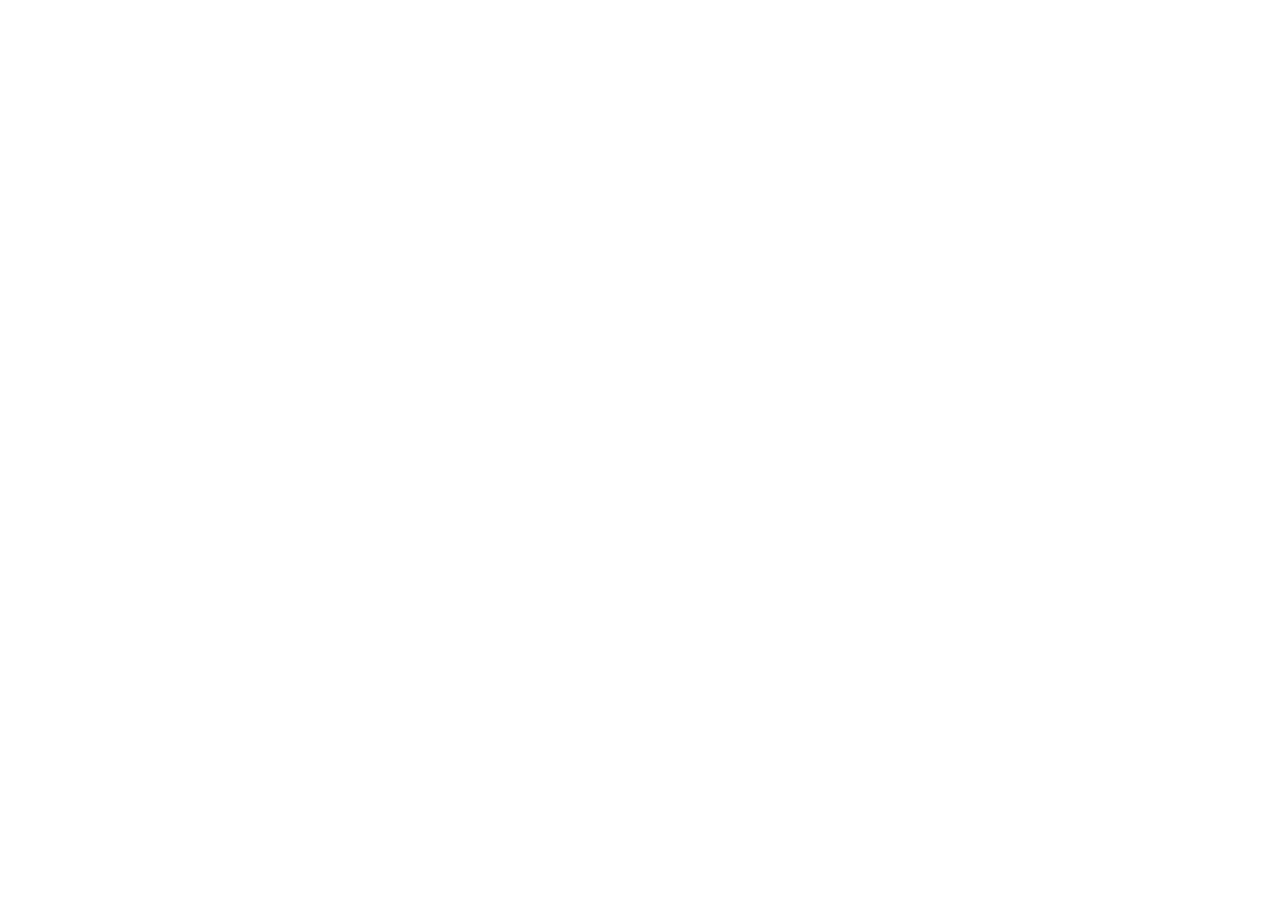
==== index.html @ f23decce "Deploying to gh-pages from @ syphernite/built4you.github.io@8c4234e43ce8bd30cb09a14fb9401d2472930f36" ====
<!doctype html>
<html lang="en">
  <head>
    <meta charset="UTF-8" />
    <link rel="icon" type="image/svg+xml" href="vite.svg" />
    <meta name="viewport" content="width=device-width, initial-scale=1.0" />
    <title>Thai Riverside - Authentic Thai Cuisine on the Holston River | Kingsport, TN</title>
    <meta name="description" content="Thai Riverside is Kingsport's top-rated Thai restaurant, offering authentic Thai flavors, riverside dining, and dog-friendly patio seating on the Holston River." />
    <meta name="keywords" content="Thai restaurant, Kingsport TN, riverside dining, authentic Thai food, dog friendly, patio dining, Thai cuisine" />
    <link rel="preconnect" href="https://fonts.googleapis.com">
    <link rel="preconnect" href="https://fonts.gstatic.com" crossorigin>
    <link href="https://fonts.googleapis.com/css2?family=Inter:wght@300;400;500;600;700&family=Playfair+Display:wght@400;500;600;700&display=swap" rel="stylesheet">
    <script type="module" crossorigin src="/built4you.github.io/assets/index-DRg4SIt-.js"></script>
    <link rel="stylesheet" crossorigin href="/built4you.github.io/assets/index-CbKvIZrt.css">
  </head>
  <body>
    <div id="root"></div>
  </body>
</html>
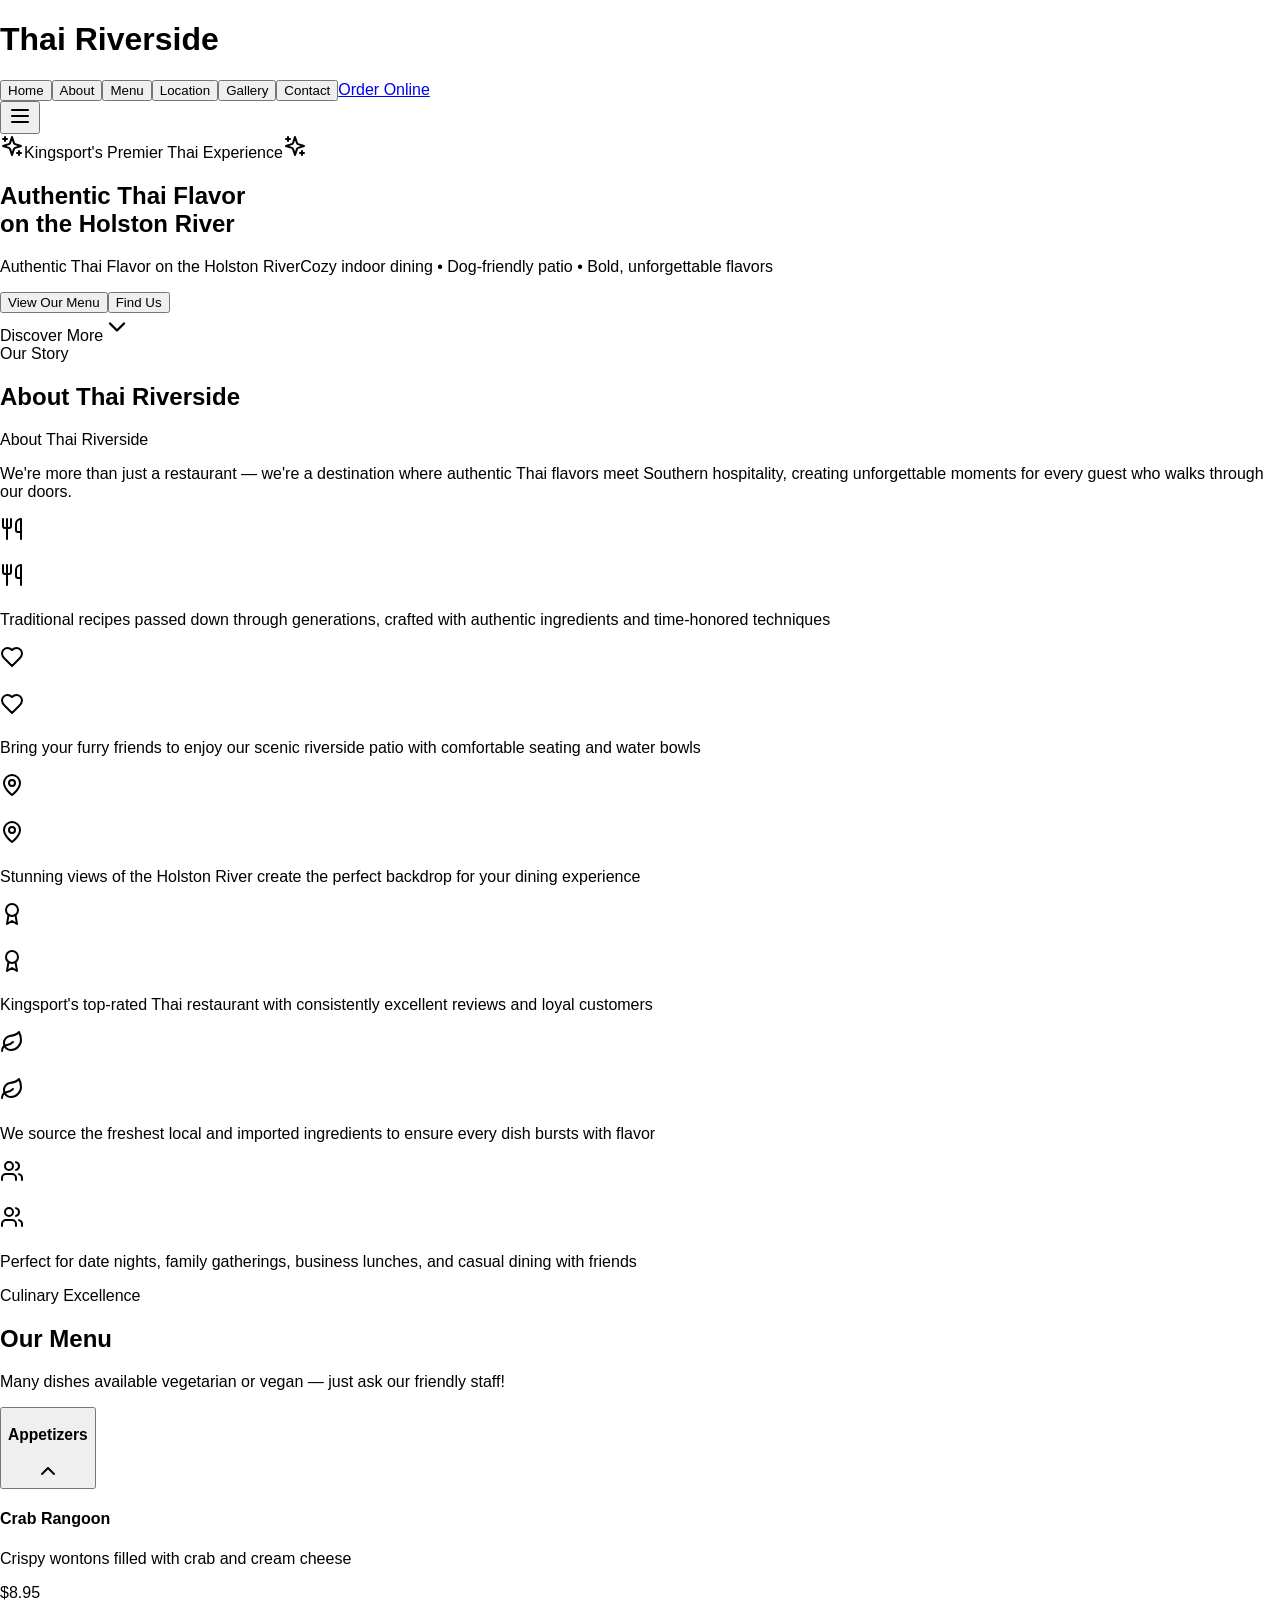
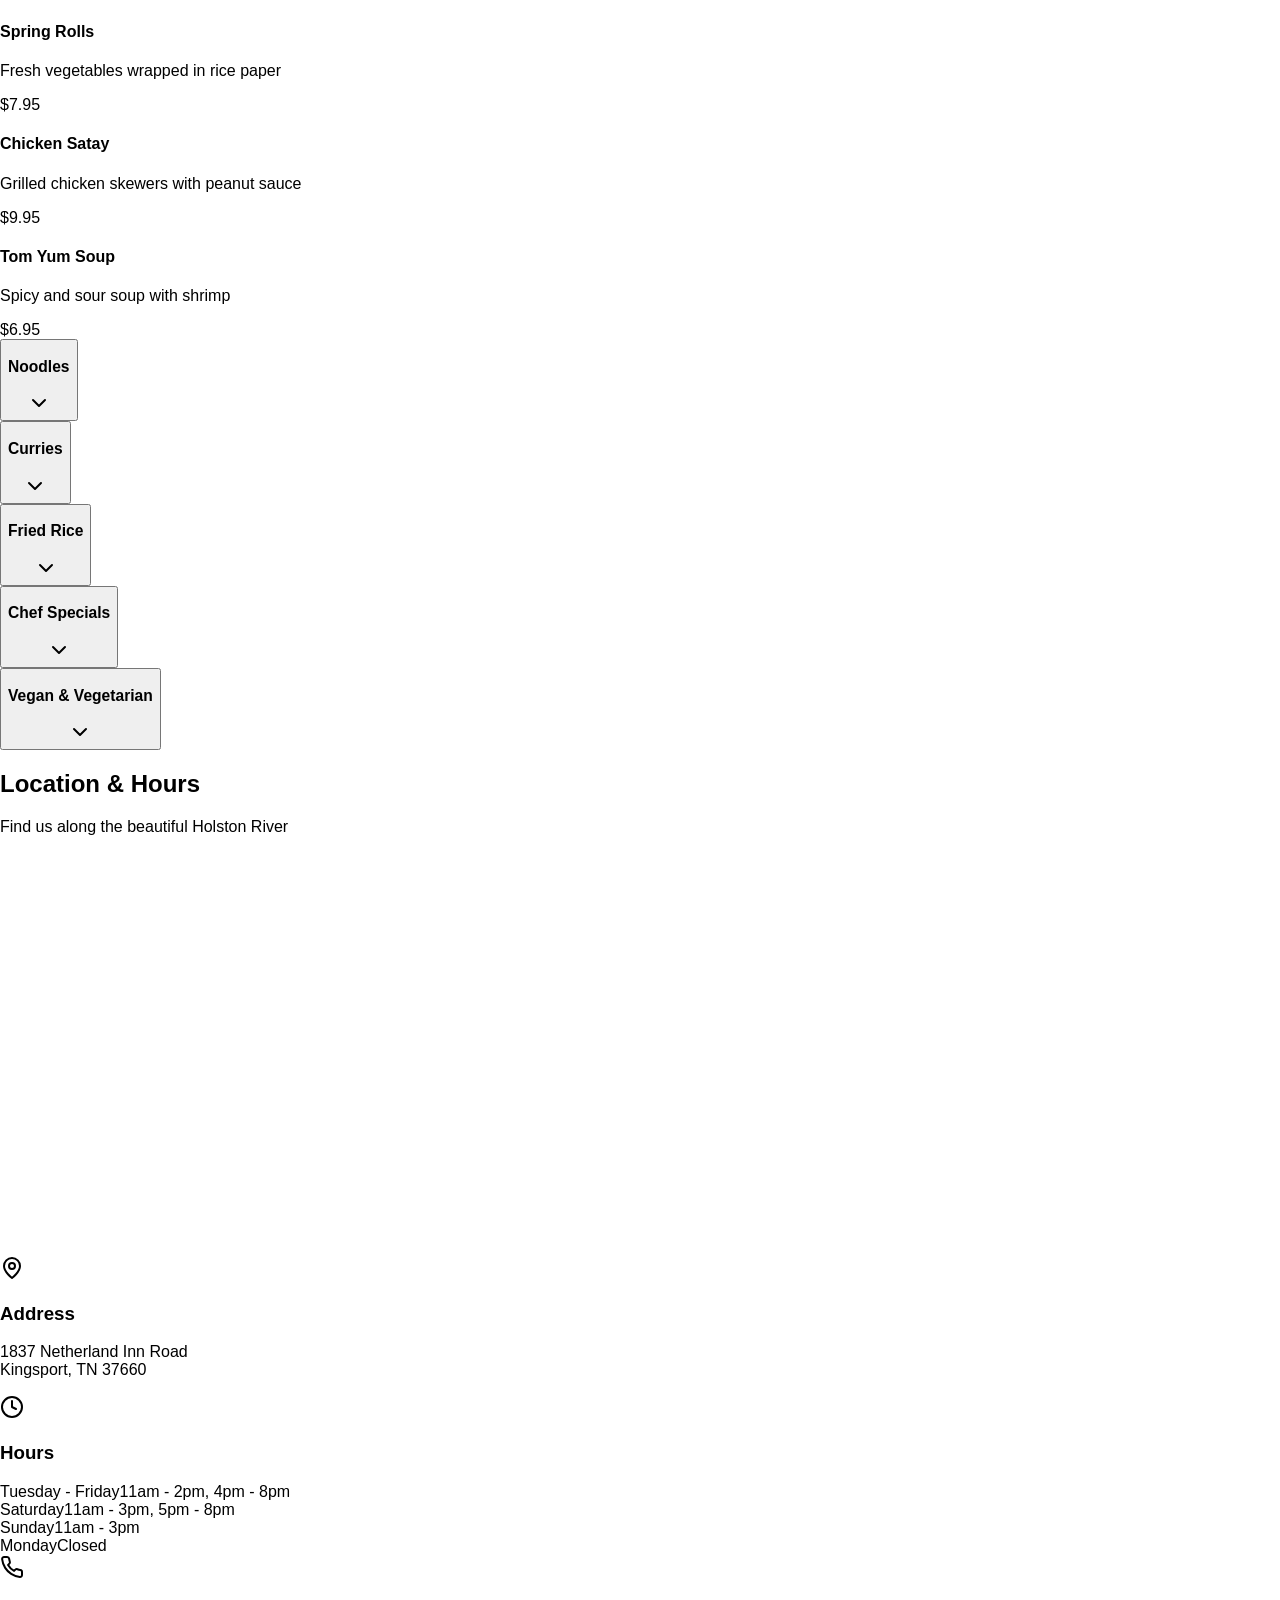
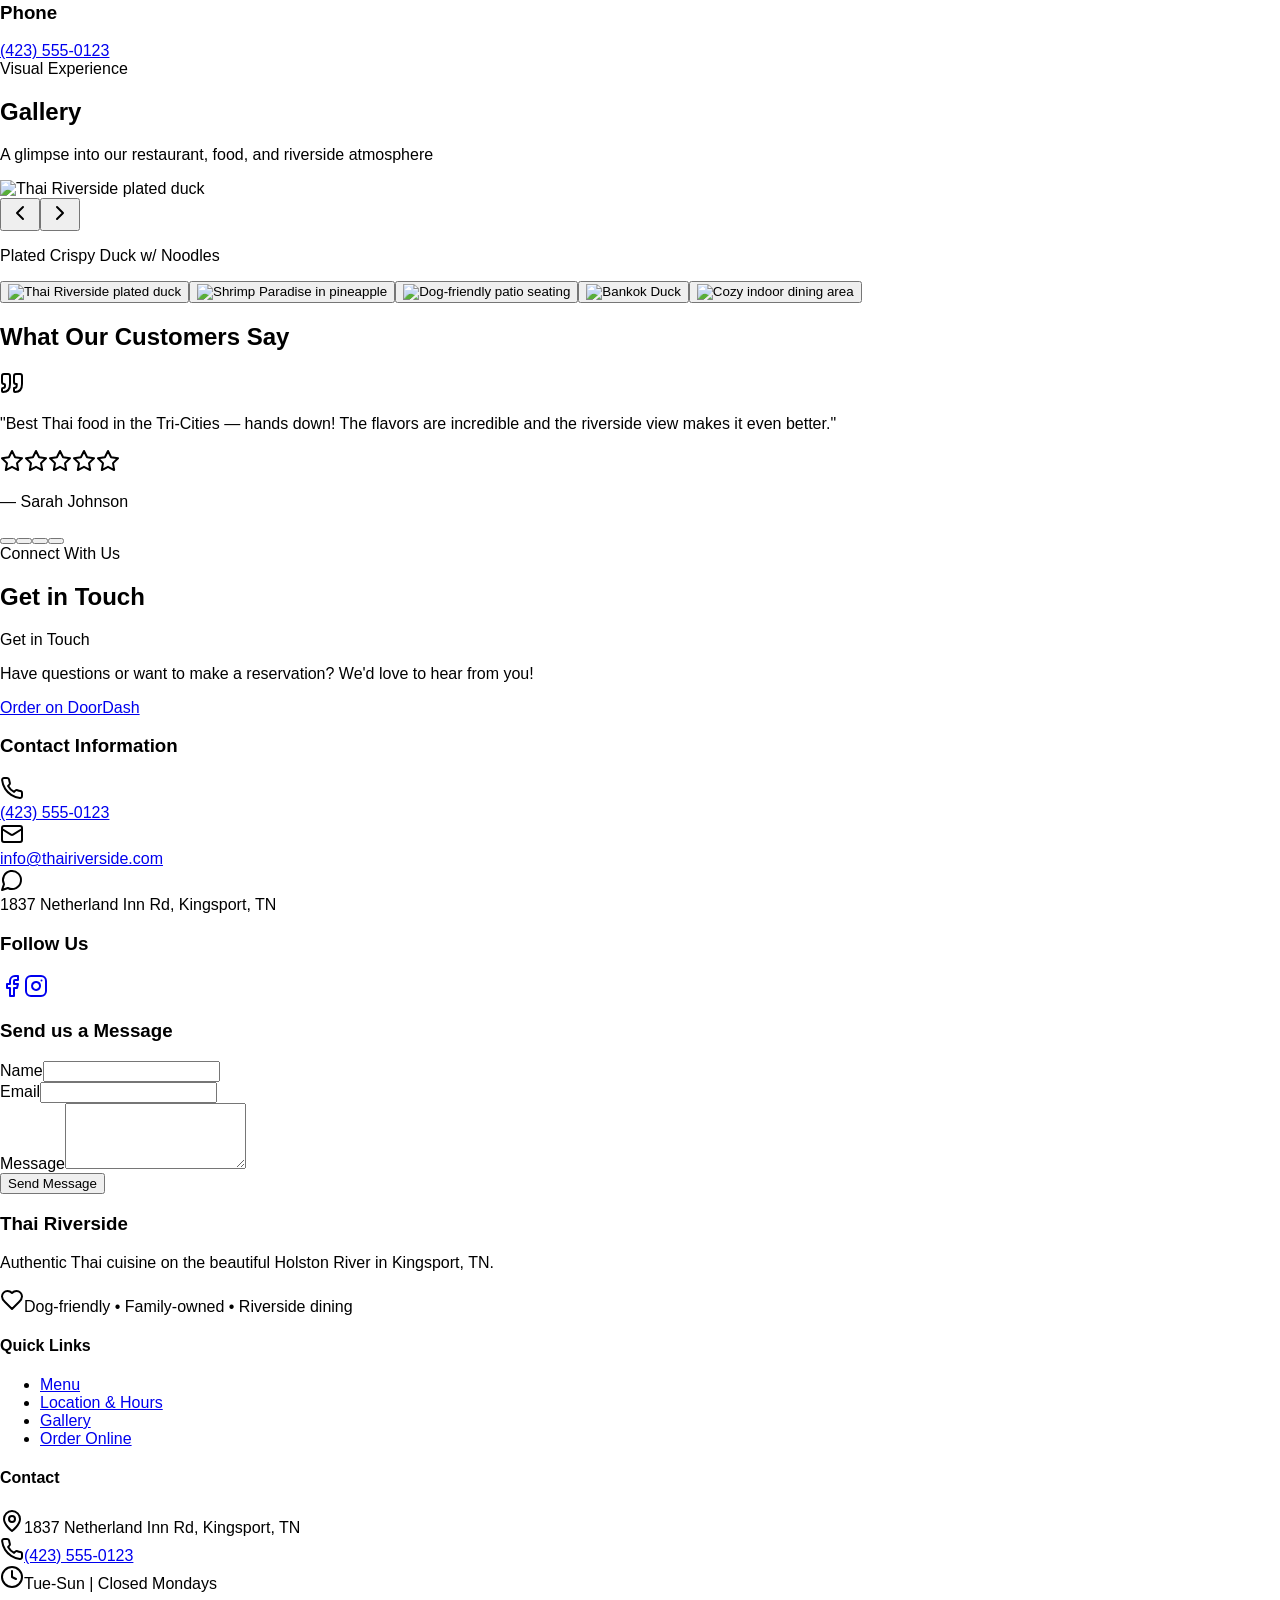
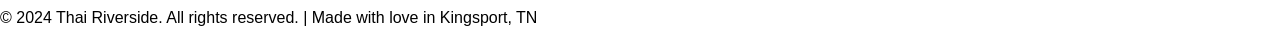
==== commit a323ba03: "Deploying to gh-pages from @ syphernite/built4you.github.io@f412729d3bd070821ac54371f461e984cd750949" ====
--- a/index.html
+++ b/index.html
@@ -10,8 +10,8 @@
     <link rel="preconnect" href="https://fonts.googleapis.com">
     <link rel="preconnect" href="https://fonts.gstatic.com" crossorigin>
     <link href="https://fonts.googleapis.com/css2?family=Inter:wght@300;400;500;600;700&family=Playfair+Display:wght@400;500;600;700&display=swap" rel="stylesheet">
-    <script type="module" crossorigin src="/built4you.github.io/assets/index-DRg4SIt-.js"></script>
-    <link rel="stylesheet" crossorigin href="/built4you.github.io/assets/index-CbKvIZrt.css">
+    <script type="module" crossorigin src="/assets/index-DRg4SIt-.js"></script>
+    <link rel="stylesheet" crossorigin href="/assets/index-CbKvIZrt.css">
   </head>
   <body>
     <div id="root"></div>
--- a/assets/index-CbKvIZrt.css
+++ b/assets/index-CbKvIZrt.css
@@ -0,0 +1 @@
+body{margin:0;font-family:Inter,sans-serif}
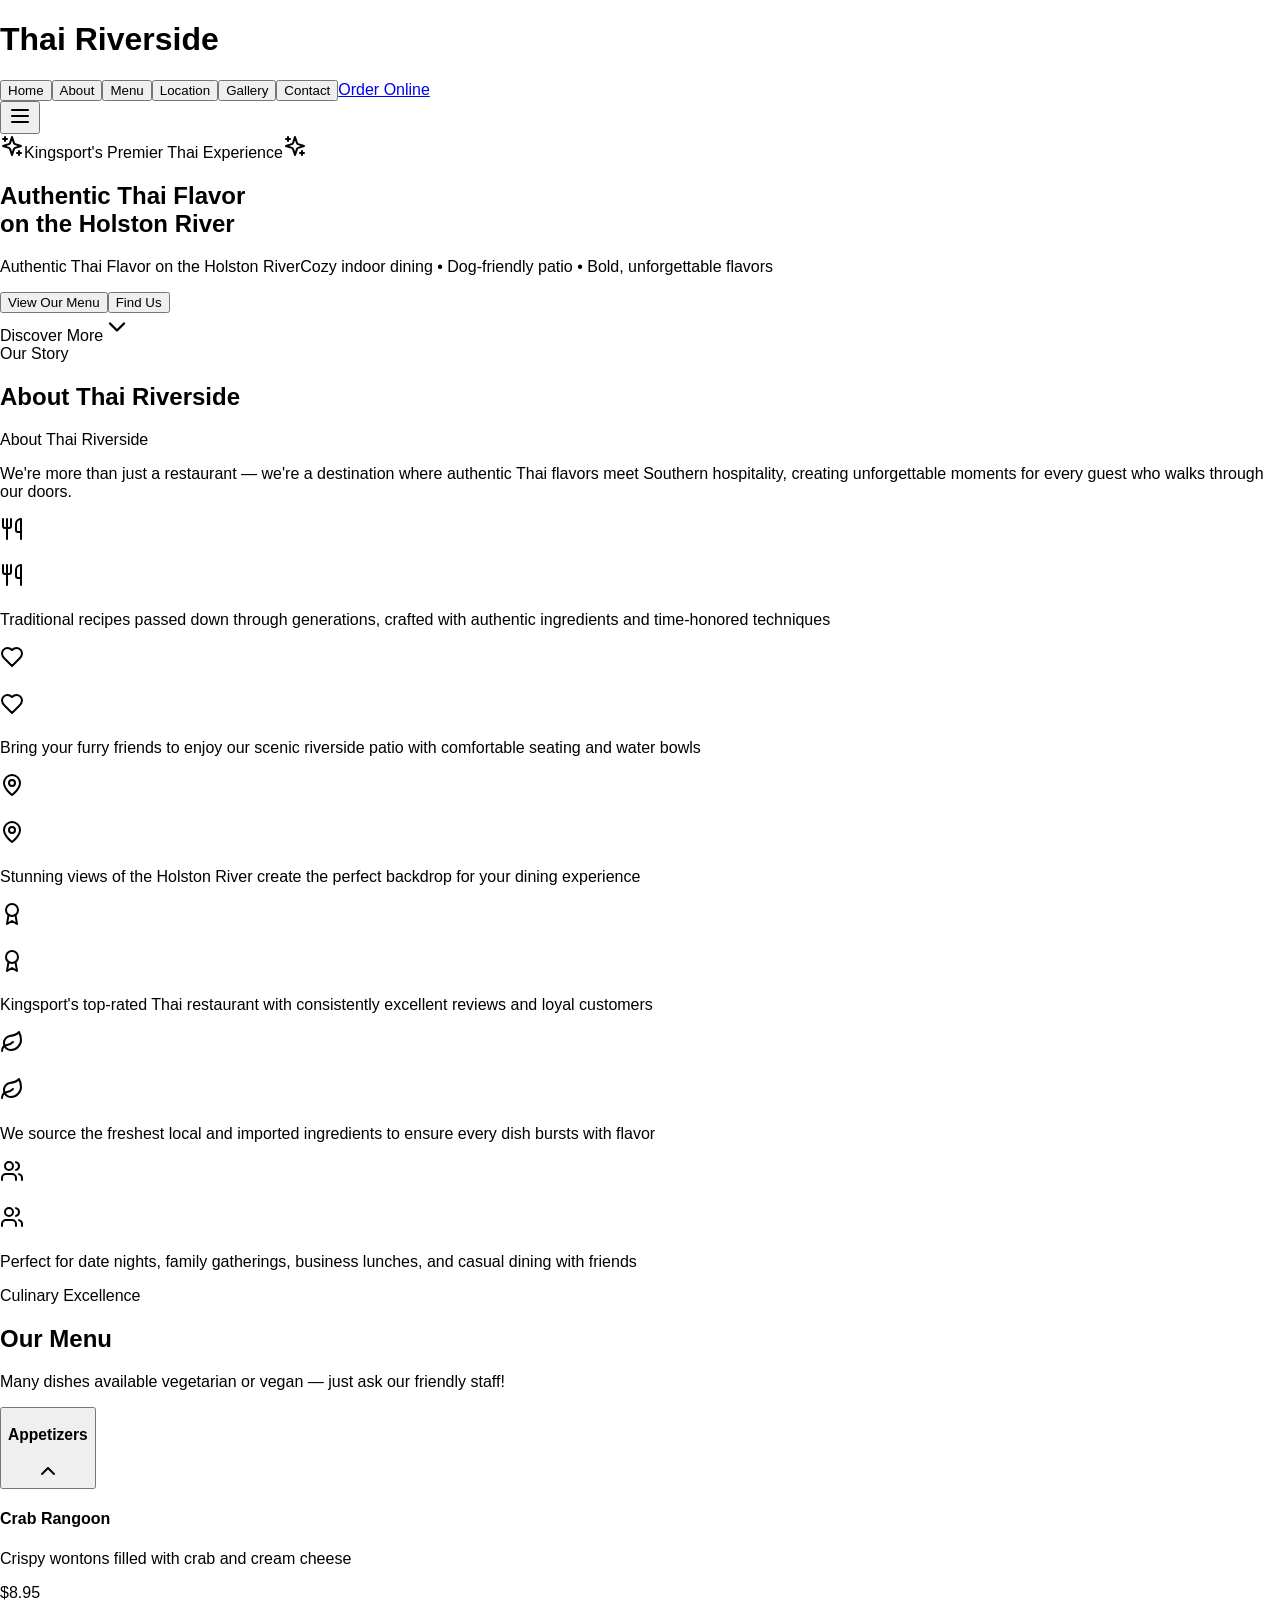
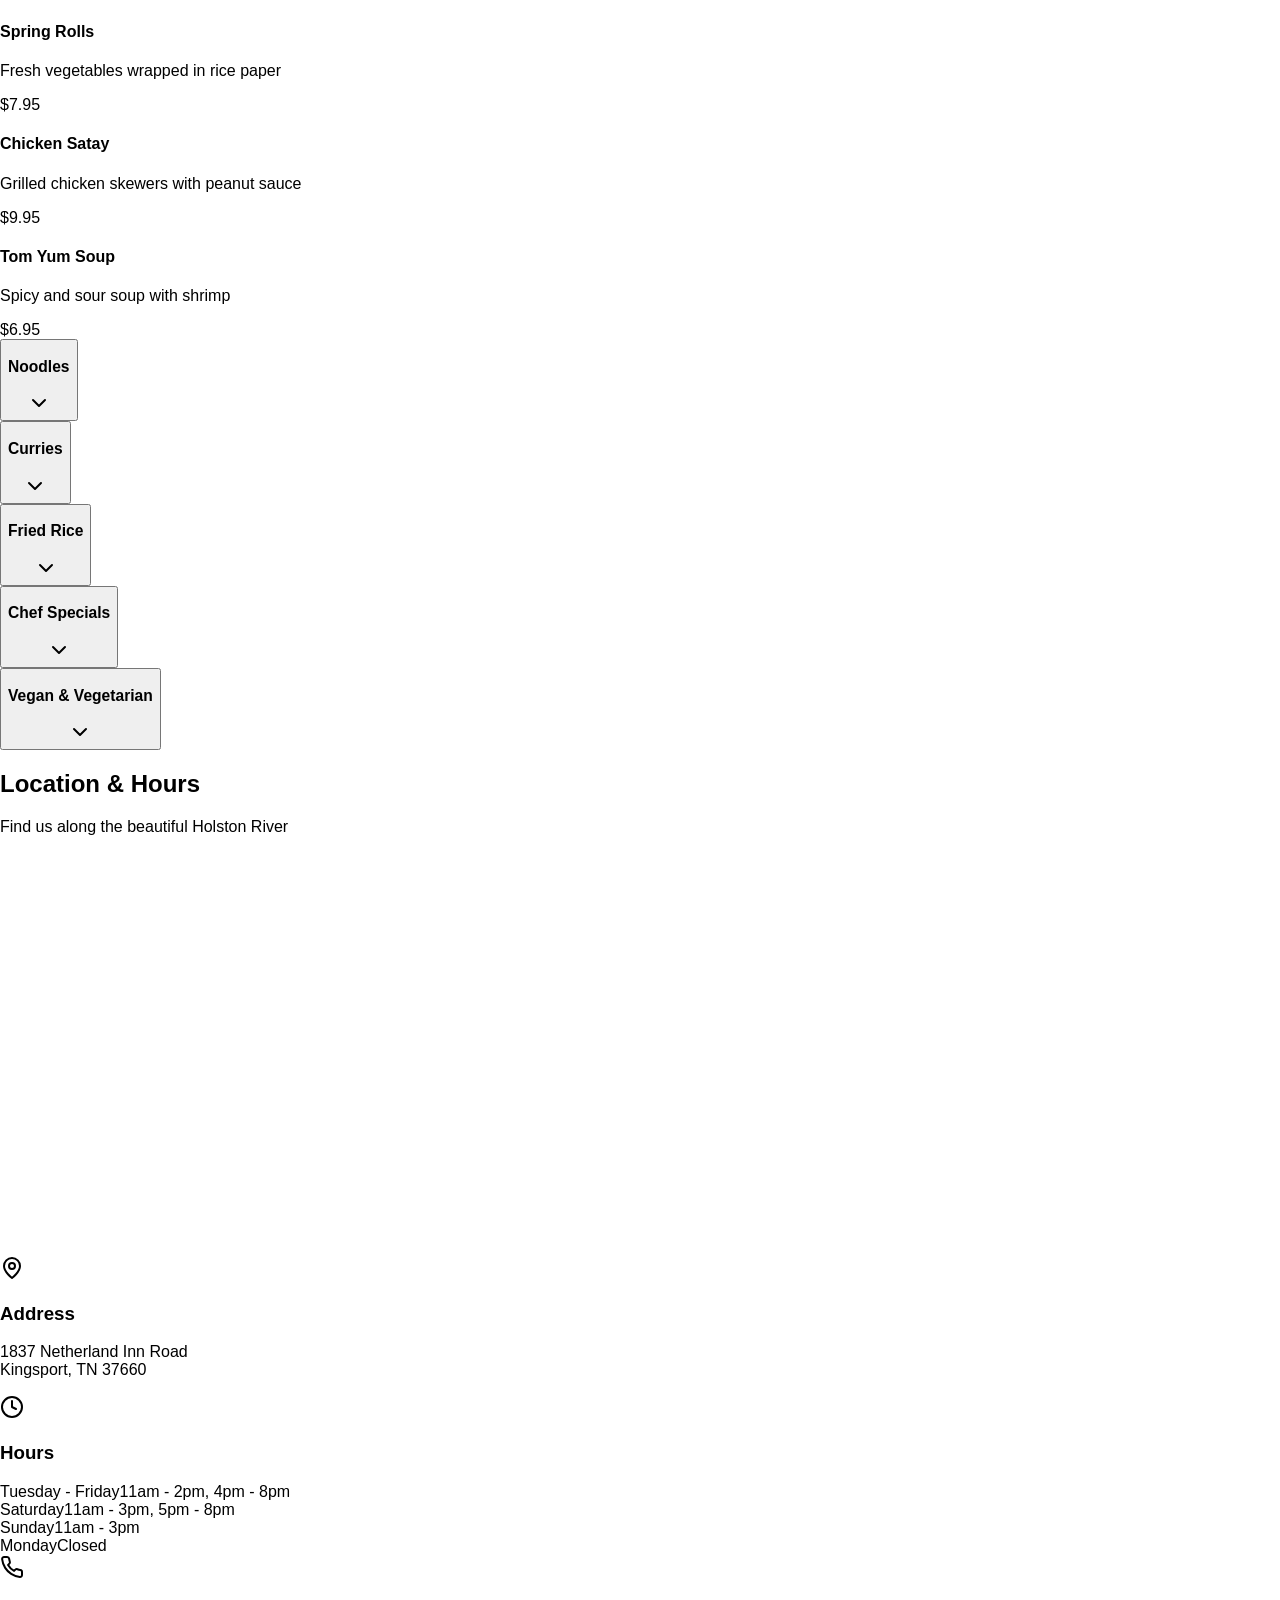
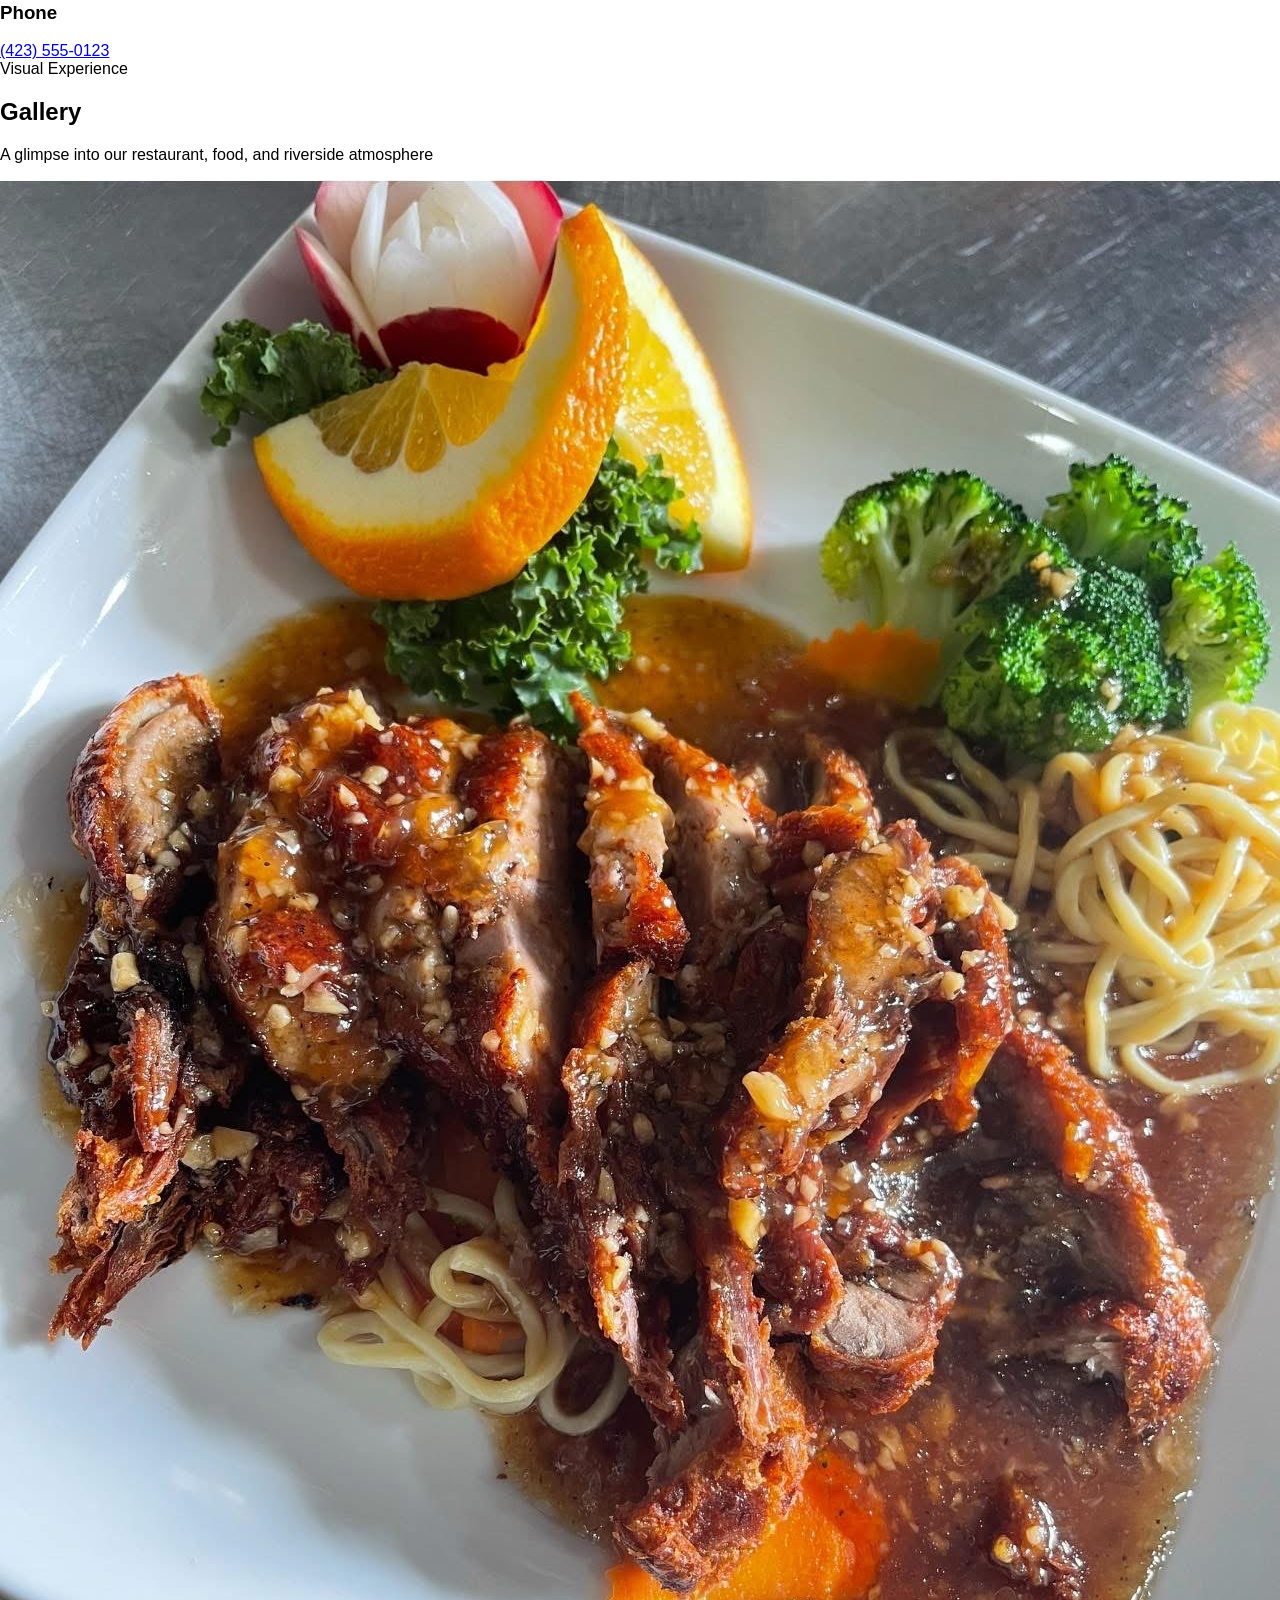
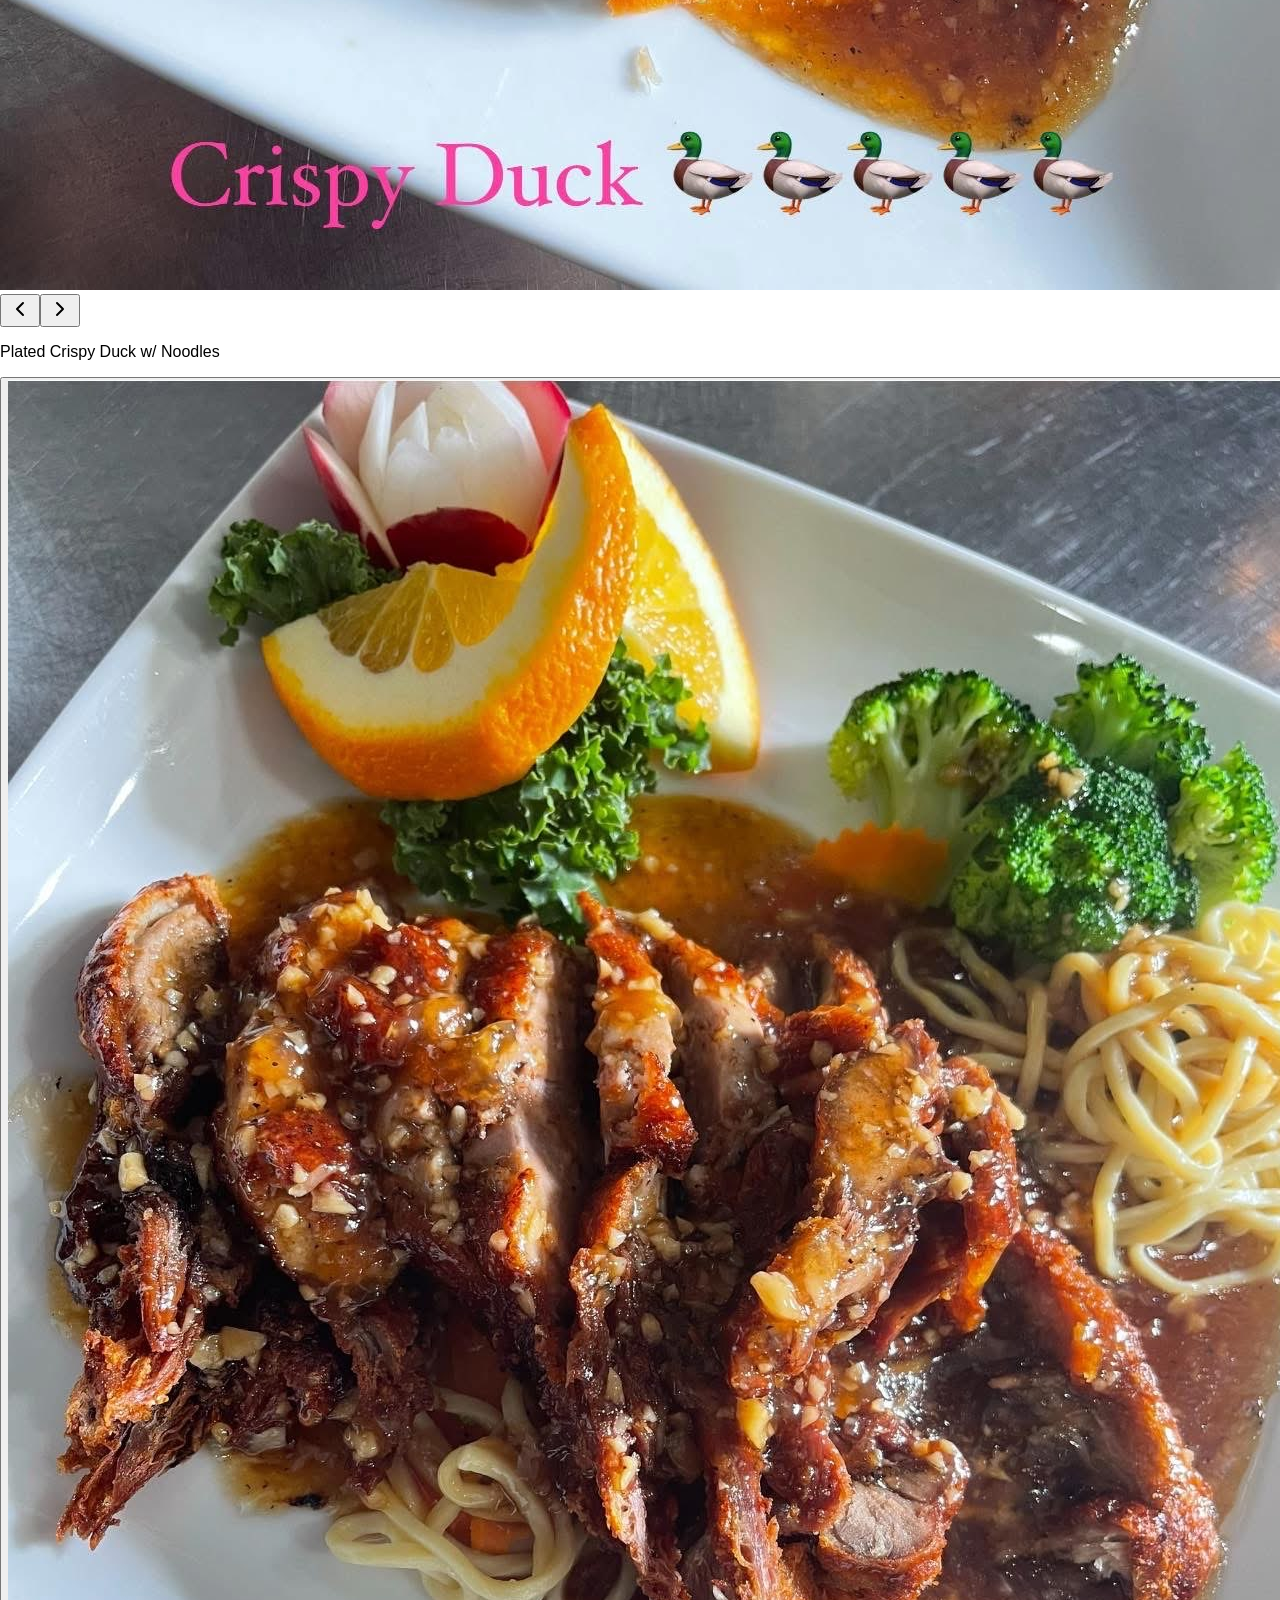
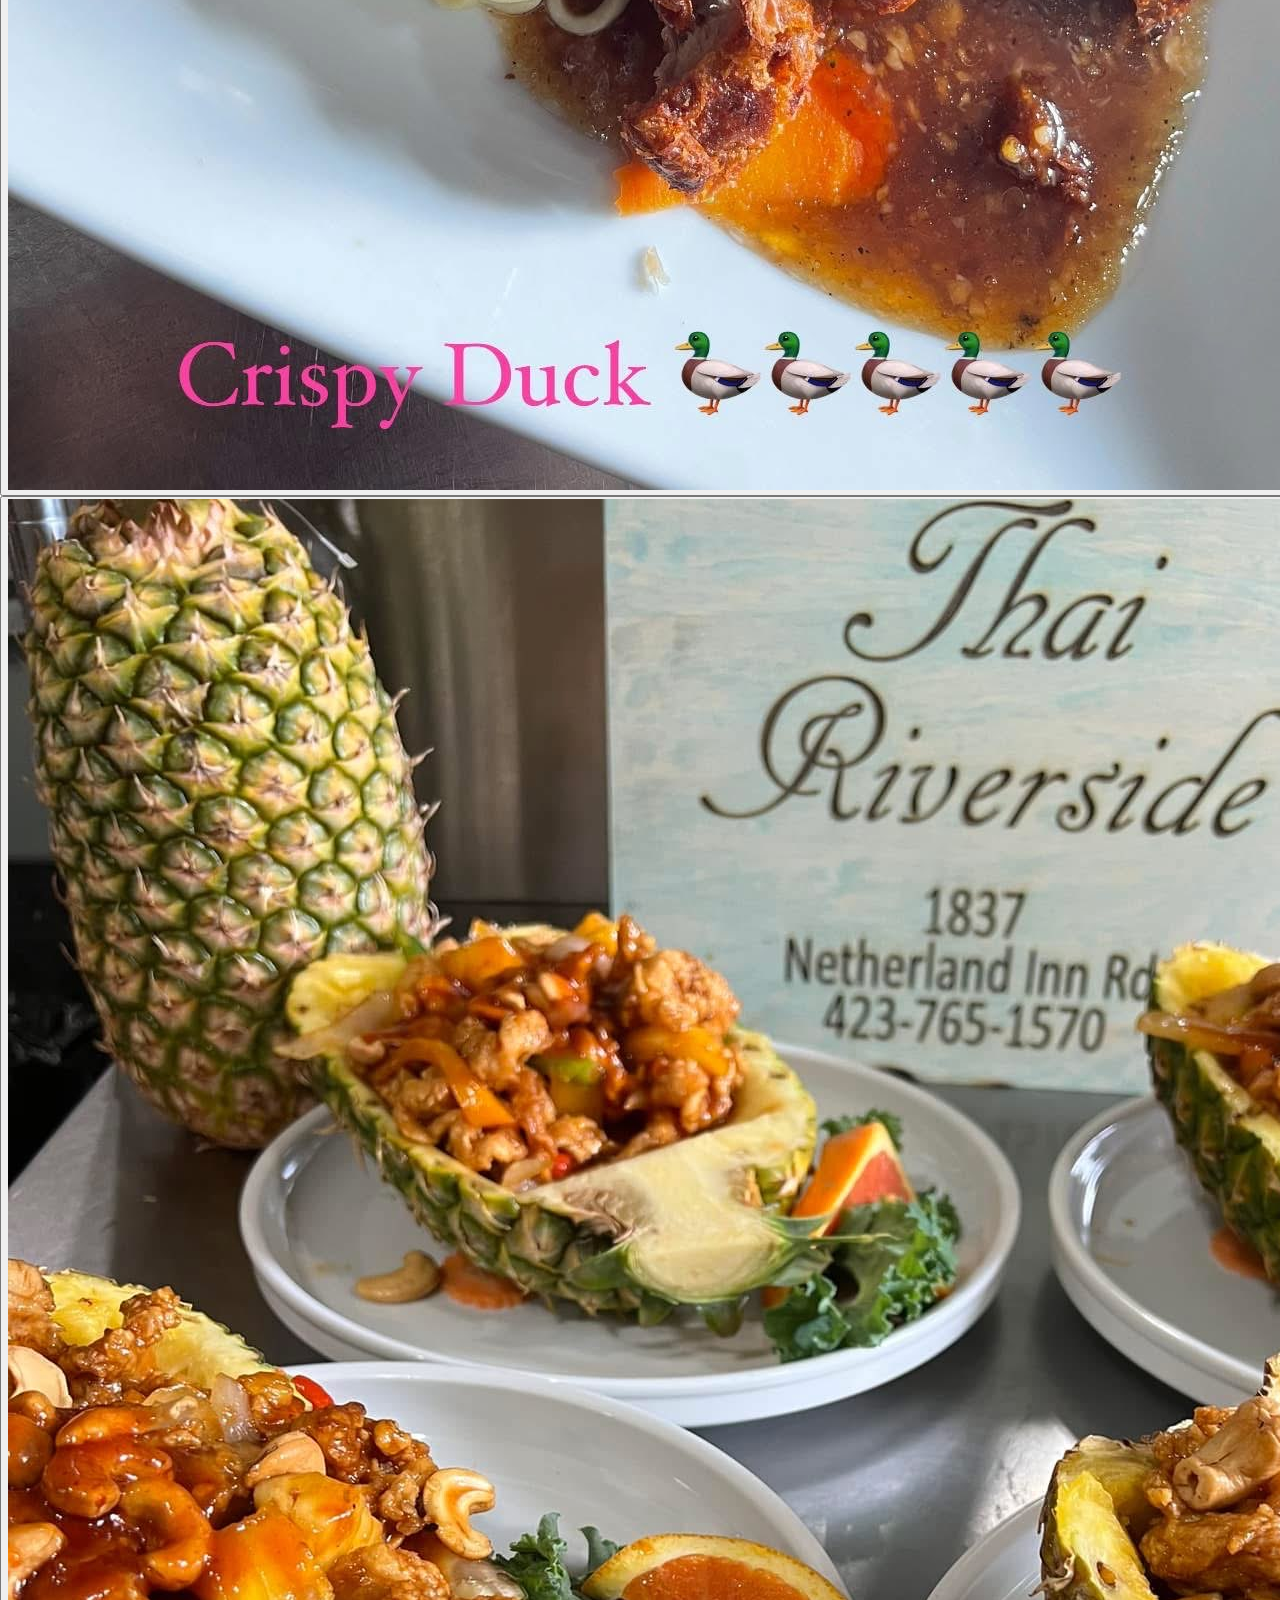
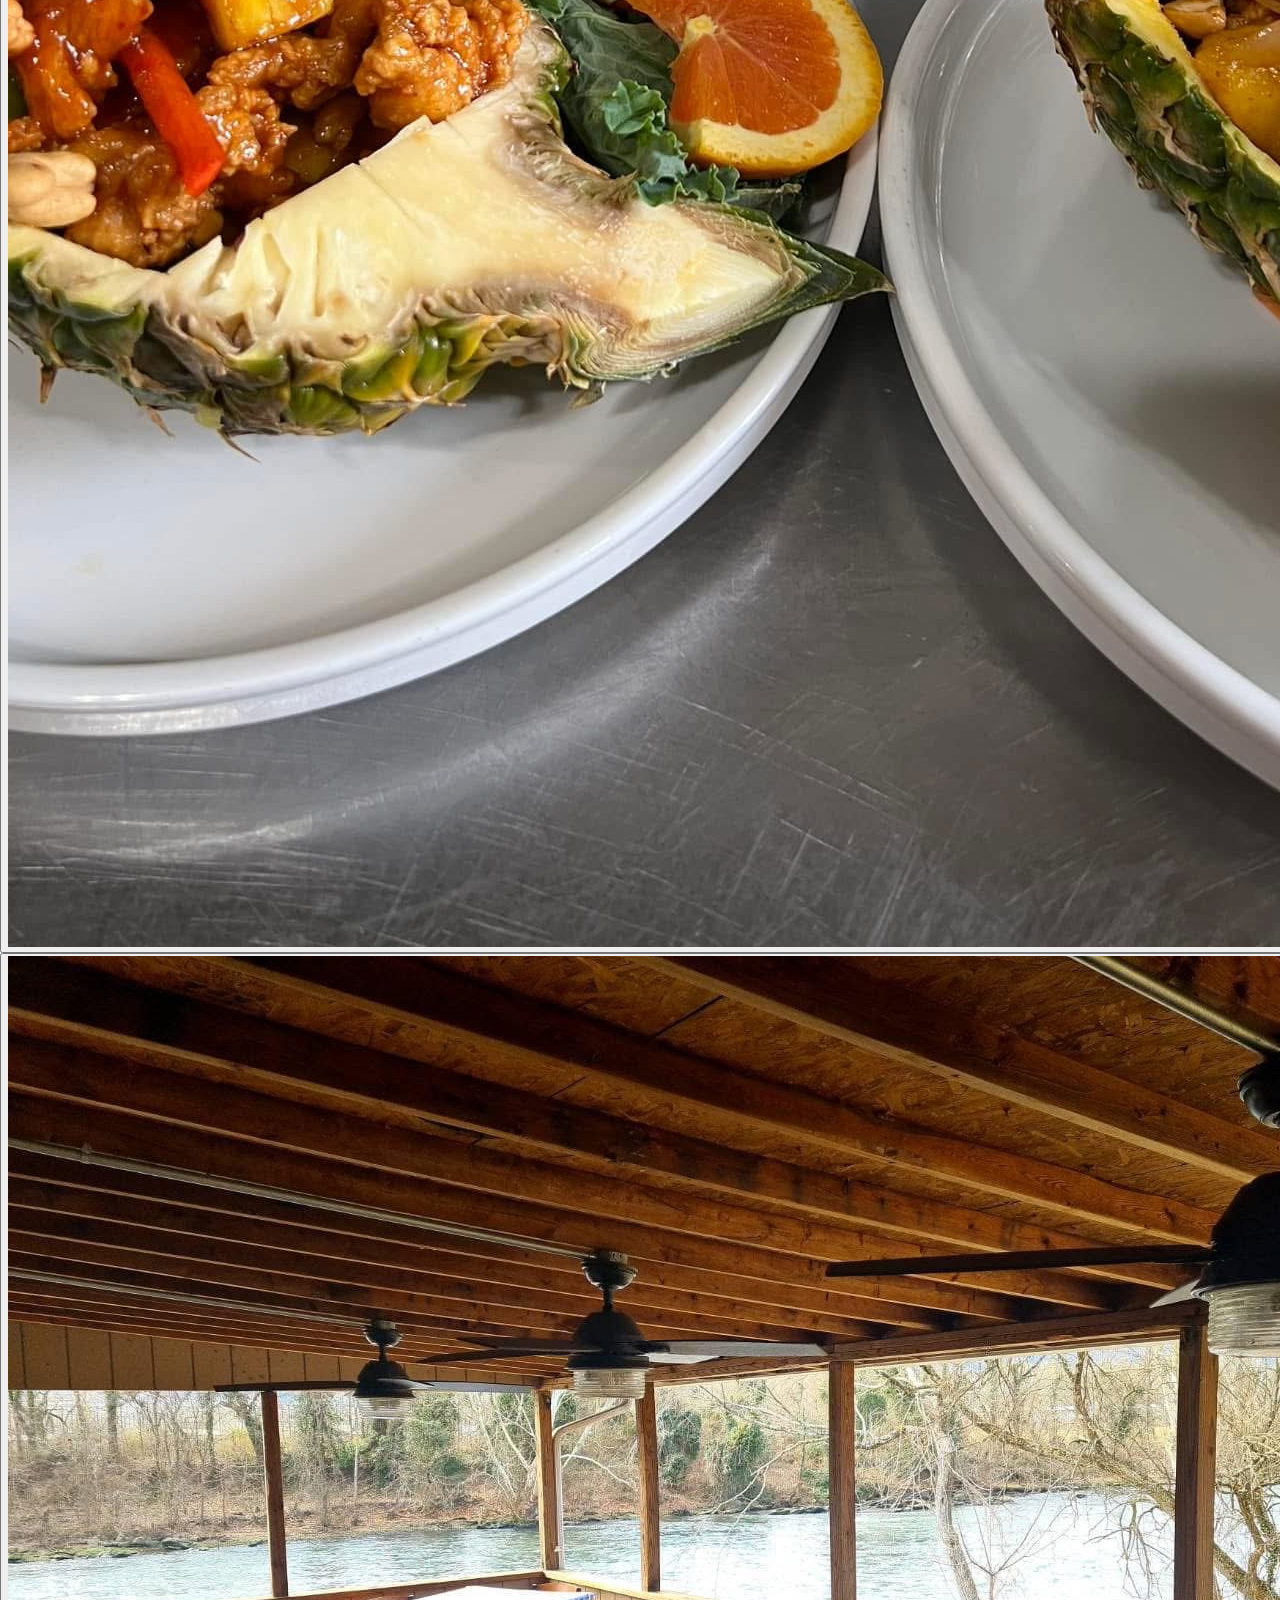
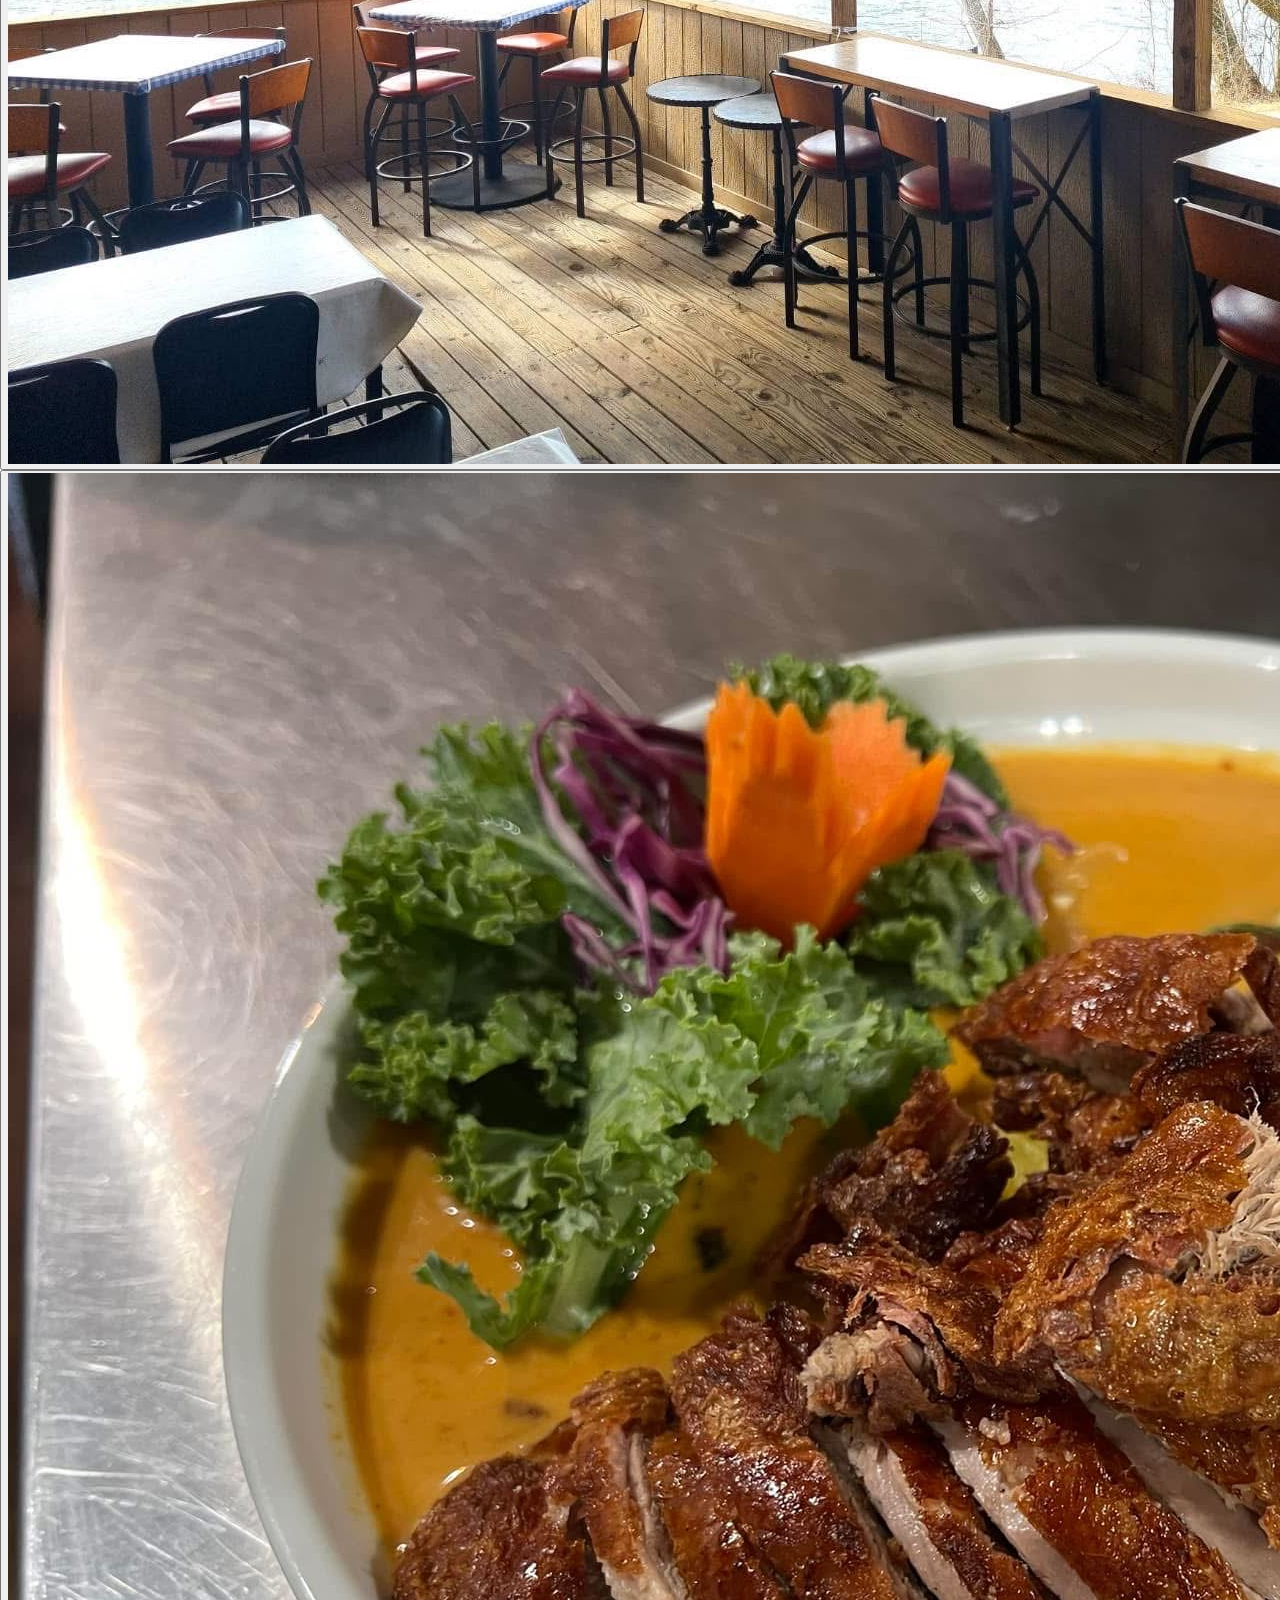
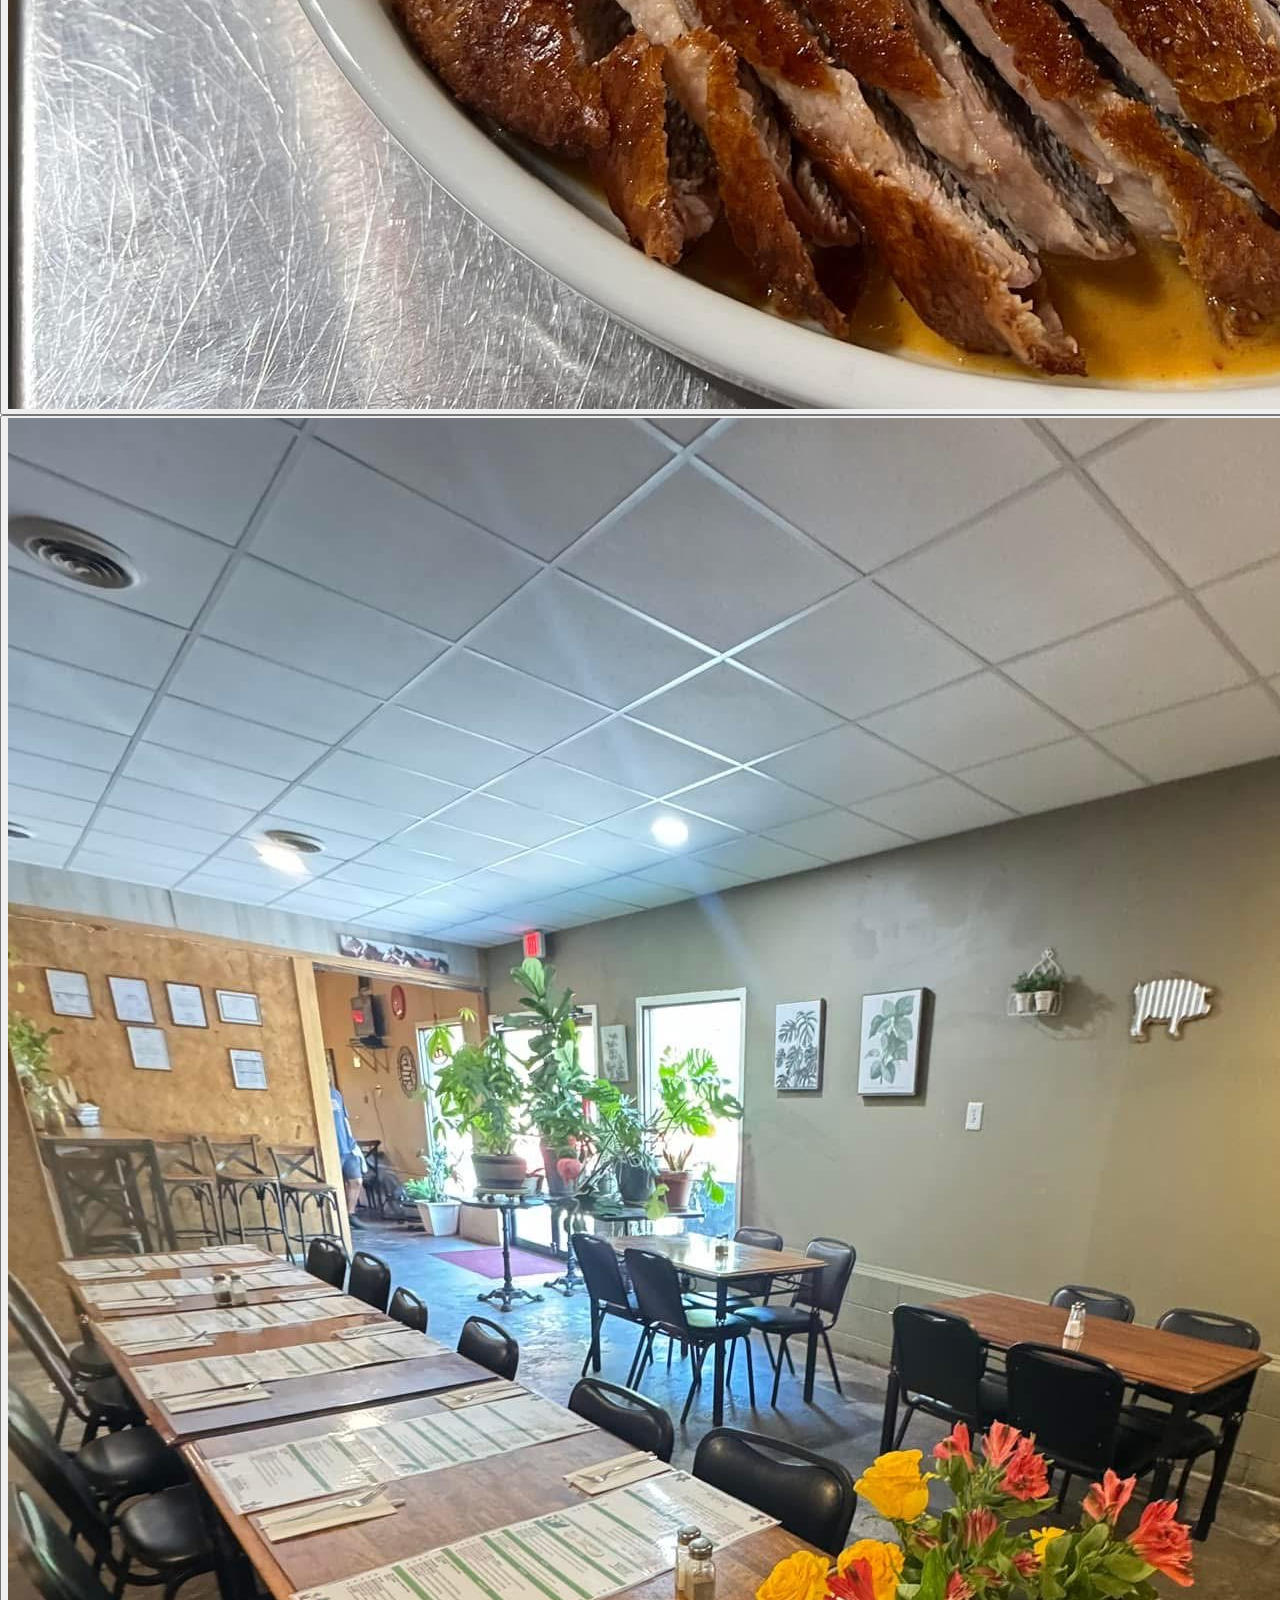
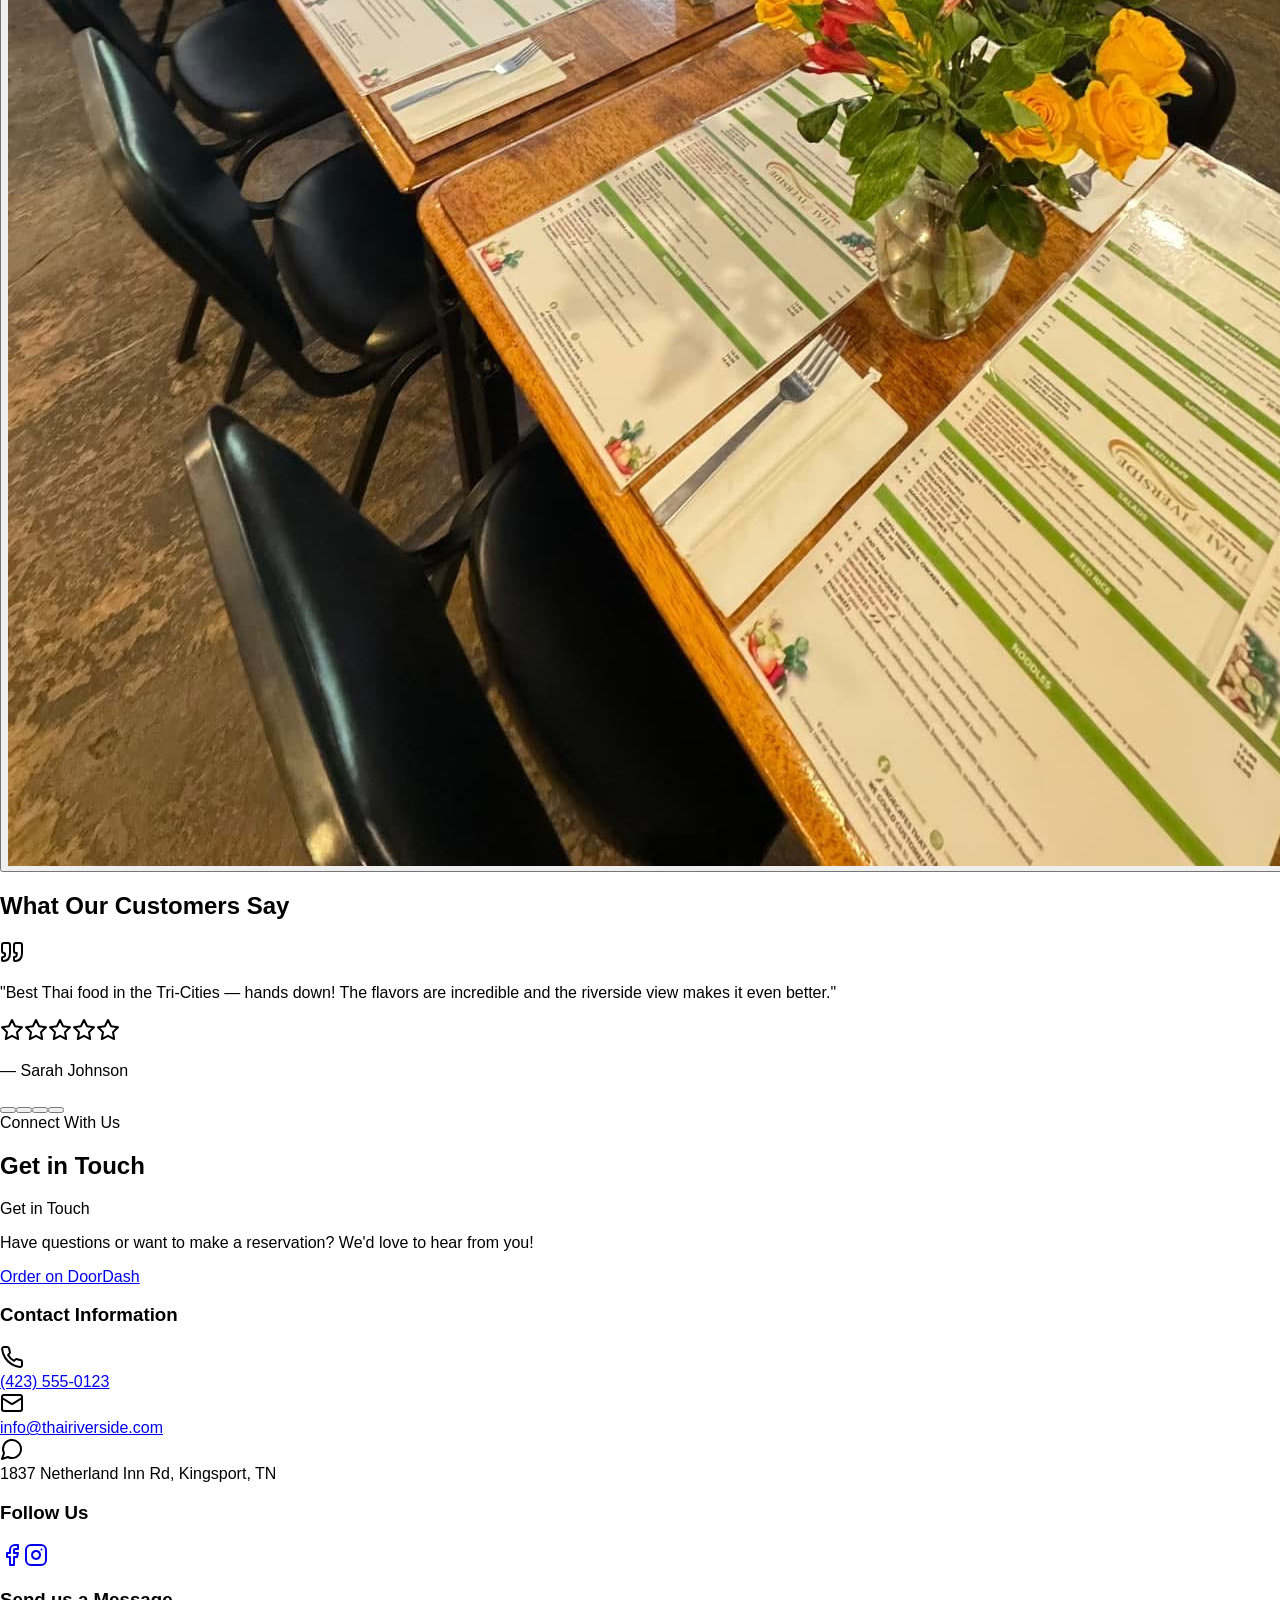
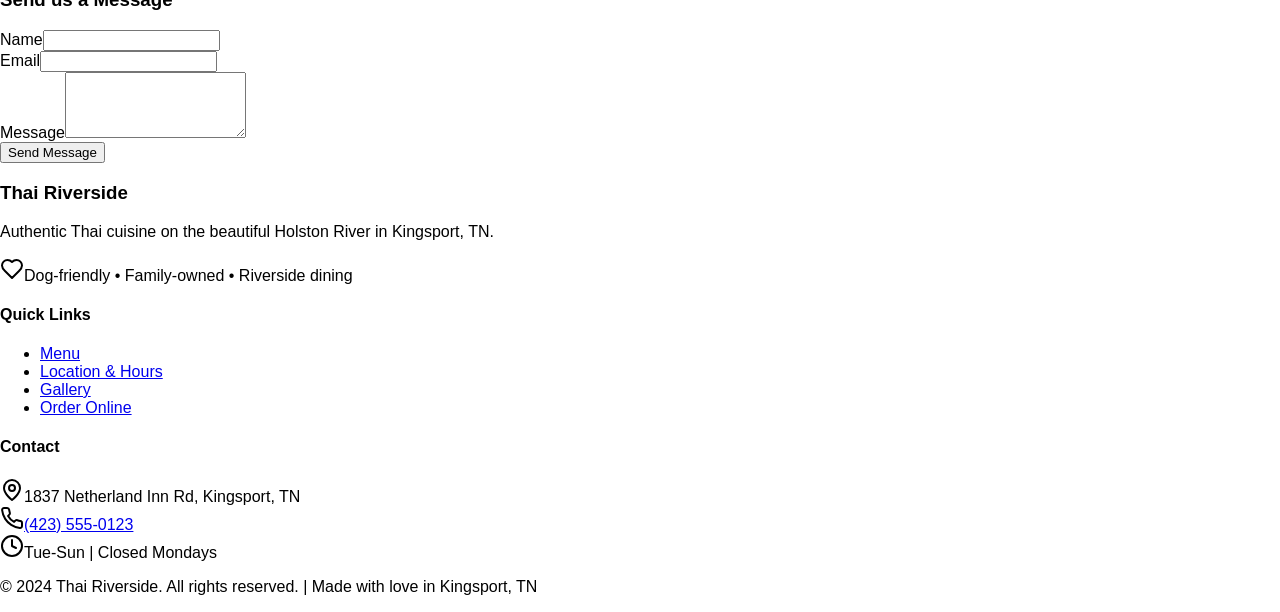
==== commit 7633009f: "Deploying to gh-pages from @ syphernite/built4you.github.io@faf0a62eef3fc117fa9b0e8e3e91dd0ff988a8aa" ====
--- a/index.html
+++ b/index.html
@@ -10,7 +10,7 @@
     <link rel="preconnect" href="https://fonts.googleapis.com">
     <link rel="preconnect" href="https://fonts.gstatic.com" crossorigin>
     <link href="https://fonts.googleapis.com/css2?family=Inter:wght@300;400;500;600;700&family=Playfair+Display:wght@400;500;600;700&display=swap" rel="stylesheet">
-    <script type="module" crossorigin src="/assets/index-DRg4SIt-.js"></script>
+    <script type="module" crossorigin src="/assets/index-C1UAw_Ov.js"></script>
     <link rel="stylesheet" crossorigin href="/assets/index-CbKvIZrt.css">
   </head>
   <body>
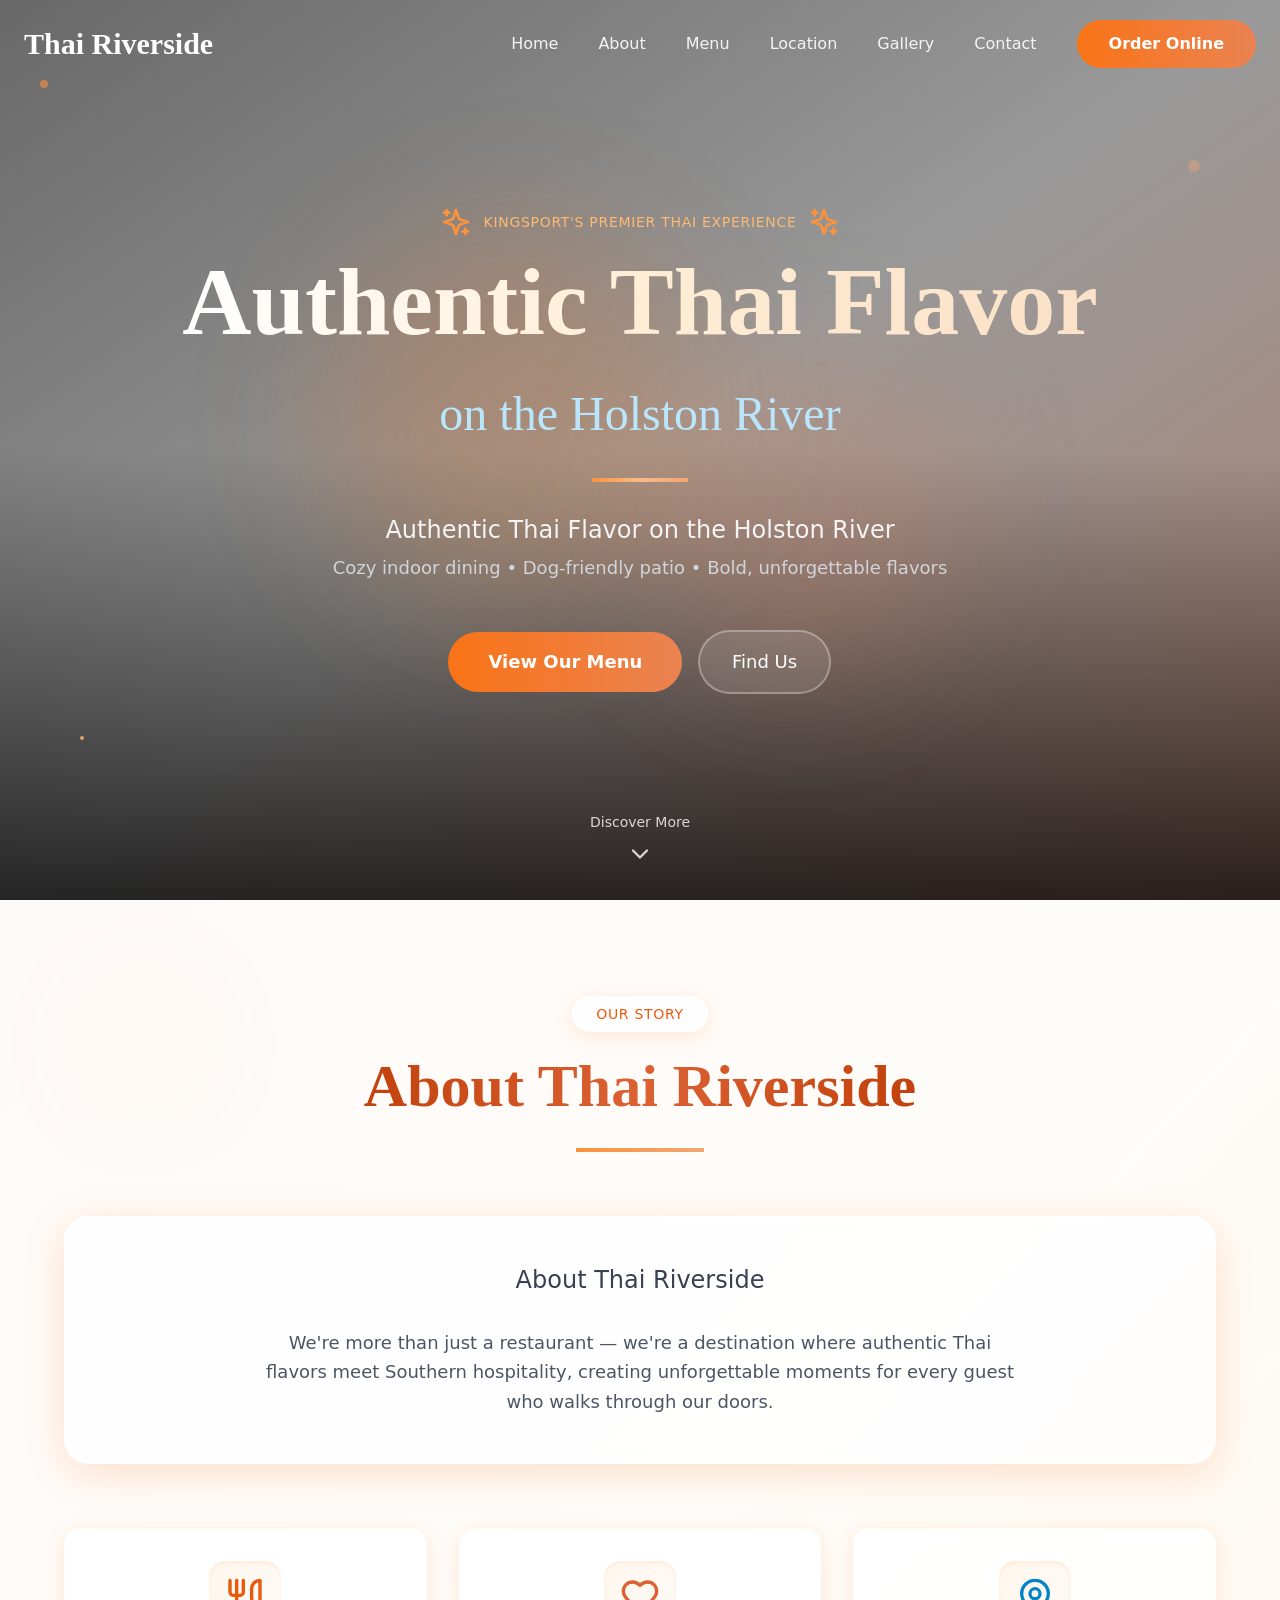
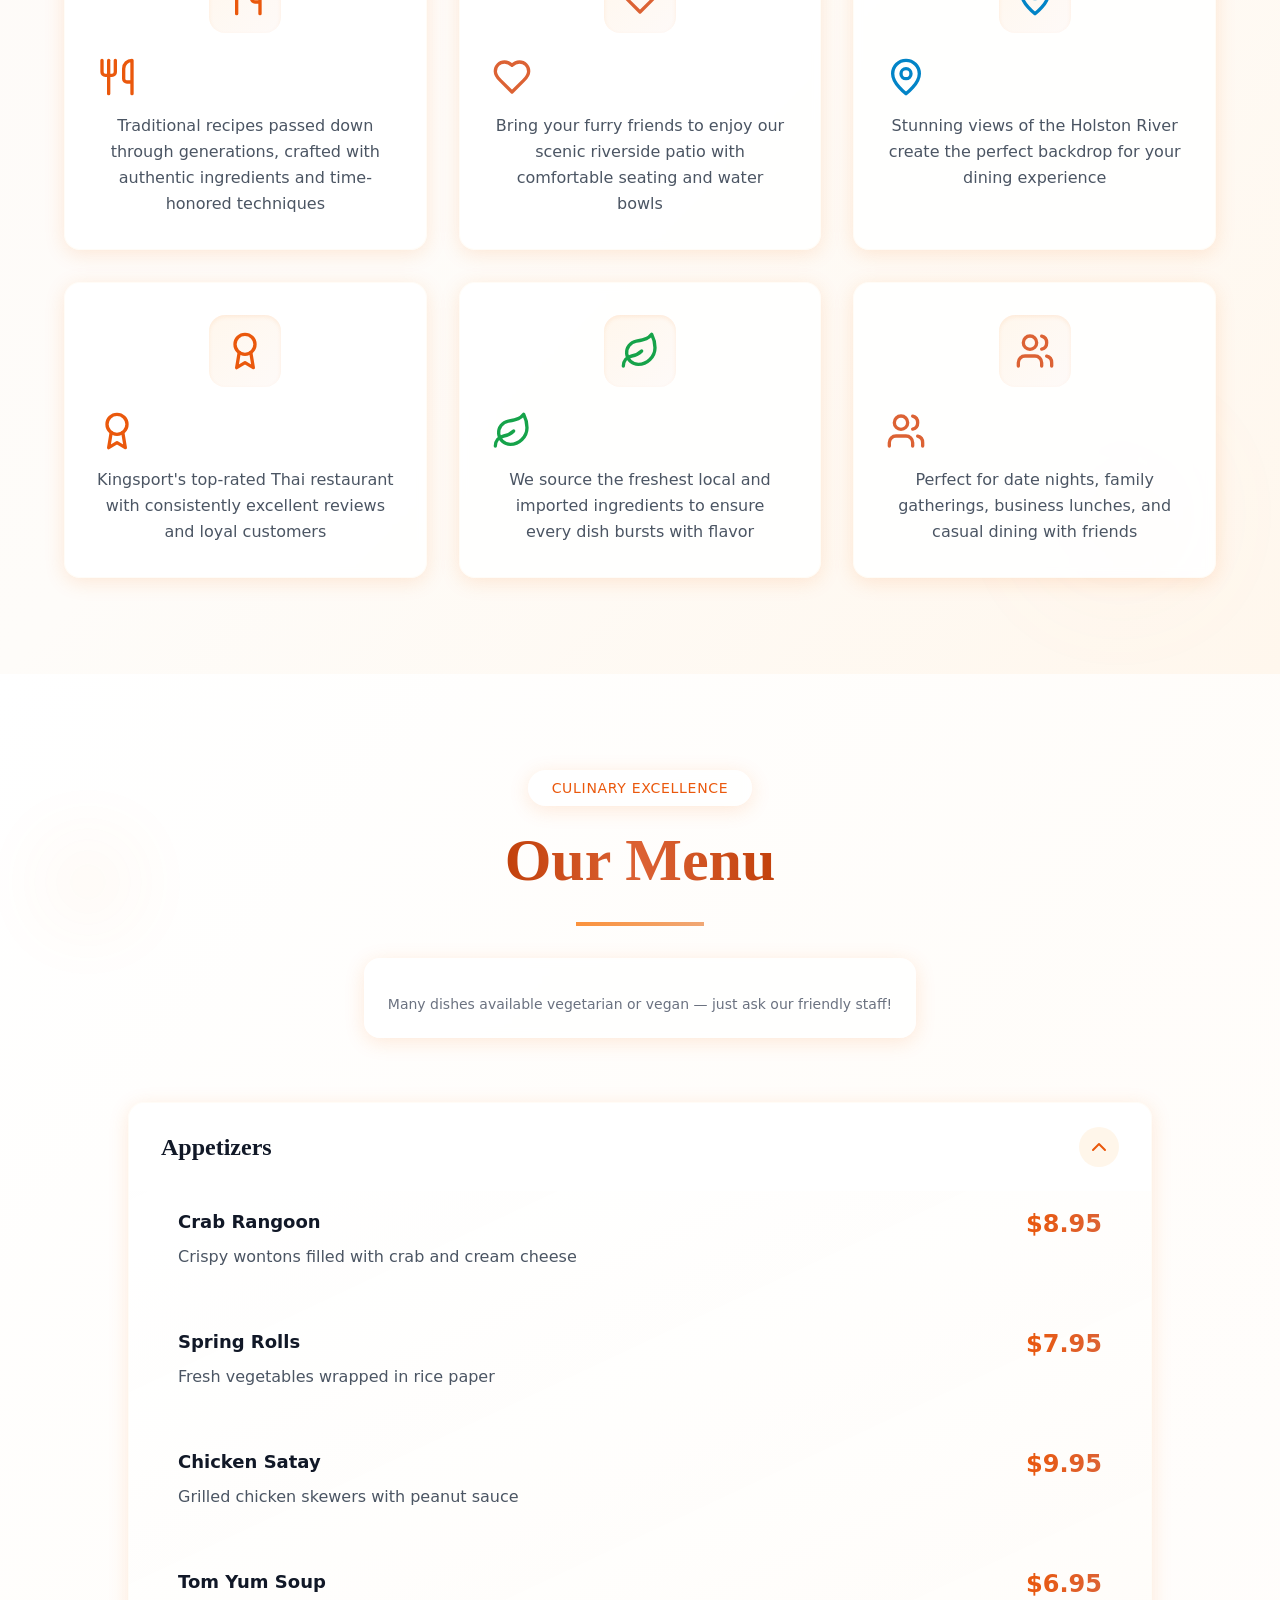
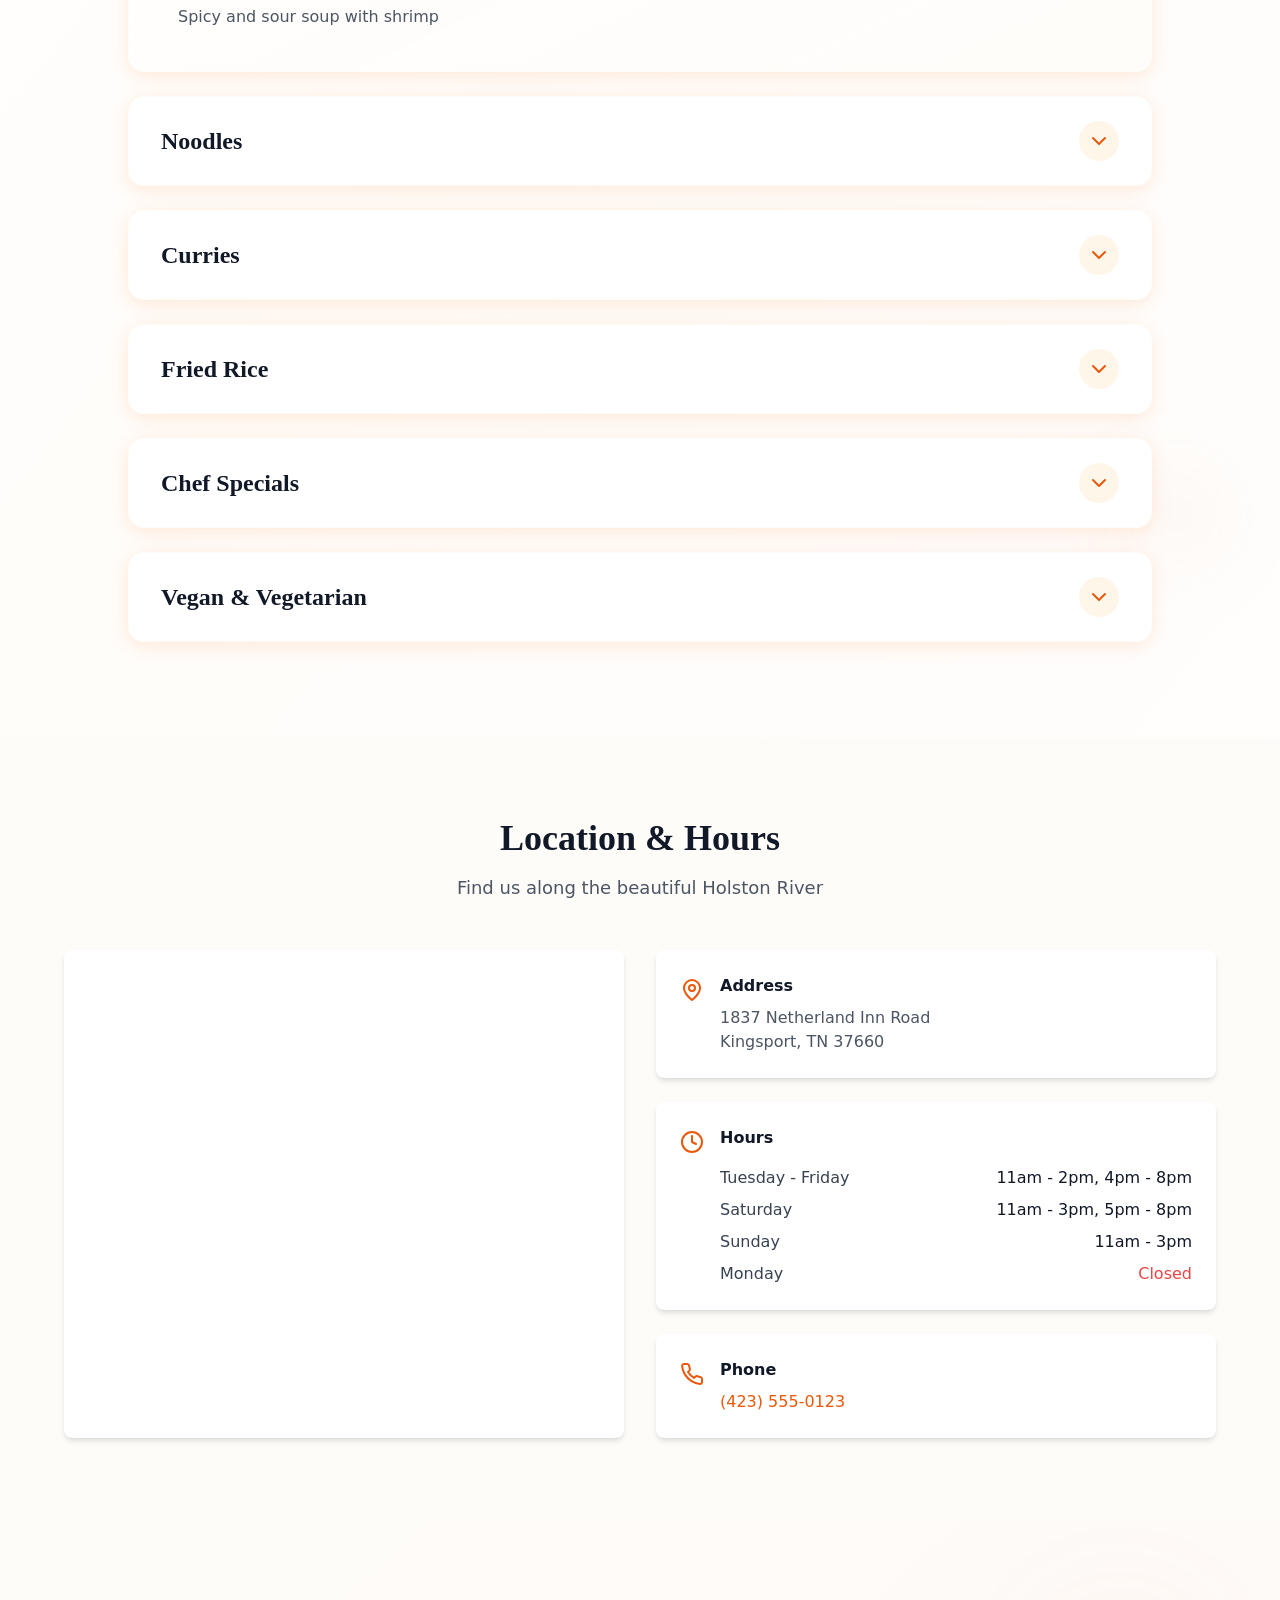
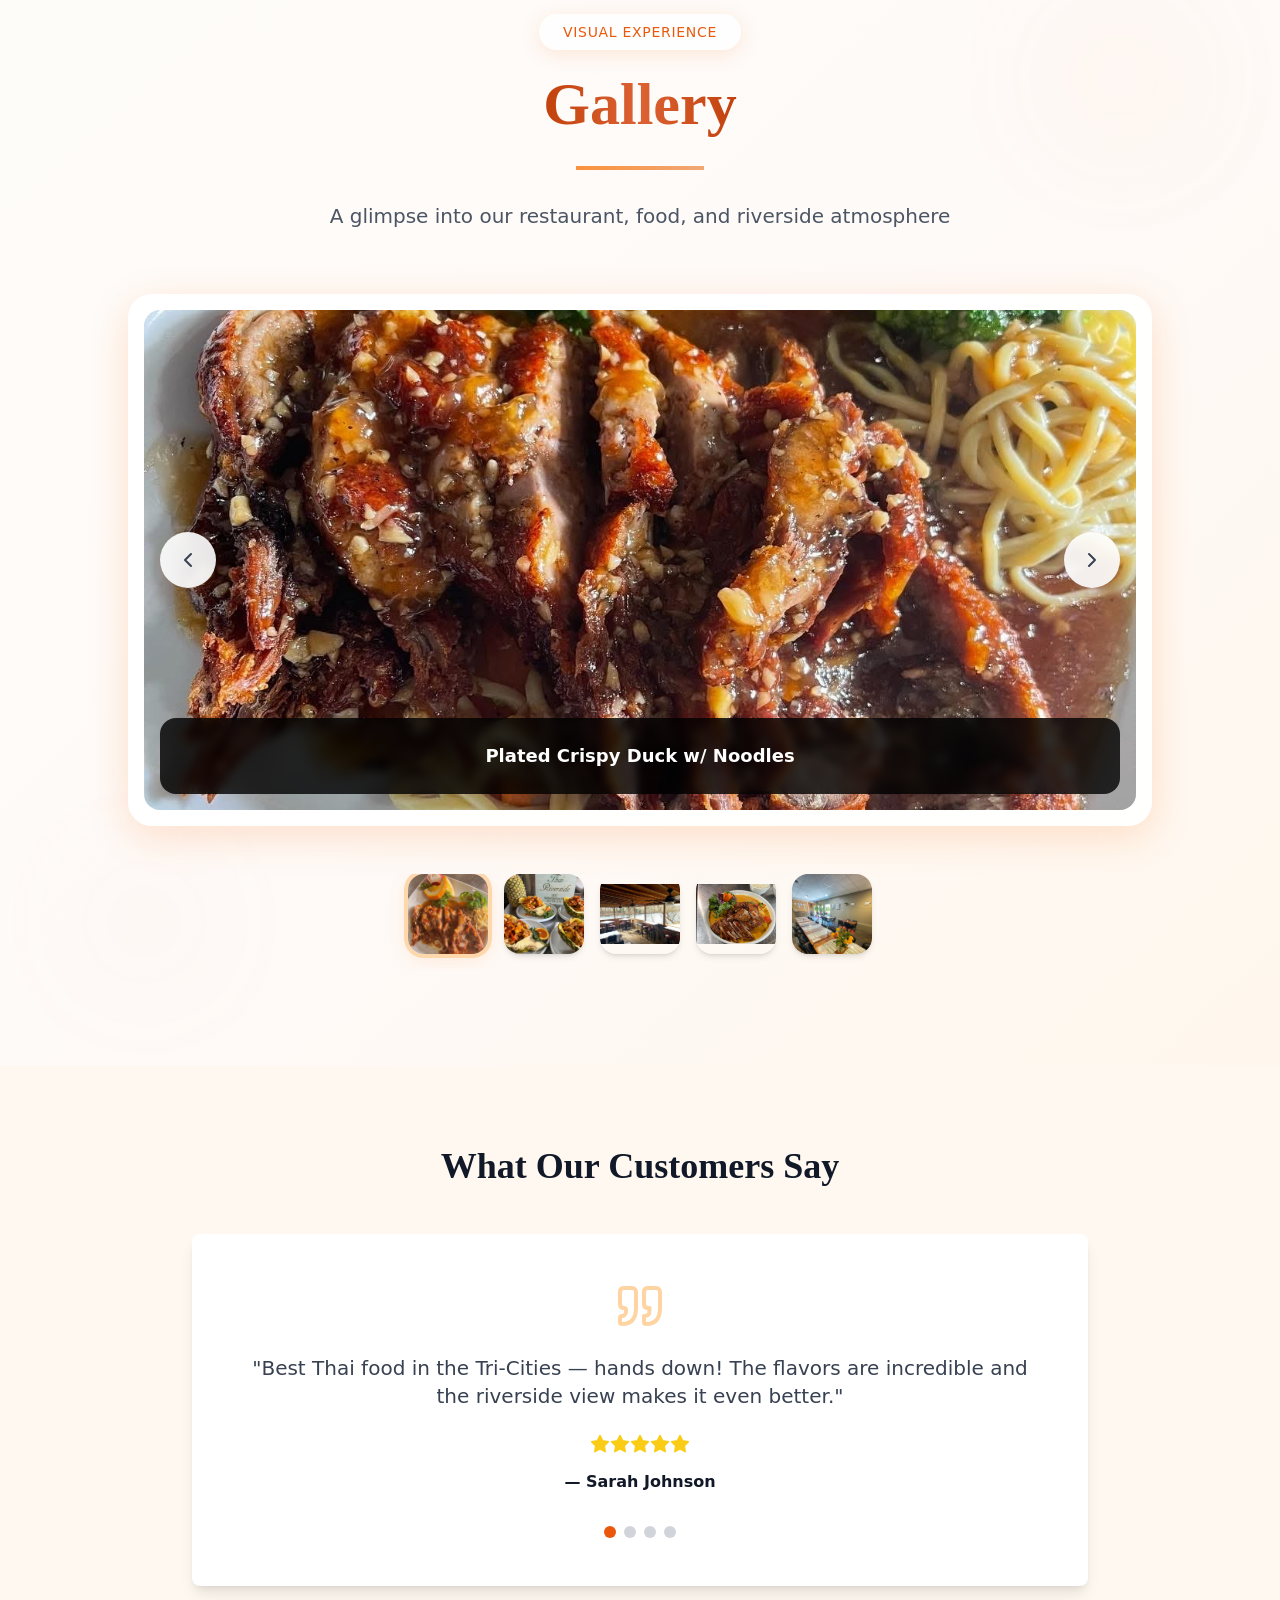
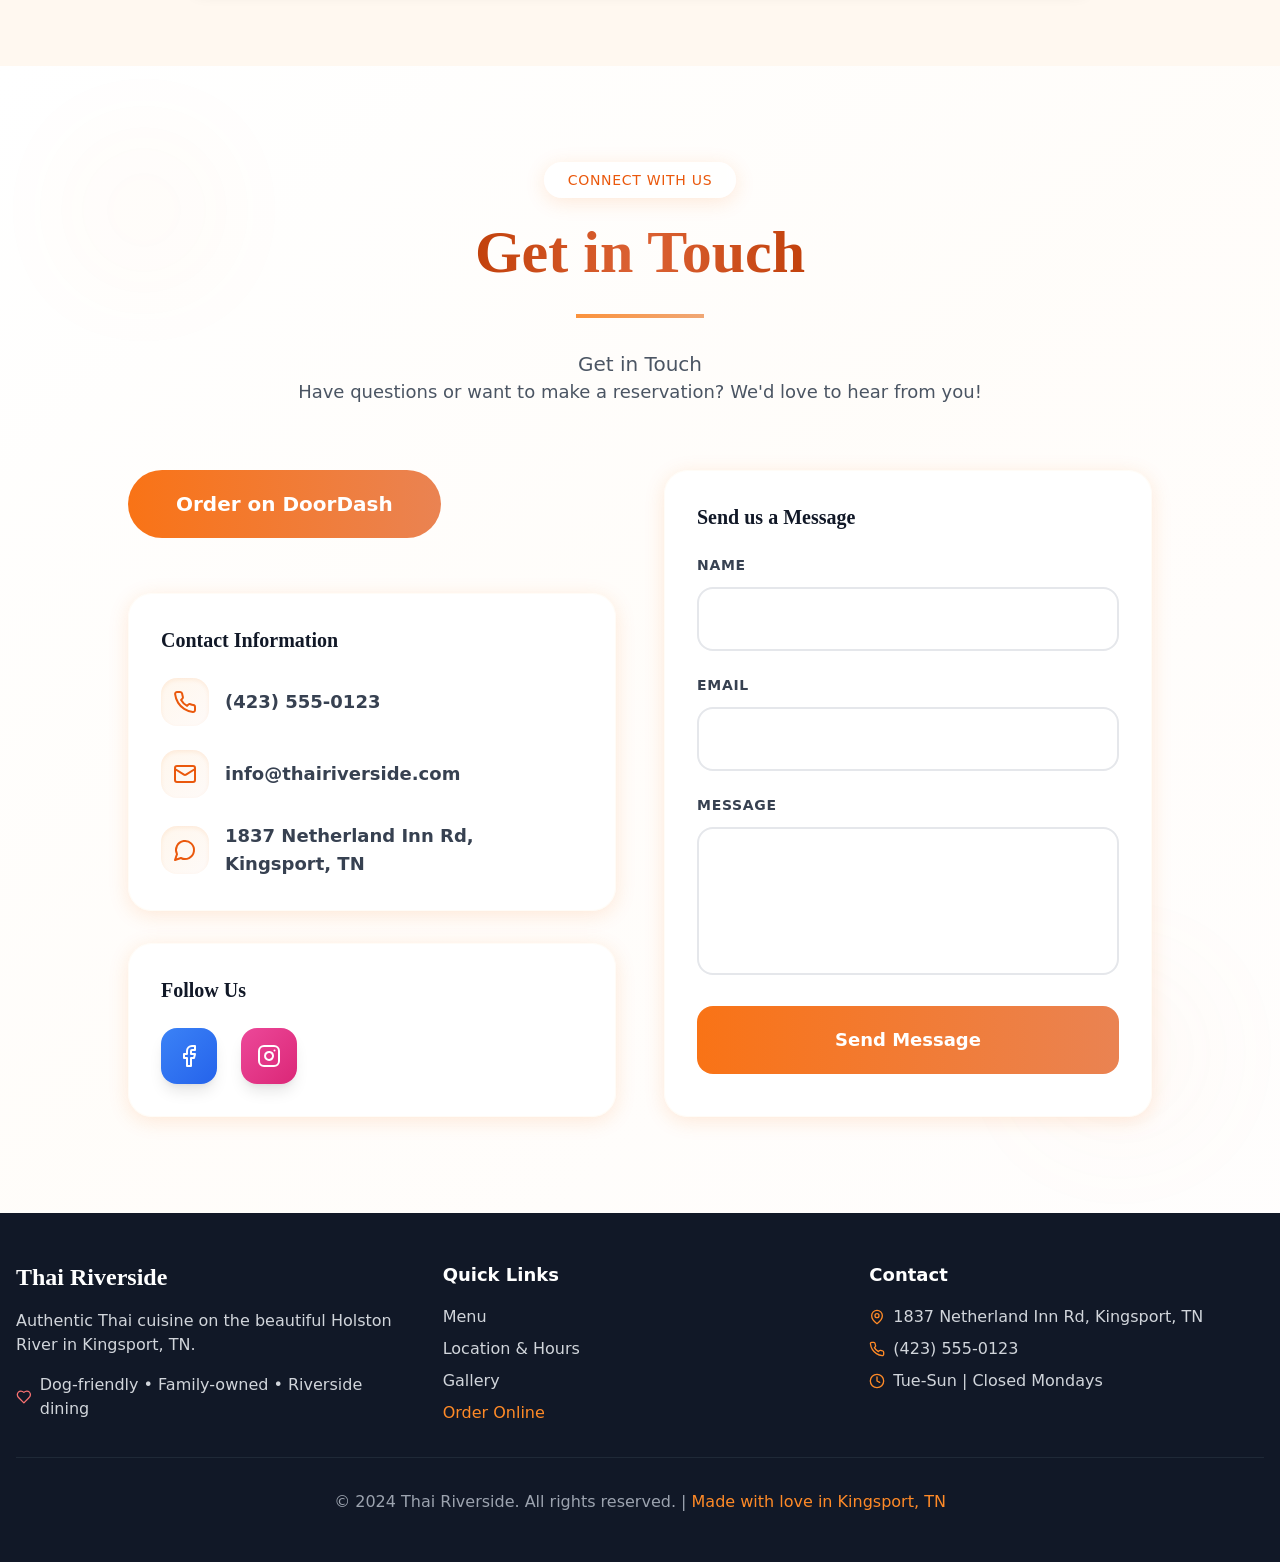
==== commit e6236d85: "Deploying to gh-pages from @ syphernite/built4you.github.io@7f517ec2b4bbf39500ed6eedbd285fb31778bae4" ====
--- a/index.html
+++ b/index.html
@@ -10,8 +10,8 @@
     <link rel="preconnect" href="https://fonts.googleapis.com">
     <link rel="preconnect" href="https://fonts.gstatic.com" crossorigin>
     <link href="https://fonts.googleapis.com/css2?family=Inter:wght@300;400;500;600;700&family=Playfair+Display:wght@400;500;600;700&display=swap" rel="stylesheet">
-    <script type="module" crossorigin src="/assets/index-C1UAw_Ov.js"></script>
-    <link rel="stylesheet" crossorigin href="/assets/index-CbKvIZrt.css">
+    <script type="module" crossorigin src="/assets/index-DnPeUqf5.js"></script>
+    <link rel="stylesheet" crossorigin href="/assets/index-DwOQQMQN.css">
   </head>
   <body>
     <div id="root"></div>
--- a/assets/index-DwOQQMQN.css
+++ b/assets/index-DwOQQMQN.css
@@ -0,0 +1 @@
+*,:before,:after{--tw-border-spacing-x: 0;--tw-border-spacing-y: 0;--tw-translate-x: 0;--tw-translate-y: 0;--tw-rotate: 0;--tw-skew-x: 0;--tw-skew-y: 0;--tw-scale-x: 1;--tw-scale-y: 1;--tw-pan-x: ;--tw-pan-y: ;--tw-pinch-zoom: ;--tw-scroll-snap-strictness: proximity;--tw-gradient-from-position: ;--tw-gradient-via-position: ;--tw-gradient-to-position: ;--tw-ordinal: ;--tw-slashed-zero: ;--tw-numeric-figure: ;--tw-numeric-spacing: ;--tw-numeric-fraction: ;--tw-ring-inset: ;--tw-ring-offset-width: 0px;--tw-ring-offset-color: #fff;--tw-ring-color: rgb(59 130 246 / .5);--tw-ring-offset-shadow: 0 0 #0000;--tw-ring-shadow: 0 0 #0000;--tw-shadow: 0 0 #0000;--tw-shadow-colored: 0 0 #0000;--tw-blur: ;--tw-brightness: ;--tw-contrast: ;--tw-grayscale: ;--tw-hue-rotate: ;--tw-invert: ;--tw-saturate: ;--tw-sepia: ;--tw-drop-shadow: ;--tw-backdrop-blur: ;--tw-backdrop-brightness: ;--tw-backdrop-contrast: ;--tw-backdrop-grayscale: ;--tw-backdrop-hue-rotate: ;--tw-backdrop-invert: ;--tw-backdrop-opacity: ;--tw-backdrop-saturate: ;--tw-backdrop-sepia: ;--tw-contain-size: ;--tw-contain-layout: ;--tw-contain-paint: ;--tw-contain-style: }::backdrop{--tw-border-spacing-x: 0;--tw-border-spacing-y: 0;--tw-translate-x: 0;--tw-translate-y: 0;--tw-rotate: 0;--tw-skew-x: 0;--tw-skew-y: 0;--tw-scale-x: 1;--tw-scale-y: 1;--tw-pan-x: ;--tw-pan-y: ;--tw-pinch-zoom: ;--tw-scroll-snap-strictness: proximity;--tw-gradient-from-position: ;--tw-gradient-via-position: ;--tw-gradient-to-position: ;--tw-ordinal: ;--tw-slashed-zero: ;--tw-numeric-figure: ;--tw-numeric-spacing: ;--tw-numeric-fraction: ;--tw-ring-inset: ;--tw-ring-offset-width: 0px;--tw-ring-offset-color: #fff;--tw-ring-color: rgb(59 130 246 / .5);--tw-ring-offset-shadow: 0 0 #0000;--tw-ring-shadow: 0 0 #0000;--tw-shadow: 0 0 #0000;--tw-shadow-colored: 0 0 #0000;--tw-blur: ;--tw-brightness: ;--tw-contrast: ;--tw-grayscale: ;--tw-hue-rotate: ;--tw-invert: ;--tw-saturate: ;--tw-sepia: ;--tw-drop-shadow: ;--tw-backdrop-blur: ;--tw-backdrop-brightness: ;--tw-backdrop-contrast: ;--tw-backdrop-grayscale: ;--tw-backdrop-hue-rotate: ;--tw-backdrop-invert: ;--tw-backdrop-opacity: ;--tw-backdrop-saturate: ;--tw-backdrop-sepia: ;--tw-contain-size: ;--tw-contain-layout: ;--tw-contain-paint: ;--tw-contain-style: }*,:before,:after{box-sizing:border-box;border-width:0;border-style:solid;border-color:#e5e7eb}:before,:after{--tw-content: ""}html,:host{line-height:1.5;-webkit-text-size-adjust:100%;-moz-tab-size:4;-o-tab-size:4;tab-size:4;font-family:Inter,system-ui,sans-serif;font-feature-settings:normal;font-variation-settings:normal;-webkit-tap-highlight-color:transparent}body{margin:0;line-height:inherit}hr{height:0;color:inherit;border-top-width:1px}abbr:where([title]){-webkit-text-decoration:underline dotted;text-decoration:underline dotted}h1,h2,h3,h4,h5,h6{font-size:inherit;font-weight:inherit}a{color:inherit;text-decoration:inherit}b,strong{font-weight:bolder}code,kbd,samp,pre{font-family:ui-monospace,SFMono-Regular,Menlo,Monaco,Consolas,Liberation Mono,Courier New,monospace;font-feature-settings:normal;font-variation-settings:normal;font-size:1em}small{font-size:80%}sub,sup{font-size:75%;line-height:0;position:relative;vertical-align:baseline}sub{bottom:-.25em}sup{top:-.5em}table{text-indent:0;border-color:inherit;border-collapse:collapse}button,input,optgroup,select,textarea{font-family:inherit;font-feature-settings:inherit;font-variation-settings:inherit;font-size:100%;font-weight:inherit;line-height:inherit;letter-spacing:inherit;color:inherit;margin:0;padding:0}button,select{text-transform:none}button,input:where([type=button]),input:where([type=reset]),input:where([type=submit]){-webkit-appearance:button;background-color:transparent;background-image:none}:-moz-focusring{outline:auto}:-moz-ui-invalid{box-shadow:none}progress{vertical-align:baseline}::-webkit-inner-spin-button,::-webkit-outer-spin-button{height:auto}[type=search]{-webkit-appearance:textfield;outline-offset:-2px}::-webkit-search-decoration{-webkit-appearance:none}::-webkit-file-upload-button{-webkit-appearance:button;font:inherit}summary{display:list-item}blockquote,dl,dd,h1,h2,h3,h4,h5,h6,hr,figure,p,pre{margin:0}fieldset{margin:0;padding:0}legend{padding:0}ol,ul,menu{list-style:none;margin:0;padding:0}dialog{padding:0}textarea{resize:vertical}input::-moz-placeholder,textarea::-moz-placeholder{opacity:1;color:#9ca3af}input::placeholder,textarea::placeholder{opacity:1;color:#9ca3af}button,[role=button]{cursor:pointer}:disabled{cursor:default}img,svg,video,canvas,audio,iframe,embed,object{display:block;vertical-align:middle}img,video{max-width:100%;height:auto}[hidden]:where(:not([hidden=until-found])){display:none}.container{width:100%}@media (min-width: 640px){.container{max-width:640px}}@media (min-width: 768px){.container{max-width:768px}}@media (min-width: 1024px){.container{max-width:1024px}}@media (min-width: 1280px){.container{max-width:1280px}}@media (min-width: 1536px){.container{max-width:1536px}}.fixed{position:fixed}.absolute{position:absolute}.relative{position:relative}.inset-0{top:0;right:0;bottom:0;left:0}.-bottom-1{bottom:-.25rem}.bottom-1\/4{bottom:25%}.bottom-20{bottom:5rem}.bottom-40{bottom:10rem}.bottom-8{bottom:2rem}.left-0{left:0}.left-1\/2{left:50%}.left-1\/4{left:25%}.left-10{left:2.5rem}.left-20{left:5rem}.left-8{left:2rem}.right-0{right:0}.right-1\/4{right:25%}.right-10{right:2.5rem}.right-20{right:5rem}.right-8{right:2rem}.top-0{top:0}.top-1\/2{top:50%}.top-1\/4{top:25%}.top-20{top:5rem}.top-40{top:10rem}.top-full{top:100%}.z-10{z-index:10}.z-50{z-index:50}.mx-auto{margin-left:auto;margin-right:auto}.mb-12{margin-bottom:3rem}.mb-16{margin-bottom:4rem}.mb-2{margin-bottom:.5rem}.mb-3{margin-bottom:.75rem}.mb-4{margin-bottom:1rem}.mb-6{margin-bottom:1.5rem}.mb-8{margin-bottom:2rem}.ml-1{margin-left:.25rem}.ml-3{margin-left:.75rem}.mr-3{margin-right:.75rem}.mt-1{margin-top:.25rem}.mt-2{margin-top:.5rem}.mt-4{margin-top:1rem}.mt-8{margin-top:2rem}.block{display:block}.inline-block{display:inline-block}.flex{display:flex}.inline-flex{display:inline-flex}.grid{display:grid}.hidden{display:none}.h-0\.5{height:.125rem}.h-1{height:.25rem}.h-10{height:2.5rem}.h-12{height:3rem}.h-14{height:3.5rem}.h-2{height:.5rem}.h-20{height:5rem}.h-24{height:6rem}.h-3{height:.75rem}.h-32{height:8rem}.h-4{height:1rem}.h-40{height:10rem}.h-5{height:1.25rem}.h-6{height:1.5rem}.h-8{height:2rem}.h-80{height:20rem}.h-96{height:24rem}.h-full{height:100%}.min-h-screen{min-height:100vh}.w-0{width:0px}.w-1{width:.25rem}.w-10{width:2.5rem}.w-12{width:3rem}.w-14{width:3.5rem}.w-2{width:.5rem}.w-20{width:5rem}.w-24{width:6rem}.w-3{width:.75rem}.w-32{width:8rem}.w-4{width:1rem}.w-40{width:10rem}.w-5{width:1.25rem}.w-6{width:1.5rem}.w-8{width:2rem}.w-80{width:20rem}.w-96{width:24rem}.w-full{width:100%}.max-w-2xl{max-width:42rem}.max-w-3xl{max-width:48rem}.max-w-4xl{max-width:56rem}.max-w-5xl{max-width:64rem}.max-w-6xl{max-width:72rem}.flex-1{flex:1 1 0%}.flex-shrink-0{flex-shrink:0}.-translate-x-1\/2{--tw-translate-x: -50%;transform:translate(var(--tw-translate-x),var(--tw-translate-y)) rotate(var(--tw-rotate)) skew(var(--tw-skew-x)) skewY(var(--tw-skew-y)) scaleX(var(--tw-scale-x)) scaleY(var(--tw-scale-y))}.-translate-y-1\/2{--tw-translate-y: -50%;transform:translate(var(--tw-translate-x),var(--tw-translate-y)) rotate(var(--tw-rotate)) skew(var(--tw-skew-x)) skewY(var(--tw-skew-y)) scaleX(var(--tw-scale-x)) scaleY(var(--tw-scale-y))}.scale-105{--tw-scale-x: 1.05;--tw-scale-y: 1.05;transform:translate(var(--tw-translate-x),var(--tw-translate-y)) rotate(var(--tw-rotate)) skew(var(--tw-skew-x)) skewY(var(--tw-skew-y)) scaleX(var(--tw-scale-x)) scaleY(var(--tw-scale-y))}.transform{transform:translate(var(--tw-translate-x),var(--tw-translate-y)) rotate(var(--tw-rotate)) skew(var(--tw-skew-x)) skewY(var(--tw-skew-y)) scaleX(var(--tw-scale-x)) scaleY(var(--tw-scale-y))}@keyframes bounceSubtle{0%,to{transform:translateY(0)}50%{transform:translateY(-10px)}}.animate-bounce-subtle{animation:bounceSubtle 2s ease-in-out infinite}@keyframes fadeIn{0%{opacity:0;transform:translateY(20px)}to{opacity:1}}.animate-fade-in{animation:fadeIn .8s ease-out}@keyframes float{0%,to{transform:translateY(0)}50%{transform:translateY(-20px)}}.animate-float{animation:float 3s ease-in-out infinite}@keyframes pulse{50%{opacity:.5}}.animate-pulse{animation:pulse 2s cubic-bezier(.4,0,.6,1) infinite}@keyframes shimmer{0%{transform:translate(-100%)}to{transform:translate(100%)}}.animate-shimmer{animation:shimmer 2s linear infinite}@keyframes slideUp{0%{transform:translateY(40px);opacity:0}to{transform:translateY(0);opacity:1}}.animate-slide-up{animation:slideUp .8s ease-out}.cursor-pointer{cursor:pointer}.resize-none{resize:none}.flex-col{flex-direction:column}.items-start{align-items:flex-start}.items-center{align-items:center}.justify-center{justify-content:center}.justify-between{justify-content:space-between}.gap-12{gap:3rem}.gap-4{gap:1rem}.gap-8{gap:2rem}.space-x-10>:not([hidden])~:not([hidden]){--tw-space-x-reverse: 0;margin-right:calc(2.5rem * var(--tw-space-x-reverse));margin-left:calc(2.5rem * calc(1 - var(--tw-space-x-reverse)))}.space-x-2>:not([hidden])~:not([hidden]){--tw-space-x-reverse: 0;margin-right:calc(.5rem * var(--tw-space-x-reverse));margin-left:calc(.5rem * calc(1 - var(--tw-space-x-reverse)))}.space-x-4>:not([hidden])~:not([hidden]){--tw-space-x-reverse: 0;margin-right:calc(1rem * var(--tw-space-x-reverse));margin-left:calc(1rem * calc(1 - var(--tw-space-x-reverse)))}.space-x-6>:not([hidden])~:not([hidden]){--tw-space-x-reverse: 0;margin-right:calc(1.5rem * var(--tw-space-x-reverse));margin-left:calc(1.5rem * calc(1 - var(--tw-space-x-reverse)))}.space-y-2>:not([hidden])~:not([hidden]){--tw-space-y-reverse: 0;margin-top:calc(.5rem * calc(1 - var(--tw-space-y-reverse)));margin-bottom:calc(.5rem * var(--tw-space-y-reverse))}.space-y-6>:not([hidden])~:not([hidden]){--tw-space-y-reverse: 0;margin-top:calc(1.5rem * calc(1 - var(--tw-space-y-reverse)));margin-bottom:calc(1.5rem * var(--tw-space-y-reverse))}.space-y-8>:not([hidden])~:not([hidden]){--tw-space-y-reverse: 0;margin-top:calc(2rem * calc(1 - var(--tw-space-y-reverse)));margin-bottom:calc(2rem * var(--tw-space-y-reverse))}.overflow-hidden{overflow:hidden}.overflow-x-auto{overflow-x:auto}.rounded-2xl{border-radius:1rem}.rounded-3xl{border-radius:1.5rem}.rounded-full{border-radius:9999px}.rounded-lg{border-radius:.5rem}.rounded-xl{border-radius:.75rem}.border{border-width:1px}.border-2{border-width:2px}.border-b{border-bottom-width:1px}.border-t{border-top-width:1px}.border-accent-100\/20{border-color:#ffedd533}.border-accent-500{--tw-border-opacity: 1;border-color:rgb(249 115 22 / var(--tw-border-opacity, 1))}.border-gray-200{--tw-border-opacity: 1;border-color:rgb(229 231 235 / var(--tw-border-opacity, 1))}.border-gray-800{--tw-border-opacity: 1;border-color:rgb(31 41 55 / var(--tw-border-opacity, 1))}.border-transparent{border-color:transparent}.border-white{--tw-border-opacity: 1;border-color:rgb(255 255 255 / var(--tw-border-opacity, 1))}.border-white\/30{border-color:#ffffff4d}.bg-accent-100\/50{background-color:#ffedd580}.bg-accent-300{--tw-bg-opacity: 1;background-color:rgb(253 186 116 / var(--tw-bg-opacity, 1))}.bg-accent-400{--tw-bg-opacity: 1;background-color:rgb(251 146 60 / var(--tw-bg-opacity, 1))}.bg-accent-500\/20{background-color:#f9731633}.bg-black\/80{background-color:#000c}.bg-earth-50{--tw-bg-opacity: 1;background-color:rgb(254 252 249 / var(--tw-bg-opacity, 1))}.bg-gray-300{--tw-bg-opacity: 1;background-color:rgb(209 213 219 / var(--tw-bg-opacity, 1))}.bg-gray-900{--tw-bg-opacity: 1;background-color:rgb(17 24 39 / var(--tw-bg-opacity, 1))}.bg-primary-50{--tw-bg-opacity: 1;background-color:rgb(255 248 240 / var(--tw-bg-opacity, 1))}.bg-primary-600{--tw-bg-opacity: 1;background-color:rgb(234 88 12 / var(--tw-bg-opacity, 1))}.bg-red-100{--tw-bg-opacity: 1;background-color:rgb(254 226 226 / var(--tw-bg-opacity, 1))}.bg-transparent{background-color:transparent}.bg-warm-400{--tw-bg-opacity: 1;background-color:rgb(240 167 117 / var(--tw-bg-opacity, 1))}.bg-warm-500\/20{background-color:#ea835233}.bg-white{--tw-bg-opacity: 1;background-color:rgb(255 255 255 / var(--tw-bg-opacity, 1))}.bg-white\/10{background-color:#ffffff1a}.bg-white\/80{background-color:#fffc}.bg-white\/90{background-color:#ffffffe6}.bg-white\/95{background-color:#fffffff2}.bg-gradient-to-br{background-image:linear-gradient(to bottom right,var(--tw-gradient-stops))}.bg-gradient-to-r{background-image:linear-gradient(to right,var(--tw-gradient-stops))}.bg-gradient-to-t{background-image:linear-gradient(to top,var(--tw-gradient-stops))}.from-accent-400{--tw-gradient-from: #fb923c var(--tw-gradient-from-position);--tw-gradient-to: rgb(251 146 60 / 0) var(--tw-gradient-to-position);--tw-gradient-stops: var(--tw-gradient-from), var(--tw-gradient-to)}.from-accent-50{--tw-gradient-from: #fff7ed var(--tw-gradient-from-position);--tw-gradient-to: rgb(255 247 237 / 0) var(--tw-gradient-to-position);--tw-gradient-stops: var(--tw-gradient-from), var(--tw-gradient-to)}.from-accent-500{--tw-gradient-from: #f97316 var(--tw-gradient-from-position);--tw-gradient-to: rgb(249 115 22 / 0) var(--tw-gradient-to-position);--tw-gradient-stops: var(--tw-gradient-from), var(--tw-gradient-to)}.from-accent-600{--tw-gradient-from: #ea580c var(--tw-gradient-from-position);--tw-gradient-to: rgb(234 88 12 / 0) var(--tw-gradient-to-position);--tw-gradient-stops: var(--tw-gradient-from), var(--tw-gradient-to)}.from-accent-700{--tw-gradient-from: #c2410c var(--tw-gradient-from-position);--tw-gradient-to: rgb(194 65 12 / 0) var(--tw-gradient-to-position);--tw-gradient-stops: var(--tw-gradient-from), var(--tw-gradient-to)}.from-black\/30{--tw-gradient-from: rgb(0 0 0 / .3) var(--tw-gradient-from-position);--tw-gradient-to: rgb(0 0 0 / 0) var(--tw-gradient-to-position);--tw-gradient-stops: var(--tw-gradient-from), var(--tw-gradient-to)}.from-black\/60{--tw-gradient-from: rgb(0 0 0 / .6) var(--tw-gradient-from-position);--tw-gradient-to: rgb(0 0 0 / 0) var(--tw-gradient-to-position);--tw-gradient-stops: var(--tw-gradient-from), var(--tw-gradient-to)}.from-black\/80{--tw-gradient-from: rgb(0 0 0 / .8) var(--tw-gradient-from-position);--tw-gradient-to: rgb(0 0 0 / 0) var(--tw-gradient-to-position);--tw-gradient-stops: var(--tw-gradient-from), var(--tw-gradient-to)}.from-blue-500{--tw-gradient-from: #3b82f6 var(--tw-gradient-from-position);--tw-gradient-to: rgb(59 130 246 / 0) var(--tw-gradient-to-position);--tw-gradient-stops: var(--tw-gradient-from), var(--tw-gradient-to)}.from-earth-50{--tw-gradient-from: #fefcf9 var(--tw-gradient-from-position);--tw-gradient-to: rgb(254 252 249 / 0) var(--tw-gradient-to-position);--tw-gradient-stops: var(--tw-gradient-from), var(--tw-gradient-to)}.from-gray-100{--tw-gradient-from: #f3f4f6 var(--tw-gradient-from-position);--tw-gradient-to: rgb(243 244 246 / 0) var(--tw-gradient-to-position);--tw-gradient-stops: var(--tw-gradient-from), var(--tw-gradient-to)}.from-pink-500{--tw-gradient-from: #ec4899 var(--tw-gradient-from-position);--tw-gradient-to: rgb(236 72 153 / 0) var(--tw-gradient-to-position);--tw-gradient-stops: var(--tw-gradient-from), var(--tw-gradient-to)}.from-transparent{--tw-gradient-from: transparent var(--tw-gradient-from-position);--tw-gradient-to: rgb(0 0 0 / 0) var(--tw-gradient-to-position);--tw-gradient-stops: var(--tw-gradient-from), var(--tw-gradient-to)}.from-warm-50{--tw-gradient-from: #fefaf8 var(--tw-gradient-from-position);--tw-gradient-to: rgb(254 250 248 / 0) var(--tw-gradient-to-position);--tw-gradient-stops: var(--tw-gradient-from), var(--tw-gradient-to)}.from-white{--tw-gradient-from: #fff var(--tw-gradient-from-position);--tw-gradient-to: rgb(255 255 255 / 0) var(--tw-gradient-to-position);--tw-gradient-stops: var(--tw-gradient-from), var(--tw-gradient-to)}.from-white\/20{--tw-gradient-from: rgb(255 255 255 / .2) var(--tw-gradient-from-position);--tw-gradient-to: rgb(255 255 255 / 0) var(--tw-gradient-to-position);--tw-gradient-stops: var(--tw-gradient-from), var(--tw-gradient-to)}.from-white\/50{--tw-gradient-from: rgb(255 255 255 / .5) var(--tw-gradient-from-position);--tw-gradient-to: rgb(255 255 255 / 0) var(--tw-gradient-to-position);--tw-gradient-stops: var(--tw-gradient-from), var(--tw-gradient-to)}.via-accent-100{--tw-gradient-to: rgb(255 237 213 / 0) var(--tw-gradient-to-position);--tw-gradient-stops: var(--tw-gradient-from), #ffedd5 var(--tw-gradient-via-position), var(--tw-gradient-to)}.via-accent-50\/30{--tw-gradient-to: rgb(255 247 237 / 0) var(--tw-gradient-to-position);--tw-gradient-stops: var(--tw-gradient-from), rgb(255 247 237 / .3) var(--tw-gradient-via-position), var(--tw-gradient-to)}.via-black\/40{--tw-gradient-to: rgb(0 0 0 / 0) var(--tw-gradient-to-position);--tw-gradient-stops: var(--tw-gradient-from), rgb(0 0 0 / .4) var(--tw-gradient-via-position), var(--tw-gradient-to)}.via-earth-50{--tw-gradient-to: rgb(254 252 249 / 0) var(--tw-gradient-to-position);--tw-gradient-stops: var(--tw-gradient-from), #fefcf9 var(--tw-gradient-via-position), var(--tw-gradient-to)}.via-transparent{--tw-gradient-to: rgb(0 0 0 / 0) var(--tw-gradient-to-position);--tw-gradient-stops: var(--tw-gradient-from), transparent var(--tw-gradient-via-position), var(--tw-gradient-to)}.via-warm-50{--tw-gradient-to: rgb(254 250 248 / 0) var(--tw-gradient-to-position);--tw-gradient-stops: var(--tw-gradient-from), #fefaf8 var(--tw-gradient-via-position), var(--tw-gradient-to)}.via-warm-600{--tw-gradient-to: rgb(220 98 52 / 0) var(--tw-gradient-to-position);--tw-gradient-stops: var(--tw-gradient-from), #dc6234 var(--tw-gradient-via-position), var(--tw-gradient-to)}.via-white\/30{--tw-gradient-to: rgb(255 255 255 / 0) var(--tw-gradient-to-position);--tw-gradient-stops: var(--tw-gradient-from), rgb(255 255 255 / .3) var(--tw-gradient-via-position), var(--tw-gradient-to)}.to-accent-50{--tw-gradient-to: #fff7ed var(--tw-gradient-to-position)}.to-accent-50\/30{--tw-gradient-to: rgb(255 247 237 / .3) var(--tw-gradient-to-position)}.to-accent-700{--tw-gradient-to: #c2410c var(--tw-gradient-to-position)}.to-blue-600{--tw-gradient-to: #2563eb var(--tw-gradient-to-position)}.to-gray-200{--tw-gradient-to: #e5e7eb var(--tw-gradient-to-position)}.to-pink-600{--tw-gradient-to: #db2777 var(--tw-gradient-to-position)}.to-primary-900\/60{--tw-gradient-to: rgb(124 45 18 / .6) var(--tw-gradient-to-position)}.to-transparent{--tw-gradient-to: transparent var(--tw-gradient-to-position)}.to-warm-200{--tw-gradient-to: #fae1c7 var(--tw-gradient-to-position)}.to-warm-400{--tw-gradient-to: #f0a775 var(--tw-gradient-to-position)}.to-warm-50{--tw-gradient-to: #fefaf8 var(--tw-gradient-to-position)}.to-warm-50\/30{--tw-gradient-to: rgb(254 250 248 / .3) var(--tw-gradient-to-position)}.to-warm-500{--tw-gradient-to: #ea8352 var(--tw-gradient-to-position)}.to-warm-600{--tw-gradient-to: #dc6234 var(--tw-gradient-to-position)}.bg-cover{background-size:cover}.bg-clip-text{-webkit-background-clip:text;background-clip:text}.bg-center{background-position:center}.bg-no-repeat{background-repeat:no-repeat}.fill-current{fill:currentColor}.object-cover{-o-object-fit:cover;object-fit:cover}.p-2{padding:.5rem}.p-3{padding:.75rem}.p-4{padding:1rem}.p-6{padding:1.5rem}.p-8{padding:2rem}.px-10{padding-left:2.5rem;padding-right:2.5rem}.px-12{padding-left:3rem;padding-right:3rem}.px-2{padding-left:.5rem;padding-right:.5rem}.px-4{padding-left:1rem;padding-right:1rem}.px-6{padding-left:1.5rem;padding-right:1.5rem}.px-8{padding-left:2rem;padding-right:2rem}.py-1{padding-top:.25rem;padding-bottom:.25rem}.py-12{padding-top:3rem;padding-bottom:3rem}.py-2{padding-top:.5rem;padding-bottom:.5rem}.py-20{padding-top:5rem;padding-bottom:5rem}.py-24{padding-top:6rem;padding-bottom:6rem}.py-3{padding-top:.75rem;padding-bottom:.75rem}.py-4{padding-top:1rem;padding-bottom:1rem}.py-5{padding-top:1.25rem;padding-bottom:1.25rem}.py-6{padding-top:1.5rem;padding-bottom:1.5rem}.pb-4{padding-bottom:1rem}.pb-6{padding-bottom:1.5rem}.pr-4{padding-right:1rem}.pt-8{padding-top:2rem}.text-left{text-align:left}.text-center{text-align:center}.font-display{font-family:Playfair Display,ui-serif,Georgia}.text-2xl{font-size:1.5rem;line-height:2rem}.text-3xl{font-size:1.875rem;line-height:2.25rem}.text-4xl{font-size:2.25rem;line-height:2.5rem}.text-5xl{font-size:3rem;line-height:1}.text-lg{font-size:1.125rem;line-height:1.75rem}.text-sm{font-size:.875rem;line-height:1.25rem}.text-xl{font-size:1.25rem;line-height:1.75rem}.text-xs{font-size:.75rem;line-height:1rem}.font-bold{font-weight:700}.font-light{font-weight:300}.font-medium{font-weight:500}.font-semibold{font-weight:600}.uppercase{text-transform:uppercase}.leading-relaxed{line-height:1.625}.leading-tight{line-height:1.25}.tracking-wider{letter-spacing:.05em}.text-accent-300{--tw-text-opacity: 1;color:rgb(253 186 116 / var(--tw-text-opacity, 1))}.text-accent-400{--tw-text-opacity: 1;color:rgb(251 146 60 / var(--tw-text-opacity, 1))}.text-accent-600{--tw-text-opacity: 1;color:rgb(234 88 12 / var(--tw-text-opacity, 1))}.text-gray-100{--tw-text-opacity: 1;color:rgb(243 244 246 / var(--tw-text-opacity, 1))}.text-gray-300{--tw-text-opacity: 1;color:rgb(209 213 219 / var(--tw-text-opacity, 1))}.text-gray-400{--tw-text-opacity: 1;color:rgb(156 163 175 / var(--tw-text-opacity, 1))}.text-gray-500{--tw-text-opacity: 1;color:rgb(107 114 128 / var(--tw-text-opacity, 1))}.text-gray-600{--tw-text-opacity: 1;color:rgb(75 85 99 / var(--tw-text-opacity, 1))}.text-gray-700{--tw-text-opacity: 1;color:rgb(55 65 81 / var(--tw-text-opacity, 1))}.text-gray-900{--tw-text-opacity: 1;color:rgb(17 24 39 / var(--tw-text-opacity, 1))}.text-primary-200{--tw-text-opacity: 1;color:rgb(255 212 163 / var(--tw-text-opacity, 1))}.text-primary-400{--tw-text-opacity: 1;color:rgb(255 138 39 / var(--tw-text-opacity, 1))}.text-primary-600{--tw-text-opacity: 1;color:rgb(234 88 12 / var(--tw-text-opacity, 1))}.text-primary-700{--tw-text-opacity: 1;color:rgb(194 65 12 / var(--tw-text-opacity, 1))}.text-red-400{--tw-text-opacity: 1;color:rgb(248 113 113 / var(--tw-text-opacity, 1))}.text-red-500{--tw-text-opacity: 1;color:rgb(239 68 68 / var(--tw-text-opacity, 1))}.text-red-600{--tw-text-opacity: 1;color:rgb(220 38 38 / var(--tw-text-opacity, 1))}.text-river-200{--tw-text-opacity: 1;color:rgb(186 230 253 / var(--tw-text-opacity, 1))}.text-river-600{--tw-text-opacity: 1;color:rgb(2 132 199 / var(--tw-text-opacity, 1))}.text-secondary-600{--tw-text-opacity: 1;color:rgb(22 163 74 / var(--tw-text-opacity, 1))}.text-transparent{color:transparent}.text-warm-600{--tw-text-opacity: 1;color:rgb(220 98 52 / var(--tw-text-opacity, 1))}.text-white{--tw-text-opacity: 1;color:rgb(255 255 255 / var(--tw-text-opacity, 1))}.text-white\/80{color:#fffc}.text-white\/90{color:#ffffffe6}.text-yellow-400{--tw-text-opacity: 1;color:rgb(250 204 21 / var(--tw-text-opacity, 1))}.opacity-0{opacity:0}.opacity-40{opacity:.4}.opacity-5{opacity:.05}.opacity-60{opacity:.6}.opacity-80{opacity:.8}.shadow-inner-warm{--tw-shadow: inset 0 2px 4px rgba(249, 115, 22, .1);--tw-shadow-colored: inset 0 2px 4px var(--tw-shadow-color);box-shadow:var(--tw-ring-offset-shadow, 0 0 #0000),var(--tw-ring-shadow, 0 0 #0000),var(--tw-shadow)}.shadow-lg{--tw-shadow: 0 10px 15px -3px rgb(0 0 0 / .1), 0 4px 6px -4px rgb(0 0 0 / .1);--tw-shadow-colored: 0 10px 15px -3px var(--tw-shadow-color), 0 4px 6px -4px var(--tw-shadow-color);box-shadow:var(--tw-ring-offset-shadow, 0 0 #0000),var(--tw-ring-shadow, 0 0 #0000),var(--tw-shadow)}.shadow-md{--tw-shadow: 0 4px 6px -1px rgb(0 0 0 / .1), 0 2px 4px -2px rgb(0 0 0 / .1);--tw-shadow-colored: 0 4px 6px -1px var(--tw-shadow-color), 0 2px 4px -2px var(--tw-shadow-color);box-shadow:var(--tw-ring-offset-shadow, 0 0 #0000),var(--tw-ring-shadow, 0 0 #0000),var(--tw-shadow)}.shadow-warm{--tw-shadow: 0 4px 20px rgba(249, 115, 22, .15);--tw-shadow-colored: 0 4px 20px var(--tw-shadow-color);box-shadow:var(--tw-ring-offset-shadow, 0 0 #0000),var(--tw-ring-shadow, 0 0 #0000),var(--tw-shadow)}.shadow-warm-lg{--tw-shadow: 0 10px 40px rgba(249, 115, 22, .2);--tw-shadow-colored: 0 10px 40px var(--tw-shadow-color);box-shadow:var(--tw-ring-offset-shadow, 0 0 #0000),var(--tw-ring-shadow, 0 0 #0000),var(--tw-shadow)}.ring-4{--tw-ring-offset-shadow: var(--tw-ring-inset) 0 0 0 var(--tw-ring-offset-width) var(--tw-ring-offset-color);--tw-ring-shadow: var(--tw-ring-inset) 0 0 0 calc(4px + var(--tw-ring-offset-width)) var(--tw-ring-color);box-shadow:var(--tw-ring-offset-shadow),var(--tw-ring-shadow),var(--tw-shadow, 0 0 #0000)}.ring-accent-200{--tw-ring-opacity: 1;--tw-ring-color: rgb(254 215 170 / var(--tw-ring-opacity, 1))}.blur-2xl{--tw-blur: blur(40px);filter:var(--tw-blur) var(--tw-brightness) var(--tw-contrast) var(--tw-grayscale) var(--tw-hue-rotate) var(--tw-invert) var(--tw-saturate) var(--tw-sepia) var(--tw-drop-shadow)}.blur-3xl{--tw-blur: blur(64px);filter:var(--tw-blur) var(--tw-brightness) var(--tw-contrast) var(--tw-grayscale) var(--tw-hue-rotate) var(--tw-invert) var(--tw-saturate) var(--tw-sepia) var(--tw-drop-shadow)}.backdrop-blur-md{--tw-backdrop-blur: blur(12px);-webkit-backdrop-filter:var(--tw-backdrop-blur) var(--tw-backdrop-brightness) var(--tw-backdrop-contrast) var(--tw-backdrop-grayscale) var(--tw-backdrop-hue-rotate) var(--tw-backdrop-invert) var(--tw-backdrop-opacity) var(--tw-backdrop-saturate) var(--tw-backdrop-sepia);backdrop-filter:var(--tw-backdrop-blur) var(--tw-backdrop-brightness) var(--tw-backdrop-contrast) var(--tw-backdrop-grayscale) var(--tw-backdrop-hue-rotate) var(--tw-backdrop-invert) var(--tw-backdrop-opacity) var(--tw-backdrop-saturate) var(--tw-backdrop-sepia)}.backdrop-blur-sm{--tw-backdrop-blur: blur(4px);-webkit-backdrop-filter:var(--tw-backdrop-blur) var(--tw-backdrop-brightness) var(--tw-backdrop-contrast) var(--tw-backdrop-grayscale) var(--tw-backdrop-hue-rotate) var(--tw-backdrop-invert) var(--tw-backdrop-opacity) var(--tw-backdrop-saturate) var(--tw-backdrop-sepia);backdrop-filter:var(--tw-backdrop-blur) var(--tw-backdrop-brightness) var(--tw-backdrop-contrast) var(--tw-backdrop-grayscale) var(--tw-backdrop-hue-rotate) var(--tw-backdrop-invert) var(--tw-backdrop-opacity) var(--tw-backdrop-saturate) var(--tw-backdrop-sepia)}.transition-all{transition-property:all;transition-timing-function:cubic-bezier(.4,0,.2,1);transition-duration:.15s}.transition-colors{transition-property:color,background-color,border-color,text-decoration-color,fill,stroke;transition-timing-function:cubic-bezier(.4,0,.2,1);transition-duration:.15s}.transition-opacity{transition-property:opacity;transition-timing-function:cubic-bezier(.4,0,.2,1);transition-duration:.15s}.transition-transform{transition-property:transform;transition-timing-function:cubic-bezier(.4,0,.2,1);transition-duration:.15s}.duration-300{transition-duration:.3s}.duration-500{transition-duration:.5s}.duration-700{transition-duration:.7s}.hover\:-translate-y-2:hover{--tw-translate-y: -.5rem;transform:translate(var(--tw-translate-x),var(--tw-translate-y)) rotate(var(--tw-rotate)) skew(var(--tw-skew-x)) skewY(var(--tw-skew-y)) scaleX(var(--tw-scale-x)) scaleY(var(--tw-scale-y))}.hover\:scale-105:hover{--tw-scale-x: 1.05;--tw-scale-y: 1.05;transform:translate(var(--tw-translate-x),var(--tw-translate-y)) rotate(var(--tw-rotate)) skew(var(--tw-skew-x)) skewY(var(--tw-skew-y)) scaleX(var(--tw-scale-x)) scaleY(var(--tw-scale-y))}.hover\:scale-110:hover{--tw-scale-x: 1.1;--tw-scale-y: 1.1;transform:translate(var(--tw-translate-x),var(--tw-translate-y)) rotate(var(--tw-rotate)) skew(var(--tw-skew-x)) skewY(var(--tw-skew-y)) scaleX(var(--tw-scale-x)) scaleY(var(--tw-scale-y))}.hover\:border-accent-200\/30:hover{border-color:#fed7aa4d}.hover\:border-accent-300:hover{--tw-border-opacity: 1;border-color:rgb(253 186 116 / var(--tw-border-opacity, 1))}.hover\:border-accent-400:hover{--tw-border-opacity: 1;border-color:rgb(251 146 60 / var(--tw-border-opacity, 1))}.hover\:bg-accent-50:hover{--tw-bg-opacity: 1;background-color:rgb(255 247 237 / var(--tw-bg-opacity, 1))}.hover\:bg-gray-400:hover{--tw-bg-opacity: 1;background-color:rgb(156 163 175 / var(--tw-bg-opacity, 1))}.hover\:bg-white:hover{--tw-bg-opacity: 1;background-color:rgb(255 255 255 / var(--tw-bg-opacity, 1))}.hover\:bg-white\/10:hover{background-color:#ffffff1a}.hover\:bg-white\/20:hover{background-color:#fff3}.hover\:bg-white\/80:hover{background-color:#fffc}.hover\:bg-gradient-to-r:hover{background-image:linear-gradient(to right,var(--tw-gradient-stops))}.hover\:from-accent-50\/50:hover{--tw-gradient-from: rgb(255 247 237 / .5) var(--tw-gradient-from-position);--tw-gradient-to: rgb(255 247 237 / 0) var(--tw-gradient-to-position);--tw-gradient-stops: var(--tw-gradient-from), var(--tw-gradient-to)}.hover\:from-accent-600:hover{--tw-gradient-from: #ea580c var(--tw-gradient-from-position);--tw-gradient-to: rgb(234 88 12 / 0) var(--tw-gradient-to-position);--tw-gradient-stops: var(--tw-gradient-from), var(--tw-gradient-to)}.hover\:from-blue-600:hover{--tw-gradient-from: #2563eb var(--tw-gradient-from-position);--tw-gradient-to: rgb(37 99 235 / 0) var(--tw-gradient-to-position);--tw-gradient-stops: var(--tw-gradient-from), var(--tw-gradient-to)}.hover\:from-pink-600:hover{--tw-gradient-from: #db2777 var(--tw-gradient-from-position);--tw-gradient-to: rgb(219 39 119 / 0) var(--tw-gradient-to-position);--tw-gradient-stops: var(--tw-gradient-from), var(--tw-gradient-to)}.hover\:to-blue-700:hover{--tw-gradient-to: #1d4ed8 var(--tw-gradient-to-position)}.hover\:to-pink-700:hover{--tw-gradient-to: #be185d var(--tw-gradient-to-position)}.hover\:to-warm-50\/50:hover{--tw-gradient-to: rgb(254 250 248 / .5) var(--tw-gradient-to-position)}.hover\:to-warm-600:hover{--tw-gradient-to: #dc6234 var(--tw-gradient-to-position)}.hover\:text-accent-100:hover{--tw-text-opacity: 1;color:rgb(255 237 213 / var(--tw-text-opacity, 1))}.hover\:text-accent-200:hover{--tw-text-opacity: 1;color:rgb(254 215 170 / var(--tw-text-opacity, 1))}.hover\:text-accent-300:hover{--tw-text-opacity: 1;color:rgb(253 186 116 / var(--tw-text-opacity, 1))}.hover\:text-accent-600:hover{--tw-text-opacity: 1;color:rgb(234 88 12 / var(--tw-text-opacity, 1))}.hover\:text-primary-300:hover{--tw-text-opacity: 1;color:rgb(255 179 102 / var(--tw-text-opacity, 1))}.hover\:text-primary-700:hover{--tw-text-opacity: 1;color:rgb(194 65 12 / var(--tw-text-opacity, 1))}.hover\:text-white:hover{--tw-text-opacity: 1;color:rgb(255 255 255 / var(--tw-text-opacity, 1))}.hover\:shadow-warm:hover{--tw-shadow: 0 4px 20px rgba(249, 115, 22, .15);--tw-shadow-colored: 0 4px 20px var(--tw-shadow-color);box-shadow:var(--tw-ring-offset-shadow, 0 0 #0000),var(--tw-ring-shadow, 0 0 #0000),var(--tw-shadow)}.hover\:shadow-warm-lg:hover{--tw-shadow: 0 10px 40px rgba(249, 115, 22, .2);--tw-shadow-colored: 0 10px 40px var(--tw-shadow-color);box-shadow:var(--tw-ring-offset-shadow, 0 0 #0000),var(--tw-ring-shadow, 0 0 #0000),var(--tw-shadow)}.hover\:shadow-xl:hover{--tw-shadow: 0 20px 25px -5px rgb(0 0 0 / .1), 0 8px 10px -6px rgb(0 0 0 / .1);--tw-shadow-colored: 0 20px 25px -5px var(--tw-shadow-color), 0 8px 10px -6px var(--tw-shadow-color);box-shadow:var(--tw-ring-offset-shadow, 0 0 #0000),var(--tw-ring-shadow, 0 0 #0000),var(--tw-shadow)}.focus\:border-accent-400:focus{--tw-border-opacity: 1;border-color:rgb(251 146 60 / var(--tw-border-opacity, 1))}.focus\:outline-none:focus{outline:2px solid transparent;outline-offset:2px}.focus\:ring-2:focus{--tw-ring-offset-shadow: var(--tw-ring-inset) 0 0 0 var(--tw-ring-offset-width) var(--tw-ring-offset-color);--tw-ring-shadow: var(--tw-ring-inset) 0 0 0 calc(2px + var(--tw-ring-offset-width)) var(--tw-ring-color);box-shadow:var(--tw-ring-offset-shadow),var(--tw-ring-shadow),var(--tw-shadow, 0 0 #0000)}.focus\:ring-accent-400:focus{--tw-ring-opacity: 1;--tw-ring-color: rgb(251 146 60 / var(--tw-ring-opacity, 1))}.group:hover .group-hover\:w-full{width:100%}.group:hover .group-hover\:scale-105{--tw-scale-x: 1.05;--tw-scale-y: 1.05;transform:translate(var(--tw-translate-x),var(--tw-translate-y)) rotate(var(--tw-rotate)) skew(var(--tw-skew-x)) skewY(var(--tw-skew-y)) scaleX(var(--tw-scale-x)) scaleY(var(--tw-scale-y))}.group:hover .group-hover\:scale-110{--tw-scale-x: 1.1;--tw-scale-y: 1.1;transform:translate(var(--tw-translate-x),var(--tw-translate-y)) rotate(var(--tw-rotate)) skew(var(--tw-skew-x)) skewY(var(--tw-skew-y)) scaleX(var(--tw-scale-x)) scaleY(var(--tw-scale-y))}.group:hover .group-hover\:bg-accent-200\/50{background-color:#fed7aa80}.group\/btn:hover .group-hover\/btn\:text-accent-600{--tw-text-opacity: 1;color:rgb(234 88 12 / var(--tw-text-opacity, 1))}.group\/item:hover .group-hover\/item\:text-accent-700,.group:hover .group-hover\:text-accent-700{--tw-text-opacity: 1;color:rgb(194 65 12 / var(--tw-text-opacity, 1))}.group:hover .group-hover\:opacity-100{opacity:1}.group\/contact:hover .group-hover\/contact\:shadow-warm{--tw-shadow: 0 4px 20px rgba(249, 115, 22, .15);--tw-shadow-colored: 0 4px 20px var(--tw-shadow-color);box-shadow:var(--tw-ring-offset-shadow, 0 0 #0000),var(--tw-ring-shadow, 0 0 #0000),var(--tw-shadow)}@media (min-width: 640px){.sm\:flex-row{flex-direction:row}}@media (min-width: 768px){.md\:h-\[500px\]{height:500px}.md\:grid-cols-2{grid-template-columns:repeat(2,minmax(0,1fr))}.md\:grid-cols-3{grid-template-columns:repeat(3,minmax(0,1fr))}.md\:p-12{padding:3rem}.md\:text-2xl{font-size:1.5rem;line-height:2rem}.md\:text-4xl{font-size:2.25rem;line-height:2.5rem}.md\:text-6xl{font-size:3.75rem;line-height:1}.md\:text-7xl{font-size:4.5rem;line-height:1}.md\:text-xl{font-size:1.25rem;line-height:1.75rem}}@media (min-width: 1024px){.lg\:flex{display:flex}.lg\:hidden{display:none}.lg\:grid-cols-2{grid-template-columns:repeat(2,minmax(0,1fr))}.lg\:grid-cols-3{grid-template-columns:repeat(3,minmax(0,1fr))}.lg\:text-left{text-align:left}.lg\:text-5xl{font-size:3rem;line-height:1}.lg\:text-8xl{font-size:6rem;line-height:1}}
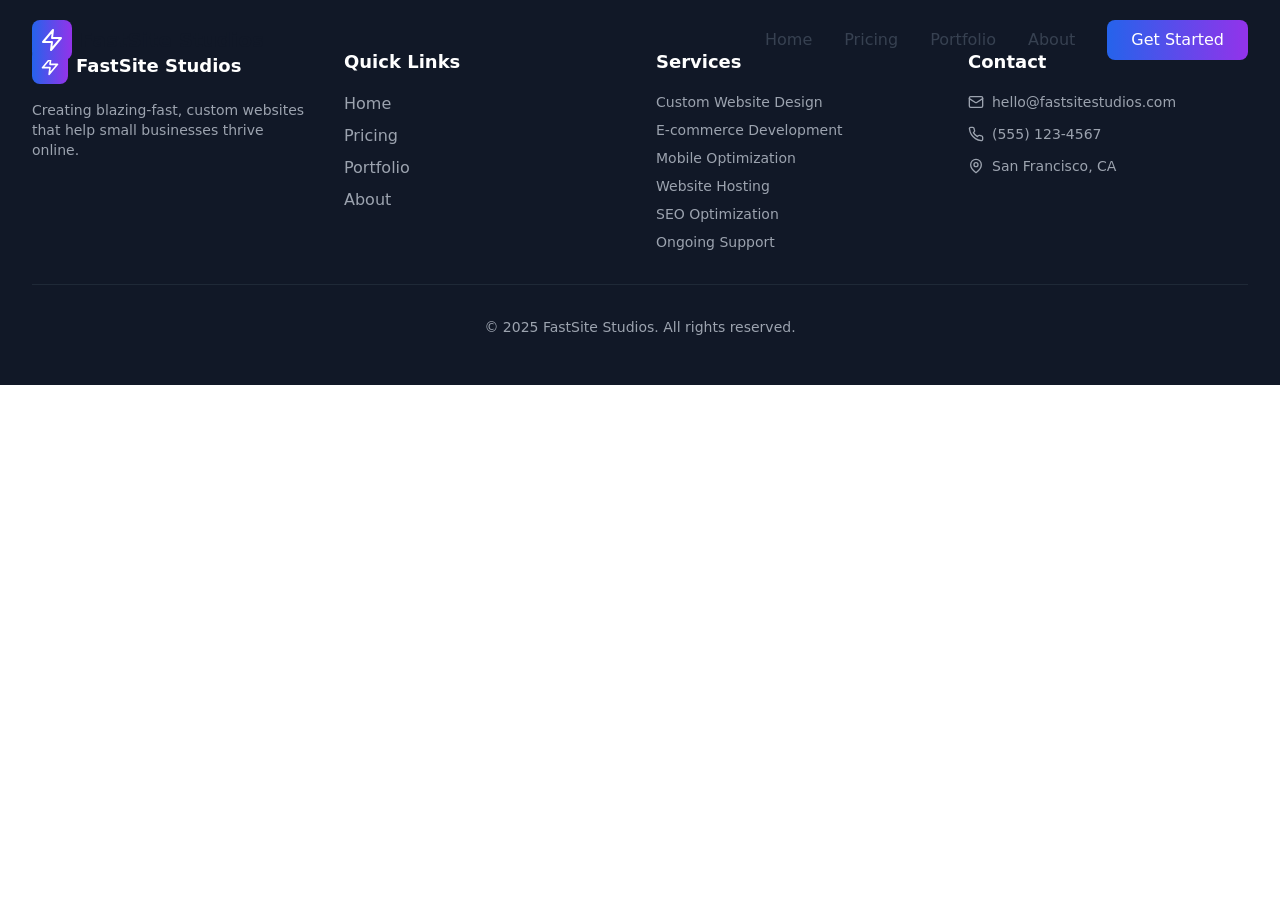
==== commit 950e3831: "Deploying to gh-pages from @ syphernite/built4you.github.io@0a1e24cb714718b0d82d7ff4b32f579d5564c319" ====
--- a/index.html
+++ b/index.html
@@ -2,16 +2,11 @@
 <html lang="en">
   <head>
     <meta charset="UTF-8" />
-    <link rel="icon" type="image/svg+xml" href="vite.svg" />
+    <link rel="icon" type="image/svg+xml" href="/vite.svg" />
     <meta name="viewport" content="width=device-width, initial-scale=1.0" />
-    <title>Thai Riverside - Authentic Thai Cuisine on the Holston River | Kingsport, TN</title>
-    <meta name="description" content="Thai Riverside is Kingsport's top-rated Thai restaurant, offering authentic Thai flavors, riverside dining, and dog-friendly patio seating on the Holston River." />
-    <meta name="keywords" content="Thai restaurant, Kingsport TN, riverside dining, authentic Thai food, dog friendly, patio dining, Thai cuisine" />
-    <link rel="preconnect" href="https://fonts.googleapis.com">
-    <link rel="preconnect" href="https://fonts.gstatic.com" crossorigin>
-    <link href="https://fonts.googleapis.com/css2?family=Inter:wght@300;400;500;600;700&family=Playfair+Display:wght@400;500;600;700&display=swap" rel="stylesheet">
-    <script type="module" crossorigin src="/assets/index-DnPeUqf5.js"></script>
-    <link rel="stylesheet" crossorigin href="/assets/index-DwOQQMQN.css">
+    <title>Professional Web Agency Website</title>
+    <script type="module" crossorigin src="/assets/index-CMTBijM6.js"></script>
+    <link rel="stylesheet" crossorigin href="/assets/index-Dx4EM-ti.css">
   </head>
   <body>
     <div id="root"></div>
--- a/assets/index-Dx4EM-ti.css
+++ b/assets/index-Dx4EM-ti.css
@@ -0,0 +1 @@
+*,:before,:after{--tw-border-spacing-x: 0;--tw-border-spacing-y: 0;--tw-translate-x: 0;--tw-translate-y: 0;--tw-rotate: 0;--tw-skew-x: 0;--tw-skew-y: 0;--tw-scale-x: 1;--tw-scale-y: 1;--tw-pan-x: ;--tw-pan-y: ;--tw-pinch-zoom: ;--tw-scroll-snap-strictness: proximity;--tw-gradient-from-position: ;--tw-gradient-via-position: ;--tw-gradient-to-position: ;--tw-ordinal: ;--tw-slashed-zero: ;--tw-numeric-figure: ;--tw-numeric-spacing: ;--tw-numeric-fraction: ;--tw-ring-inset: ;--tw-ring-offset-width: 0px;--tw-ring-offset-color: #fff;--tw-ring-color: rgb(59 130 246 / .5);--tw-ring-offset-shadow: 0 0 #0000;--tw-ring-shadow: 0 0 #0000;--tw-shadow: 0 0 #0000;--tw-shadow-colored: 0 0 #0000;--tw-blur: ;--tw-brightness: ;--tw-contrast: ;--tw-grayscale: ;--tw-hue-rotate: ;--tw-invert: ;--tw-saturate: ;--tw-sepia: ;--tw-drop-shadow: ;--tw-backdrop-blur: ;--tw-backdrop-brightness: ;--tw-backdrop-contrast: ;--tw-backdrop-grayscale: ;--tw-backdrop-hue-rotate: ;--tw-backdrop-invert: ;--tw-backdrop-opacity: ;--tw-backdrop-saturate: ;--tw-backdrop-sepia: ;--tw-contain-size: ;--tw-contain-layout: ;--tw-contain-paint: ;--tw-contain-style: }::backdrop{--tw-border-spacing-x: 0;--tw-border-spacing-y: 0;--tw-translate-x: 0;--tw-translate-y: 0;--tw-rotate: 0;--tw-skew-x: 0;--tw-skew-y: 0;--tw-scale-x: 1;--tw-scale-y: 1;--tw-pan-x: ;--tw-pan-y: ;--tw-pinch-zoom: ;--tw-scroll-snap-strictness: proximity;--tw-gradient-from-position: ;--tw-gradient-via-position: ;--tw-gradient-to-position: ;--tw-ordinal: ;--tw-slashed-zero: ;--tw-numeric-figure: ;--tw-numeric-spacing: ;--tw-numeric-fraction: ;--tw-ring-inset: ;--tw-ring-offset-width: 0px;--tw-ring-offset-color: #fff;--tw-ring-color: rgb(59 130 246 / .5);--tw-ring-offset-shadow: 0 0 #0000;--tw-ring-shadow: 0 0 #0000;--tw-shadow: 0 0 #0000;--tw-shadow-colored: 0 0 #0000;--tw-blur: ;--tw-brightness: ;--tw-contrast: ;--tw-grayscale: ;--tw-hue-rotate: ;--tw-invert: ;--tw-saturate: ;--tw-sepia: ;--tw-drop-shadow: ;--tw-backdrop-blur: ;--tw-backdrop-brightness: ;--tw-backdrop-contrast: ;--tw-backdrop-grayscale: ;--tw-backdrop-hue-rotate: ;--tw-backdrop-invert: ;--tw-backdrop-opacity: ;--tw-backdrop-saturate: ;--tw-backdrop-sepia: ;--tw-contain-size: ;--tw-contain-layout: ;--tw-contain-paint: ;--tw-contain-style: }*,:before,:after{box-sizing:border-box;border-width:0;border-style:solid;border-color:#e5e7eb}:before,:after{--tw-content: ""}html,:host{line-height:1.5;-webkit-text-size-adjust:100%;-moz-tab-size:4;-o-tab-size:4;tab-size:4;font-family:ui-sans-serif,system-ui,sans-serif,"Apple Color Emoji","Segoe UI Emoji",Segoe UI Symbol,"Noto Color Emoji";font-feature-settings:normal;font-variation-settings:normal;-webkit-tap-highlight-color:transparent}body{margin:0;line-height:inherit}hr{height:0;color:inherit;border-top-width:1px}abbr:where([title]){-webkit-text-decoration:underline dotted;text-decoration:underline dotted}h1,h2,h3,h4,h5,h6{font-size:inherit;font-weight:inherit}a{color:inherit;text-decoration:inherit}b,strong{font-weight:bolder}code,kbd,samp,pre{font-family:ui-monospace,SFMono-Regular,Menlo,Monaco,Consolas,Liberation Mono,Courier New,monospace;font-feature-settings:normal;font-variation-settings:normal;font-size:1em}small{font-size:80%}sub,sup{font-size:75%;line-height:0;position:relative;vertical-align:baseline}sub{bottom:-.25em}sup{top:-.5em}table{text-indent:0;border-color:inherit;border-collapse:collapse}button,input,optgroup,select,textarea{font-family:inherit;font-feature-settings:inherit;font-variation-settings:inherit;font-size:100%;font-weight:inherit;line-height:inherit;letter-spacing:inherit;color:inherit;margin:0;padding:0}button,select{text-transform:none}button,input:where([type=button]),input:where([type=reset]),input:where([type=submit]){-webkit-appearance:button;background-color:transparent;background-image:none}:-moz-focusring{outline:auto}:-moz-ui-invalid{box-shadow:none}progress{vertical-align:baseline}::-webkit-inner-spin-button,::-webkit-outer-spin-button{height:auto}[type=search]{-webkit-appearance:textfield;outline-offset:-2px}::-webkit-search-decoration{-webkit-appearance:none}::-webkit-file-upload-button{-webkit-appearance:button;font:inherit}summary{display:list-item}blockquote,dl,dd,h1,h2,h3,h4,h5,h6,hr,figure,p,pre{margin:0}fieldset{margin:0;padding:0}legend{padding:0}ol,ul,menu{list-style:none;margin:0;padding:0}dialog{padding:0}textarea{resize:vertical}input::-moz-placeholder,textarea::-moz-placeholder{opacity:1;color:#9ca3af}input::placeholder,textarea::placeholder{opacity:1;color:#9ca3af}button,[role=button]{cursor:pointer}:disabled{cursor:default}img,svg,video,canvas,audio,iframe,embed,object{display:block;vertical-align:middle}img,video{max-width:100%;height:auto}[hidden]:where(:not([hidden=until-found])){display:none}.pointer-events-none{pointer-events:none}.fixed{position:fixed}.absolute{position:absolute}.relative{position:relative}.sticky{position:sticky}.inset-0{top:0;right:0;bottom:0;left:0}.inset-2{top:.5rem;right:.5rem;bottom:.5rem;left:.5rem}.-top-4{top:-1rem}.bottom-0{bottom:0}.bottom-2{bottom:.5rem}.left-0{left:0}.left-1\/2{left:50%}.left-1\/4{left:25%}.left-2{left:.5rem}.right-0{right:0}.right-1\/4{right:25%}.right-2{right:.5rem}.right-4{right:1rem}.top-0{top:0}.top-1\/4{top:25%}.top-24{top:6rem}.top-3\/4{top:75%}.top-4{top:1rem}.z-10{z-index:10}.z-50{z-index:50}.mx-3{margin-left:.75rem;margin-right:.75rem}.mx-4{margin-left:1rem;margin-right:1rem}.mx-auto{margin-left:auto;margin-right:auto}.mb-12{margin-bottom:3rem}.mb-16{margin-bottom:4rem}.mb-2{margin-bottom:.5rem}.mb-3{margin-bottom:.75rem}.mb-4{margin-bottom:1rem}.mb-6{margin-bottom:1.5rem}.mb-8{margin-bottom:2rem}.ml-2{margin-left:.5rem}.ml-3{margin-left:.75rem}.mr-2{margin-right:.5rem}.mr-3{margin-right:.75rem}.mt-0\.5{margin-top:.125rem}.mt-16{margin-top:4rem}.mt-2{margin-top:.5rem}.mt-4{margin-top:1rem}.mt-8{margin-top:2rem}.block{display:block}.inline-block{display:inline-block}.flex{display:flex}.inline-flex{display:inline-flex}.grid{display:grid}.hidden{display:none}.h-1{height:.25rem}.h-1\.5{height:.375rem}.h-10{height:2.5rem}.h-12{height:3rem}.h-16{height:4rem}.h-2{height:.5rem}.h-20{height:5rem}.h-32{height:8rem}.h-36{height:9rem}.h-4{height:1rem}.h-40{height:10rem}.h-5{height:1.25rem}.h-6{height:1.5rem}.h-64{height:16rem}.h-8{height:2rem}.h-96{height:24rem}.h-full{height:100%}.h-px{height:1px}.min-h-screen{min-height:100vh}.w-1{width:.25rem}.w-1\.5{width:.375rem}.w-10{width:2.5rem}.w-11{width:2.75rem}.w-12{width:3rem}.w-16{width:4rem}.w-2{width:.5rem}.w-20{width:5rem}.w-32{width:8rem}.w-4{width:1rem}.w-48{width:12rem}.w-5{width:1.25rem}.w-6{width:1.5rem}.w-8{width:2rem}.w-fit{width:-moz-fit-content;width:fit-content}.w-full{width:100%}.w-px{width:1px}.max-w-2xl{max-width:42rem}.max-w-3xl{max-width:48rem}.max-w-4xl{max-width:56rem}.max-w-6xl{max-width:72rem}.max-w-7xl{max-width:80rem}.max-w-md{max-width:28rem}.flex-shrink-0{flex-shrink:0}.grow{flex-grow:1}.-translate-x-1\/2{--tw-translate-x: -50%;transform:translate(var(--tw-translate-x),var(--tw-translate-y)) rotate(var(--tw-rotate)) skew(var(--tw-skew-x)) skewY(var(--tw-skew-y)) scaleX(var(--tw-scale-x)) scaleY(var(--tw-scale-y))}.translate-x-1{--tw-translate-x: .25rem;transform:translate(var(--tw-translate-x),var(--tw-translate-y)) rotate(var(--tw-rotate)) skew(var(--tw-skew-x)) skewY(var(--tw-skew-y)) scaleX(var(--tw-scale-x)) scaleY(var(--tw-scale-y))}.translate-x-6{--tw-translate-x: 1.5rem;transform:translate(var(--tw-translate-x),var(--tw-translate-y)) rotate(var(--tw-rotate)) skew(var(--tw-skew-x)) skewY(var(--tw-skew-y)) scaleX(var(--tw-scale-x)) scaleY(var(--tw-scale-y))}.translate-y-0{--tw-translate-y: 0px;transform:translate(var(--tw-translate-x),var(--tw-translate-y)) rotate(var(--tw-rotate)) skew(var(--tw-skew-x)) skewY(var(--tw-skew-y)) scaleX(var(--tw-scale-x)) scaleY(var(--tw-scale-y))}.translate-y-10{--tw-translate-y: 2.5rem;transform:translate(var(--tw-translate-x),var(--tw-translate-y)) rotate(var(--tw-rotate)) skew(var(--tw-skew-x)) skewY(var(--tw-skew-y)) scaleX(var(--tw-scale-x)) scaleY(var(--tw-scale-y))}.transform{transform:translate(var(--tw-translate-x),var(--tw-translate-y)) rotate(var(--tw-rotate)) skew(var(--tw-skew-x)) skewY(var(--tw-skew-y)) scaleX(var(--tw-scale-x)) scaleY(var(--tw-scale-y))}@keyframes bounce{0%,to{transform:translateY(-25%);animation-timing-function:cubic-bezier(.8,0,1,1)}50%{transform:none;animation-timing-function:cubic-bezier(0,0,.2,1)}}.animate-bounce{animation:bounce 1s infinite}@keyframes ping{75%,to{transform:scale(2);opacity:0}}.animate-ping{animation:ping 1s cubic-bezier(0,0,.2,1) infinite}@keyframes pulse{50%{opacity:.5}}.animate-pulse{animation:pulse 2s cubic-bezier(.4,0,.6,1) infinite}.cursor-pointer{cursor:pointer}.grid-cols-1{grid-template-columns:repeat(1,minmax(0,1fr))}.grid-cols-2{grid-template-columns:repeat(2,minmax(0,1fr))}.flex-col{flex-direction:column}.flex-wrap{flex-wrap:wrap}.items-start{align-items:flex-start}.items-end{align-items:flex-end}.items-center{align-items:center}.justify-center{justify-content:center}.justify-between{justify-content:space-between}.gap-1{gap:.25rem}.gap-12{gap:3rem}.gap-2{gap:.5rem}.gap-3{gap:.75rem}.gap-4{gap:1rem}.gap-6{gap:1.5rem}.gap-8{gap:2rem}.space-x-2>:not([hidden])~:not([hidden]){--tw-space-x-reverse: 0;margin-right:calc(.5rem * var(--tw-space-x-reverse));margin-left:calc(.5rem * calc(1 - var(--tw-space-x-reverse)))}.space-x-4>:not([hidden])~:not([hidden]){--tw-space-x-reverse: 0;margin-right:calc(1rem * var(--tw-space-x-reverse));margin-left:calc(1rem * calc(1 - var(--tw-space-x-reverse)))}.space-x-8>:not([hidden])~:not([hidden]){--tw-space-x-reverse: 0;margin-right:calc(2rem * var(--tw-space-x-reverse));margin-left:calc(2rem * calc(1 - var(--tw-space-x-reverse)))}.space-y-1>:not([hidden])~:not([hidden]){--tw-space-y-reverse: 0;margin-top:calc(.25rem * calc(1 - var(--tw-space-y-reverse)));margin-bottom:calc(.25rem * var(--tw-space-y-reverse))}.space-y-2>:not([hidden])~:not([hidden]){--tw-space-y-reverse: 0;margin-top:calc(.5rem * calc(1 - var(--tw-space-y-reverse)));margin-bottom:calc(.5rem * var(--tw-space-y-reverse))}.space-y-3>:not([hidden])~:not([hidden]){--tw-space-y-reverse: 0;margin-top:calc(.75rem * calc(1 - var(--tw-space-y-reverse)));margin-bottom:calc(.75rem * var(--tw-space-y-reverse))}.space-y-4>:not([hidden])~:not([hidden]){--tw-space-y-reverse: 0;margin-top:calc(1rem * calc(1 - var(--tw-space-y-reverse)));margin-bottom:calc(1rem * var(--tw-space-y-reverse))}.space-y-6>:not([hidden])~:not([hidden]){--tw-space-y-reverse: 0;margin-top:calc(1.5rem * calc(1 - var(--tw-space-y-reverse)));margin-bottom:calc(1.5rem * var(--tw-space-y-reverse))}.overflow-hidden{overflow:hidden}.rounded{border-radius:.25rem}.rounded-2xl{border-radius:1rem}.rounded-full{border-radius:9999px}.rounded-lg{border-radius:.5rem}.rounded-md{border-radius:.375rem}.rounded-xl{border-radius:.75rem}.rounded-b-lg{border-bottom-right-radius:.5rem;border-bottom-left-radius:.5rem}.rounded-t-lg{border-top-left-radius:.5rem;border-top-right-radius:.5rem}.border{border-width:1px}.border-2{border-width:2px}.border-b{border-bottom-width:1px}.border-t{border-top-width:1px}.border-blue-500{--tw-border-opacity: 1;border-color:rgb(59 130 246 / var(--tw-border-opacity, 1))}.border-blue-600{--tw-border-opacity: 1;border-color:rgb(37 99 235 / var(--tw-border-opacity, 1))}.border-gray-100{--tw-border-opacity: 1;border-color:rgb(243 244 246 / var(--tw-border-opacity, 1))}.border-gray-200{--tw-border-opacity: 1;border-color:rgb(229 231 235 / var(--tw-border-opacity, 1))}.border-gray-300{--tw-border-opacity: 1;border-color:rgb(209 213 219 / var(--tw-border-opacity, 1))}.border-gray-700{--tw-border-opacity: 1;border-color:rgb(55 65 81 / var(--tw-border-opacity, 1))}.border-gray-800{--tw-border-opacity: 1;border-color:rgb(31 41 55 / var(--tw-border-opacity, 1))}.border-green-400{--tw-border-opacity: 1;border-color:rgb(74 222 128 / var(--tw-border-opacity, 1))}.border-white{--tw-border-opacity: 1;border-color:rgb(255 255 255 / var(--tw-border-opacity, 1))}.border-white\/10{border-color:#ffffff1a}.border-white\/20{border-color:#fff3}.bg-blue-100{--tw-bg-opacity: 1;background-color:rgb(219 234 254 / var(--tw-bg-opacity, 1))}.bg-blue-50{--tw-bg-opacity: 1;background-color:rgb(239 246 255 / var(--tw-bg-opacity, 1))}.bg-blue-600{--tw-bg-opacity: 1;background-color:rgb(37 99 235 / var(--tw-bg-opacity, 1))}.bg-gray-100{--tw-bg-opacity: 1;background-color:rgb(243 244 246 / var(--tw-bg-opacity, 1))}.bg-gray-200{--tw-bg-opacity: 1;background-color:rgb(229 231 235 / var(--tw-bg-opacity, 1))}.bg-gray-50{--tw-bg-opacity: 1;background-color:rgb(249 250 251 / var(--tw-bg-opacity, 1))}.bg-gray-600{--tw-bg-opacity: 1;background-color:rgb(75 85 99 / var(--tw-bg-opacity, 1))}.bg-gray-700{--tw-bg-opacity: 1;background-color:rgb(55 65 81 / var(--tw-bg-opacity, 1))}.bg-gray-900{--tw-bg-opacity: 1;background-color:rgb(17 24 39 / var(--tw-bg-opacity, 1))}.bg-green-100{--tw-bg-opacity: 1;background-color:rgb(220 252 231 / var(--tw-bg-opacity, 1))}.bg-green-400{--tw-bg-opacity: 1;background-color:rgb(74 222 128 / var(--tw-bg-opacity, 1))}.bg-orange-100{--tw-bg-opacity: 1;background-color:rgb(255 237 213 / var(--tw-bg-opacity, 1))}.bg-purple-100{--tw-bg-opacity: 1;background-color:rgb(243 232 255 / var(--tw-bg-opacity, 1))}.bg-transparent{background-color:transparent}.bg-white{--tw-bg-opacity: 1;background-color:rgb(255 255 255 / var(--tw-bg-opacity, 1))}.bg-white\/20{background-color:#fff3}.bg-white\/95{background-color:#fffffff2}.bg-gradient-to-b{background-image:linear-gradient(to bottom,var(--tw-gradient-stops))}.bg-gradient-to-br{background-image:linear-gradient(to bottom right,var(--tw-gradient-stops))}.bg-gradient-to-l{background-image:linear-gradient(to left,var(--tw-gradient-stops))}.bg-gradient-to-r{background-image:linear-gradient(to right,var(--tw-gradient-stops))}.bg-gradient-to-t{background-image:linear-gradient(to top,var(--tw-gradient-stops))}.from-black{--tw-gradient-from: #000 var(--tw-gradient-from-position);--tw-gradient-to: rgb(0 0 0 / 0) var(--tw-gradient-to-position);--tw-gradient-stops: var(--tw-gradient-from), var(--tw-gradient-to)}.from-blue-100{--tw-gradient-from: #dbeafe var(--tw-gradient-from-position);--tw-gradient-to: rgb(219 234 254 / 0) var(--tw-gradient-to-position);--tw-gradient-stops: var(--tw-gradient-from), var(--tw-gradient-to)}.from-blue-400{--tw-gradient-from: #60a5fa var(--tw-gradient-from-position);--tw-gradient-to: rgb(96 165 250 / 0) var(--tw-gradient-to-position);--tw-gradient-stops: var(--tw-gradient-from), var(--tw-gradient-to)}.from-blue-50{--tw-gradient-from: #eff6ff var(--tw-gradient-from-position);--tw-gradient-to: rgb(239 246 255 / 0) var(--tw-gradient-to-position);--tw-gradient-stops: var(--tw-gradient-from), var(--tw-gradient-to)}.from-blue-600{--tw-gradient-from: #2563eb var(--tw-gradient-from-position);--tw-gradient-to: rgb(37 99 235 / 0) var(--tw-gradient-to-position);--tw-gradient-stops: var(--tw-gradient-from), var(--tw-gradient-to)}.from-blue-600\/20{--tw-gradient-from: rgb(37 99 235 / .2) var(--tw-gradient-from-position);--tw-gradient-to: rgb(37 99 235 / 0) var(--tw-gradient-to-position);--tw-gradient-stops: var(--tw-gradient-from), var(--tw-gradient-to)}.from-gray-800{--tw-gradient-from: #1f2937 var(--tw-gradient-from-position);--tw-gradient-to: rgb(31 41 55 / 0) var(--tw-gradient-to-position);--tw-gradient-stops: var(--tw-gradient-from), var(--tw-gradient-to)}.from-green-300{--tw-gradient-from: #86efac var(--tw-gradient-from-position);--tw-gradient-to: rgb(134 239 172 / 0) var(--tw-gradient-to-position);--tw-gradient-stops: var(--tw-gradient-from), var(--tw-gradient-to)}.from-green-400{--tw-gradient-from: #4ade80 var(--tw-gradient-from-position);--tw-gradient-to: rgb(74 222 128 / 0) var(--tw-gradient-to-position);--tw-gradient-stops: var(--tw-gradient-from), var(--tw-gradient-to)}.from-green-400\/10{--tw-gradient-from: rgb(74 222 128 / .1) var(--tw-gradient-from-position);--tw-gradient-to: rgb(74 222 128 / 0) var(--tw-gradient-to-position);--tw-gradient-stops: var(--tw-gradient-from), var(--tw-gradient-to)}.from-green-400\/20{--tw-gradient-from: rgb(74 222 128 / .2) var(--tw-gradient-from-position);--tw-gradient-to: rgb(74 222 128 / 0) var(--tw-gradient-to-position);--tw-gradient-stops: var(--tw-gradient-from), var(--tw-gradient-to)}.from-green-50{--tw-gradient-from: #f0fdf4 var(--tw-gradient-from-position);--tw-gradient-to: rgb(240 253 244 / 0) var(--tw-gradient-to-position);--tw-gradient-stops: var(--tw-gradient-from), var(--tw-gradient-to)}.from-orange-400{--tw-gradient-from: #fb923c var(--tw-gradient-from-position);--tw-gradient-to: rgb(251 146 60 / 0) var(--tw-gradient-to-position);--tw-gradient-stops: var(--tw-gradient-from), var(--tw-gradient-to)}.from-pink-400{--tw-gradient-from: #f472b6 var(--tw-gradient-from-position);--tw-gradient-to: rgb(244 114 182 / 0) var(--tw-gradient-to-position);--tw-gradient-stops: var(--tw-gradient-from), var(--tw-gradient-to)}.from-purple-900{--tw-gradient-from: #581c87 var(--tw-gradient-from-position);--tw-gradient-to: rgb(88 28 135 / 0) var(--tw-gradient-to-position);--tw-gradient-stops: var(--tw-gradient-from), var(--tw-gradient-to)}.from-purple-900\/20{--tw-gradient-from: rgb(88 28 135 / .2) var(--tw-gradient-from-position);--tw-gradient-to: rgb(88 28 135 / 0) var(--tw-gradient-to-position);--tw-gradient-stops: var(--tw-gradient-from), var(--tw-gradient-to)}.from-red-400{--tw-gradient-from: #f87171 var(--tw-gradient-from-position);--tw-gradient-to: rgb(248 113 113 / 0) var(--tw-gradient-to-position);--tw-gradient-stops: var(--tw-gradient-from), var(--tw-gradient-to)}.from-transparent{--tw-gradient-from: transparent var(--tw-gradient-from-position);--tw-gradient-to: rgb(0 0 0 / 0) var(--tw-gradient-to-position);--tw-gradient-stops: var(--tw-gradient-from), var(--tw-gradient-to)}.from-white{--tw-gradient-from: #fff var(--tw-gradient-from-position);--tw-gradient-to: rgb(255 255 255 / 0) var(--tw-gradient-to-position);--tw-gradient-stops: var(--tw-gradient-from), var(--tw-gradient-to)}.from-white\/10{--tw-gradient-from: rgb(255 255 255 / .1) var(--tw-gradient-from-position);--tw-gradient-to: rgb(255 255 255 / 0) var(--tw-gradient-to-position);--tw-gradient-stops: var(--tw-gradient-from), var(--tw-gradient-to)}.from-white\/5{--tw-gradient-from: rgb(255 255 255 / .05) var(--tw-gradient-from-position);--tw-gradient-to: rgb(255 255 255 / 0) var(--tw-gradient-to-position);--tw-gradient-stops: var(--tw-gradient-from), var(--tw-gradient-to)}.from-yellow-400{--tw-gradient-from: #facc15 var(--tw-gradient-from-position);--tw-gradient-to: rgb(250 204 21 / 0) var(--tw-gradient-to-position);--tw-gradient-stops: var(--tw-gradient-from), var(--tw-gradient-to)}.via-blue-400\/50{--tw-gradient-to: rgb(96 165 250 / 0) var(--tw-gradient-to-position);--tw-gradient-stops: var(--tw-gradient-from), rgb(96 165 250 / .5) var(--tw-gradient-via-position), var(--tw-gradient-to)}.via-blue-900\/20{--tw-gradient-to: rgb(30 58 138 / 0) var(--tw-gradient-to-position);--tw-gradient-stops: var(--tw-gradient-from), rgb(30 58 138 / .2) var(--tw-gradient-via-position), var(--tw-gradient-to)}.via-green-300{--tw-gradient-to: rgb(134 239 172 / 0) var(--tw-gradient-to-position);--tw-gradient-stops: var(--tw-gradient-from), #86efac var(--tw-gradient-via-position), var(--tw-gradient-to)}.via-green-400\/10{--tw-gradient-to: rgb(74 222 128 / 0) var(--tw-gradient-to-position);--tw-gradient-stops: var(--tw-gradient-from), rgb(74 222 128 / .1) var(--tw-gradient-via-position), var(--tw-gradient-to)}.via-green-400\/50{--tw-gradient-to: rgb(74 222 128 / 0) var(--tw-gradient-to-position);--tw-gradient-stops: var(--tw-gradient-from), rgb(74 222 128 / .5) var(--tw-gradient-via-position), var(--tw-gradient-to)}.via-green-500\/10{--tw-gradient-to: rgb(34 197 94 / 0) var(--tw-gradient-to-position);--tw-gradient-stops: var(--tw-gradient-from), rgb(34 197 94 / .1) var(--tw-gradient-via-position), var(--tw-gradient-to)}.via-purple-200{--tw-gradient-to: rgb(233 213 255 / 0) var(--tw-gradient-to-position);--tw-gradient-stops: var(--tw-gradient-from), #e9d5ff var(--tw-gradient-via-position), var(--tw-gradient-to)}.via-purple-400\/10{--tw-gradient-to: rgb(192 132 252 / 0) var(--tw-gradient-to-position);--tw-gradient-stops: var(--tw-gradient-from), rgb(192 132 252 / .1) var(--tw-gradient-via-position), var(--tw-gradient-to)}.via-purple-400\/50{--tw-gradient-to: rgb(192 132 252 / 0) var(--tw-gradient-to-position);--tw-gradient-stops: var(--tw-gradient-from), rgb(192 132 252 / .5) var(--tw-gradient-via-position), var(--tw-gradient-to)}.via-purple-900\/10{--tw-gradient-to: rgb(88 28 135 / 0) var(--tw-gradient-to-position);--tw-gradient-stops: var(--tw-gradient-from), rgb(88 28 135 / .1) var(--tw-gradient-via-position), var(--tw-gradient-to)}.via-purple-900\/20{--tw-gradient-to: rgb(88 28 135 / 0) var(--tw-gradient-to-position);--tw-gradient-stops: var(--tw-gradient-from), rgb(88 28 135 / .2) var(--tw-gradient-via-position), var(--tw-gradient-to)}.via-teal-400{--tw-gradient-to: rgb(45 212 191 / 0) var(--tw-gradient-to-position);--tw-gradient-stops: var(--tw-gradient-from), #2dd4bf var(--tw-gradient-via-position), var(--tw-gradient-to)}.via-teal-400\/50{--tw-gradient-to: rgb(45 212 191 / 0) var(--tw-gradient-to-position);--tw-gradient-stops: var(--tw-gradient-from), rgb(45 212 191 / .5) var(--tw-gradient-via-position), var(--tw-gradient-to)}.via-transparent{--tw-gradient-to: rgb(0 0 0 / 0) var(--tw-gradient-to-position);--tw-gradient-stops: var(--tw-gradient-from), transparent var(--tw-gradient-via-position), var(--tw-gradient-to)}.via-white\/20{--tw-gradient-to: rgb(255 255 255 / 0) var(--tw-gradient-to-position);--tw-gradient-stops: var(--tw-gradient-from), rgb(255 255 255 / .2) var(--tw-gradient-via-position), var(--tw-gradient-to)}.to-blue-200{--tw-gradient-to: #bfdbfe var(--tw-gradient-to-position)}.to-blue-400{--tw-gradient-to: #60a5fa var(--tw-gradient-to-position)}.to-blue-50{--tw-gradient-to: #eff6ff var(--tw-gradient-to-position)}.to-blue-600{--tw-gradient-to: #2563eb var(--tw-gradient-to-position)}.to-blue-900{--tw-gradient-to: #1e3a8a var(--tw-gradient-to-position)}.to-blue-900\/30{--tw-gradient-to: rgb(30 58 138 / .3) var(--tw-gradient-to-position)}.to-gray-300{--tw-gradient-to: #d1d5db var(--tw-gradient-to-position)}.to-gray-900{--tw-gradient-to: #111827 var(--tw-gradient-to-position)}.to-green-900\/20{--tw-gradient-to: rgb(20 83 45 / .2) var(--tw-gradient-to-position)}.to-orange-500{--tw-gradient-to: #f97316 var(--tw-gradient-to-position)}.to-pink-500{--tw-gradient-to: #ec4899 var(--tw-gradient-to-position)}.to-purple-100{--tw-gradient-to: #f3e8ff var(--tw-gradient-to-position)}.to-purple-50{--tw-gradient-to: #faf5ff var(--tw-gradient-to-position)}.to-purple-500{--tw-gradient-to: #a855f7 var(--tw-gradient-to-position)}.to-purple-600{--tw-gradient-to: #9333ea var(--tw-gradient-to-position)}.to-purple-600\/20{--tw-gradient-to: rgb(147 51 234 / .2) var(--tw-gradient-to-position)}.to-red-500{--tw-gradient-to: #ef4444 var(--tw-gradient-to-position)}.to-teal-300{--tw-gradient-to: #5eead4 var(--tw-gradient-to-position)}.to-teal-400{--tw-gradient-to: #2dd4bf var(--tw-gradient-to-position)}.to-teal-400\/10{--tw-gradient-to: rgb(45 212 191 / .1) var(--tw-gradient-to-position)}.to-teal-400\/20{--tw-gradient-to: rgb(45 212 191 / .2) var(--tw-gradient-to-position)}.to-teal-500{--tw-gradient-to: #14b8a6 var(--tw-gradient-to-position)}.to-transparent{--tw-gradient-to: transparent var(--tw-gradient-to-position)}.to-white\/10{--tw-gradient-to: rgb(255 255 255 / .1) var(--tw-gradient-to-position)}.to-white\/5{--tw-gradient-to: rgb(255 255 255 / .05) var(--tw-gradient-to-position)}.bg-clip-text{-webkit-background-clip:text;background-clip:text}.fill-current{fill:currentColor}.object-cover{-o-object-fit:cover;object-fit:cover}.p-2{padding:.5rem}.p-3{padding:.75rem}.p-4{padding:1rem}.p-6{padding:1.5rem}.p-8{padding:2rem}.px-10{padding-left:2.5rem;padding-right:2.5rem}.px-2{padding-left:.5rem;padding-right:.5rem}.px-3{padding-left:.75rem;padding-right:.75rem}.px-4{padding-left:1rem;padding-right:1rem}.px-6{padding-left:1.5rem;padding-right:1.5rem}.px-8{padding-left:2rem;padding-right:2rem}.py-1{padding-top:.25rem;padding-bottom:.25rem}.py-12{padding-top:3rem;padding-bottom:3rem}.py-2{padding-top:.5rem;padding-bottom:.5rem}.py-20{padding-top:5rem;padding-bottom:5rem}.py-3{padding-top:.75rem;padding-bottom:.75rem}.py-4{padding-top:1rem;padding-bottom:1rem}.py-5{padding-top:1.25rem;padding-bottom:1.25rem}.py-8{padding-top:2rem;padding-bottom:2rem}.pb-3{padding-bottom:.75rem}.pb-8{padding-bottom:2rem}.pt-16{padding-top:4rem}.pt-2{padding-top:.5rem}.pt-6{padding-top:1.5rem}.pt-8{padding-top:2rem}.text-center{text-align:center}.text-2xl{font-size:1.5rem;line-height:2rem}.text-3xl{font-size:1.875rem;line-height:2.25rem}.text-4xl{font-size:2.25rem;line-height:2.5rem}.text-5xl{font-size:3rem;line-height:1}.text-base{font-size:1rem;line-height:1.5rem}.text-lg{font-size:1.125rem;line-height:1.75rem}.text-sm{font-size:.875rem;line-height:1.25rem}.text-xl{font-size:1.25rem;line-height:1.75rem}.text-xs{font-size:.75rem;line-height:1rem}.font-black{font-weight:900}.font-bold{font-weight:700}.font-medium{font-weight:500}.font-semibold{font-weight:600}.leading-relaxed{line-height:1.625}.tracking-wider{letter-spacing:.05em}.text-black{--tw-text-opacity: 1;color:rgb(0 0 0 / var(--tw-text-opacity, 1))}.text-blue-100{--tw-text-opacity: 1;color:rgb(219 234 254 / var(--tw-text-opacity, 1))}.text-blue-600{--tw-text-opacity: 1;color:rgb(37 99 235 / var(--tw-text-opacity, 1))}.text-gray-300{--tw-text-opacity: 1;color:rgb(209 213 219 / var(--tw-text-opacity, 1))}.text-gray-400{--tw-text-opacity: 1;color:rgb(156 163 175 / var(--tw-text-opacity, 1))}.text-gray-500{--tw-text-opacity: 1;color:rgb(107 114 128 / var(--tw-text-opacity, 1))}.text-gray-600{--tw-text-opacity: 1;color:rgb(75 85 99 / var(--tw-text-opacity, 1))}.text-gray-700{--tw-text-opacity: 1;color:rgb(55 65 81 / var(--tw-text-opacity, 1))}.text-gray-900{--tw-text-opacity: 1;color:rgb(17 24 39 / var(--tw-text-opacity, 1))}.text-green-400{--tw-text-opacity: 1;color:rgb(74 222 128 / var(--tw-text-opacity, 1))}.text-green-400\/20{color:#4ade8033}.text-green-500{--tw-text-opacity: 1;color:rgb(34 197 94 / var(--tw-text-opacity, 1))}.text-green-600{--tw-text-opacity: 1;color:rgb(22 163 74 / var(--tw-text-opacity, 1))}.text-green-800{--tw-text-opacity: 1;color:rgb(22 101 52 / var(--tw-text-opacity, 1))}.text-orange-600{--tw-text-opacity: 1;color:rgb(234 88 12 / var(--tw-text-opacity, 1))}.text-purple-600{--tw-text-opacity: 1;color:rgb(147 51 234 / var(--tw-text-opacity, 1))}.text-red-500{--tw-text-opacity: 1;color:rgb(239 68 68 / var(--tw-text-opacity, 1))}.text-transparent{color:transparent}.text-white{--tw-text-opacity: 1;color:rgb(255 255 255 / var(--tw-text-opacity, 1))}.text-yellow-400{--tw-text-opacity: 1;color:rgb(250 204 21 / var(--tw-text-opacity, 1))}.opacity-0{opacity:0}.opacity-10{opacity:.1}.opacity-100{opacity:1}.opacity-30{opacity:.3}.opacity-90{opacity:.9}.shadow-lg{--tw-shadow: 0 10px 15px -3px rgb(0 0 0 / .1), 0 4px 6px -4px rgb(0 0 0 / .1);--tw-shadow-colored: 0 10px 15px -3px var(--tw-shadow-color), 0 4px 6px -4px var(--tw-shadow-color);box-shadow:var(--tw-ring-offset-shadow, 0 0 #0000),var(--tw-ring-shadow, 0 0 #0000),var(--tw-shadow)}.shadow-md{--tw-shadow: 0 4px 6px -1px rgb(0 0 0 / .1), 0 2px 4px -2px rgb(0 0 0 / .1);--tw-shadow-colored: 0 4px 6px -1px var(--tw-shadow-color), 0 2px 4px -2px var(--tw-shadow-color);box-shadow:var(--tw-ring-offset-shadow, 0 0 #0000),var(--tw-ring-shadow, 0 0 #0000),var(--tw-shadow)}.shadow-xl{--tw-shadow: 0 20px 25px -5px rgb(0 0 0 / .1), 0 8px 10px -6px rgb(0 0 0 / .1);--tw-shadow-colored: 0 20px 25px -5px var(--tw-shadow-color), 0 8px 10px -6px var(--tw-shadow-color);box-shadow:var(--tw-ring-offset-shadow, 0 0 #0000),var(--tw-ring-shadow, 0 0 #0000),var(--tw-shadow)}.ring-4{--tw-ring-offset-shadow: var(--tw-ring-inset) 0 0 0 var(--tw-ring-offset-width) var(--tw-ring-offset-color);--tw-ring-shadow: var(--tw-ring-inset) 0 0 0 calc(4px + var(--tw-ring-offset-width)) var(--tw-ring-color);box-shadow:var(--tw-ring-offset-shadow),var(--tw-ring-shadow),var(--tw-shadow, 0 0 #0000)}.ring-blue-100{--tw-ring-opacity: 1;--tw-ring-color: rgb(219 234 254 / var(--tw-ring-opacity, 1))}.blur-lg{--tw-blur: blur(16px);filter:var(--tw-blur) var(--tw-brightness) var(--tw-contrast) var(--tw-grayscale) var(--tw-hue-rotate) var(--tw-invert) var(--tw-saturate) var(--tw-sepia) var(--tw-drop-shadow)}.blur-sm{--tw-blur: blur(4px);filter:var(--tw-blur) var(--tw-brightness) var(--tw-contrast) var(--tw-grayscale) var(--tw-hue-rotate) var(--tw-invert) var(--tw-saturate) var(--tw-sepia) var(--tw-drop-shadow)}.drop-shadow-2xl{--tw-drop-shadow: drop-shadow(0 25px 25px rgb(0 0 0 / .15));filter:var(--tw-blur) var(--tw-brightness) var(--tw-contrast) var(--tw-grayscale) var(--tw-hue-rotate) var(--tw-invert) var(--tw-saturate) var(--tw-sepia) var(--tw-drop-shadow)}.filter{filter:var(--tw-blur) var(--tw-brightness) var(--tw-contrast) var(--tw-grayscale) var(--tw-hue-rotate) var(--tw-invert) var(--tw-saturate) var(--tw-sepia) var(--tw-drop-shadow)}.backdrop-blur-lg{--tw-backdrop-blur: blur(16px);-webkit-backdrop-filter:var(--tw-backdrop-blur) var(--tw-backdrop-brightness) var(--tw-backdrop-contrast) var(--tw-backdrop-grayscale) var(--tw-backdrop-hue-rotate) var(--tw-backdrop-invert) var(--tw-backdrop-opacity) var(--tw-backdrop-saturate) var(--tw-backdrop-sepia);backdrop-filter:var(--tw-backdrop-blur) var(--tw-backdrop-brightness) var(--tw-backdrop-contrast) var(--tw-backdrop-grayscale) var(--tw-backdrop-hue-rotate) var(--tw-backdrop-invert) var(--tw-backdrop-opacity) var(--tw-backdrop-saturate) var(--tw-backdrop-sepia)}.backdrop-blur-md{--tw-backdrop-blur: blur(12px);-webkit-backdrop-filter:var(--tw-backdrop-blur) var(--tw-backdrop-brightness) var(--tw-backdrop-contrast) var(--tw-backdrop-grayscale) var(--tw-backdrop-hue-rotate) var(--tw-backdrop-invert) var(--tw-backdrop-opacity) var(--tw-backdrop-saturate) var(--tw-backdrop-sepia);backdrop-filter:var(--tw-backdrop-blur) var(--tw-backdrop-brightness) var(--tw-backdrop-contrast) var(--tw-backdrop-grayscale) var(--tw-backdrop-hue-rotate) var(--tw-backdrop-invert) var(--tw-backdrop-opacity) var(--tw-backdrop-saturate) var(--tw-backdrop-sepia)}.backdrop-blur-sm{--tw-backdrop-blur: blur(4px);-webkit-backdrop-filter:var(--tw-backdrop-blur) var(--tw-backdrop-brightness) var(--tw-backdrop-contrast) var(--tw-backdrop-grayscale) var(--tw-backdrop-hue-rotate) var(--tw-backdrop-invert) var(--tw-backdrop-opacity) var(--tw-backdrop-saturate) var(--tw-backdrop-sepia);backdrop-filter:var(--tw-backdrop-blur) var(--tw-backdrop-brightness) var(--tw-backdrop-contrast) var(--tw-backdrop-grayscale) var(--tw-backdrop-hue-rotate) var(--tw-backdrop-invert) var(--tw-backdrop-opacity) var(--tw-backdrop-saturate) var(--tw-backdrop-sepia)}.transition{transition-property:color,background-color,border-color,text-decoration-color,fill,stroke,opacity,box-shadow,transform,filter,-webkit-backdrop-filter;transition-property:color,background-color,border-color,text-decoration-color,fill,stroke,opacity,box-shadow,transform,filter,backdrop-filter;transition-property:color,background-color,border-color,text-decoration-color,fill,stroke,opacity,box-shadow,transform,filter,backdrop-filter,-webkit-backdrop-filter;transition-timing-function:cubic-bezier(.4,0,.2,1);transition-duration:.15s}.transition-all{transition-property:all;transition-timing-function:cubic-bezier(.4,0,.2,1);transition-duration:.15s}.transition-colors{transition-property:color,background-color,border-color,text-decoration-color,fill,stroke;transition-timing-function:cubic-bezier(.4,0,.2,1);transition-duration:.15s}.transition-opacity{transition-property:opacity;transition-timing-function:cubic-bezier(.4,0,.2,1);transition-duration:.15s}.transition-shadow{transition-property:box-shadow;transition-timing-function:cubic-bezier(.4,0,.2,1);transition-duration:.15s}.transition-transform{transition-property:transform;transition-timing-function:cubic-bezier(.4,0,.2,1);transition-duration:.15s}.delay-300{transition-delay:.3s}.delay-500{transition-delay:.5s}.delay-700{transition-delay:.7s}.duration-1000{transition-duration:1s}.duration-200{transition-duration:.2s}.duration-300{transition-duration:.3s}.duration-500{transition-duration:.5s}.hover\:scale-105:hover{--tw-scale-x: 1.05;--tw-scale-y: 1.05;transform:translate(var(--tw-translate-x),var(--tw-translate-y)) rotate(var(--tw-rotate)) skew(var(--tw-skew-x)) skewY(var(--tw-skew-y)) scaleX(var(--tw-scale-x)) scaleY(var(--tw-scale-y))}.hover\:transform:hover{transform:translate(var(--tw-translate-x),var(--tw-translate-y)) rotate(var(--tw-rotate)) skew(var(--tw-skew-x)) skewY(var(--tw-skew-y)) scaleX(var(--tw-scale-x)) scaleY(var(--tw-scale-y))}.hover\:border-gray-300:hover{--tw-border-opacity: 1;border-color:rgb(209 213 219 / var(--tw-border-opacity, 1))}.hover\:border-green-400\/50:hover{border-color:#4ade8080}.hover\:bg-blue-600:hover{--tw-bg-opacity: 1;background-color:rgb(37 99 235 / var(--tw-bg-opacity, 1))}.hover\:bg-gray-100:hover{--tw-bg-opacity: 1;background-color:rgb(243 244 246 / var(--tw-bg-opacity, 1))}.hover\:bg-gray-200:hover{--tw-bg-opacity: 1;background-color:rgb(229 231 235 / var(--tw-bg-opacity, 1))}.hover\:bg-gray-50:hover{--tw-bg-opacity: 1;background-color:rgb(249 250 251 / var(--tw-bg-opacity, 1))}.hover\:bg-gray-800:hover{--tw-bg-opacity: 1;background-color:rgb(31 41 55 / var(--tw-bg-opacity, 1))}.hover\:bg-green-400:hover{--tw-bg-opacity: 1;background-color:rgb(74 222 128 / var(--tw-bg-opacity, 1))}.hover\:bg-white:hover{--tw-bg-opacity: 1;background-color:rgb(255 255 255 / var(--tw-bg-opacity, 1))}.hover\:bg-white\/30:hover{background-color:#ffffff4d}.hover\:text-black:hover{--tw-text-opacity: 1;color:rgb(0 0 0 / var(--tw-text-opacity, 1))}.hover\:text-blue-600:hover{--tw-text-opacity: 1;color:rgb(37 99 235 / var(--tw-text-opacity, 1))}.hover\:text-blue-700:hover{--tw-text-opacity: 1;color:rgb(29 78 216 / var(--tw-text-opacity, 1))}.hover\:text-white:hover{--tw-text-opacity: 1;color:rgb(255 255 255 / var(--tw-text-opacity, 1))}.hover\:shadow-2xl:hover{--tw-shadow: 0 25px 50px -12px rgb(0 0 0 / .25);--tw-shadow-colored: 0 25px 50px -12px var(--tw-shadow-color);box-shadow:var(--tw-ring-offset-shadow, 0 0 #0000),var(--tw-ring-shadow, 0 0 #0000),var(--tw-shadow)}.hover\:shadow-lg:hover{--tw-shadow: 0 10px 15px -3px rgb(0 0 0 / .1), 0 4px 6px -4px rgb(0 0 0 / .1);--tw-shadow-colored: 0 10px 15px -3px var(--tw-shadow-color), 0 4px 6px -4px var(--tw-shadow-color);box-shadow:var(--tw-ring-offset-shadow, 0 0 #0000),var(--tw-ring-shadow, 0 0 #0000),var(--tw-shadow)}.hover\:shadow-xl:hover{--tw-shadow: 0 20px 25px -5px rgb(0 0 0 / .1), 0 8px 10px -6px rgb(0 0 0 / .1);--tw-shadow-colored: 0 20px 25px -5px var(--tw-shadow-color), 0 8px 10px -6px var(--tw-shadow-color);box-shadow:var(--tw-ring-offset-shadow, 0 0 #0000),var(--tw-ring-shadow, 0 0 #0000),var(--tw-shadow)}.hover\:shadow-green-500\/20:hover{--tw-shadow-color: rgb(34 197 94 / .2);--tw-shadow: var(--tw-shadow-colored)}.hover\:shadow-green-500\/50:hover{--tw-shadow-color: rgb(34 197 94 / .5);--tw-shadow: var(--tw-shadow-colored)}.focus\:border-blue-500:focus{--tw-border-opacity: 1;border-color:rgb(59 130 246 / var(--tw-border-opacity, 1))}.focus\:outline-none:focus{outline:2px solid transparent;outline-offset:2px}.focus\:ring-2:focus{--tw-ring-offset-shadow: var(--tw-ring-inset) 0 0 0 var(--tw-ring-offset-width) var(--tw-ring-offset-color);--tw-ring-shadow: var(--tw-ring-inset) 0 0 0 calc(2px + var(--tw-ring-offset-width)) var(--tw-ring-color);box-shadow:var(--tw-ring-offset-shadow),var(--tw-ring-shadow),var(--tw-shadow, 0 0 #0000)}.focus\:ring-blue-500:focus{--tw-ring-opacity: 1;--tw-ring-color: rgb(59 130 246 / var(--tw-ring-opacity, 1))}.focus\:ring-offset-2:focus{--tw-ring-offset-width: 2px}.group:hover .group-hover\:translate-x-1{--tw-translate-x: .25rem;transform:translate(var(--tw-translate-x),var(--tw-translate-y)) rotate(var(--tw-rotate)) skew(var(--tw-skew-x)) skewY(var(--tw-skew-y)) scaleX(var(--tw-scale-x)) scaleY(var(--tw-scale-y))}.group:hover .group-hover\:scale-110{--tw-scale-x: 1.1;--tw-scale-y: 1.1;transform:translate(var(--tw-translate-x),var(--tw-translate-y)) rotate(var(--tw-rotate)) skew(var(--tw-skew-x)) skewY(var(--tw-skew-y)) scaleX(var(--tw-scale-x)) scaleY(var(--tw-scale-y))}.group:hover .group-hover\:text-green-300{--tw-text-opacity: 1;color:rgb(134 239 172 / var(--tw-text-opacity, 1))}.group:hover .group-hover\:opacity-100{opacity:1}@media (min-width: 640px){.sm\:flex-row{flex-direction:row}.sm\:gap-4{gap:1rem}.sm\:px-6{padding-left:1.5rem;padding-right:1.5rem}}@media (min-width: 768px){.md\:h-40{height:10rem}.md\:h-44{height:11rem}.md\:h-48{height:12rem}.md\:w-24{width:6rem}.md\:w-40{width:10rem}.md\:w-64{width:16rem}.md\:grid-cols-2{grid-template-columns:repeat(2,minmax(0,1fr))}.md\:grid-cols-3{grid-template-columns:repeat(3,minmax(0,1fr))}.md\:grid-cols-4{grid-template-columns:repeat(4,minmax(0,1fr))}.md\:space-x-16>:not([hidden])~:not([hidden]){--tw-space-x-reverse: 0;margin-right:calc(4rem * var(--tw-space-x-reverse));margin-left:calc(4rem * calc(1 - var(--tw-space-x-reverse)))}.md\:text-2xl{font-size:1.5rem;line-height:2rem}.md\:text-4xl{font-size:2.25rem;line-height:2.5rem}.md\:text-5xl{font-size:3rem;line-height:1}.md\:text-6xl{font-size:3.75rem;line-height:1}.md\:text-7xl{font-size:4.5rem;line-height:1}}@media (min-width: 1024px){.lg\:col-span-1{grid-column:span 1 / span 1}.lg\:col-span-2{grid-column:span 2 / span 2}.lg\:flex{display:flex}.lg\:hidden{display:none}.lg\:h-20{height:5rem}.lg\:grid-cols-2{grid-template-columns:repeat(2,minmax(0,1fr))}.lg\:grid-cols-3{grid-template-columns:repeat(3,minmax(0,1fr))}.lg\:grid-cols-4{grid-template-columns:repeat(4,minmax(0,1fr))}.lg\:px-8{padding-left:2rem;padding-right:2rem}.lg\:py-32{padding-top:8rem;padding-bottom:8rem}.lg\:pt-20{padding-top:5rem}.lg\:text-7xl{font-size:4.5rem;line-height:1}.lg\:text-8xl{font-size:6rem;line-height:1}}@media (min-width: 1280px){.xl\:grid-cols-3{grid-template-columns:repeat(3,minmax(0,1fr))}}
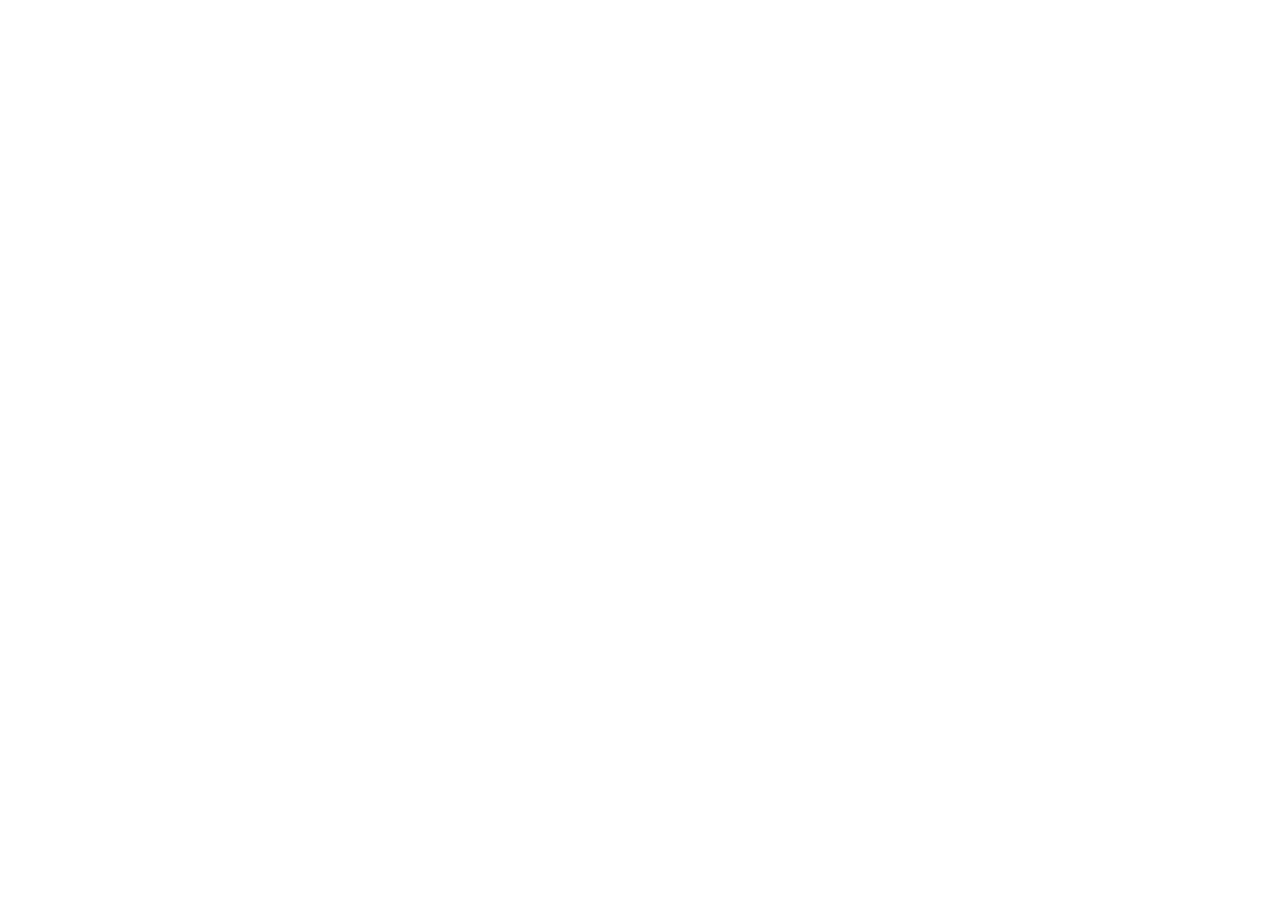
==== commit 6fd177e2: "Deploy all projects to GitHub Pages b326d9b6444354fe0cdbee6fcc7e1b7528792767" ====
--- a/index.html
+++ b/index.html
@@ -4,11 +4,15 @@
     <meta charset="UTF-8" />
     <link rel="icon" type="image/svg+xml" href="/vite.svg" />
     <meta name="viewport" content="width=device-width, initial-scale=1.0" />
-    <title>Professional Web Agency Website</title>
-    <script type="module" crossorigin src="/assets/index-CMTBijM6.js"></script>
-    <link rel="stylesheet" crossorigin href="/assets/index-Dx4EM-ti.css">
+    <meta name="description" content="Built4You - Custom websites for small businesses. Professional, fast-loading websites that grow your business." />
+    <title>Built4You - Custom Websites for Small Businesses</title>
+    <link rel="preconnect" href="https://fonts.googleapis.com">
+    <link rel="preconnect" href="https://fonts.gstatic.com" crossorigin>
+    <link href="https://fonts.googleapis.com/css2?family=Inter:wght@300;400;500;600;700;800;900&display=swap" rel="stylesheet">
+    <script type="module" crossorigin src="/assets/index-DlV5jVKX.js"></script>
+    <link rel="stylesheet" crossorigin href="/assets/index-G0QAvKTA.css">
   </head>
   <body>
     <div id="root"></div>
   </body>
-</html>
+</html>
--- a/assets/index-G0QAvKTA.css
+++ b/assets/index-G0QAvKTA.css
@@ -0,0 +1 @@
+*,:before,:after{--tw-border-spacing-x: 0;--tw-border-spacing-y: 0;--tw-translate-x: 0;--tw-translate-y: 0;--tw-rotate: 0;--tw-skew-x: 0;--tw-skew-y: 0;--tw-scale-x: 1;--tw-scale-y: 1;--tw-pan-x: ;--tw-pan-y: ;--tw-pinch-zoom: ;--tw-scroll-snap-strictness: proximity;--tw-gradient-from-position: ;--tw-gradient-via-position: ;--tw-gradient-to-position: ;--tw-ordinal: ;--tw-slashed-zero: ;--tw-numeric-figure: ;--tw-numeric-spacing: ;--tw-numeric-fraction: ;--tw-ring-inset: ;--tw-ring-offset-width: 0px;--tw-ring-offset-color: #fff;--tw-ring-color: rgb(59 130 246 / .5);--tw-ring-offset-shadow: 0 0 #0000;--tw-ring-shadow: 0 0 #0000;--tw-shadow: 0 0 #0000;--tw-shadow-colored: 0 0 #0000;--tw-blur: ;--tw-brightness: ;--tw-contrast: ;--tw-grayscale: ;--tw-hue-rotate: ;--tw-invert: ;--tw-saturate: ;--tw-sepia: ;--tw-drop-shadow: ;--tw-backdrop-blur: ;--tw-backdrop-brightness: ;--tw-backdrop-contrast: ;--tw-backdrop-grayscale: ;--tw-backdrop-hue-rotate: ;--tw-backdrop-invert: ;--tw-backdrop-opacity: ;--tw-backdrop-saturate: ;--tw-backdrop-sepia: ;--tw-contain-size: ;--tw-contain-layout: ;--tw-contain-paint: ;--tw-contain-style: }::backdrop{--tw-border-spacing-x: 0;--tw-border-spacing-y: 0;--tw-translate-x: 0;--tw-translate-y: 0;--tw-rotate: 0;--tw-skew-x: 0;--tw-skew-y: 0;--tw-scale-x: 1;--tw-scale-y: 1;--tw-pan-x: ;--tw-pan-y: ;--tw-pinch-zoom: ;--tw-scroll-snap-strictness: proximity;--tw-gradient-from-position: ;--tw-gradient-via-position: ;--tw-gradient-to-position: ;--tw-ordinal: ;--tw-slashed-zero: ;--tw-numeric-figure: ;--tw-numeric-spacing: ;--tw-numeric-fraction: ;--tw-ring-inset: ;--tw-ring-offset-width: 0px;--tw-ring-offset-color: #fff;--tw-ring-color: rgb(59 130 246 / .5);--tw-ring-offset-shadow: 0 0 #0000;--tw-ring-shadow: 0 0 #0000;--tw-shadow: 0 0 #0000;--tw-shadow-colored: 0 0 #0000;--tw-blur: ;--tw-brightness: ;--tw-contrast: ;--tw-grayscale: ;--tw-hue-rotate: ;--tw-invert: ;--tw-saturate: ;--tw-sepia: ;--tw-drop-shadow: ;--tw-backdrop-blur: ;--tw-backdrop-brightness: ;--tw-backdrop-contrast: ;--tw-backdrop-grayscale: ;--tw-backdrop-hue-rotate: ;--tw-backdrop-invert: ;--tw-backdrop-opacity: ;--tw-backdrop-saturate: ;--tw-backdrop-sepia: ;--tw-contain-size: ;--tw-contain-layout: ;--tw-contain-paint: ;--tw-contain-style: }*,:before,:after{box-sizing:border-box;border-width:0;border-style:solid;border-color:#e5e7eb}:before,:after{--tw-content: ""}html,:host{line-height:1.5;-webkit-text-size-adjust:100%;-moz-tab-size:4;-o-tab-size:4;tab-size:4;font-family:Inter,system-ui,sans-serif;font-feature-settings:normal;font-variation-settings:normal;-webkit-tap-highlight-color:transparent}body{margin:0;line-height:inherit}hr{height:0;color:inherit;border-top-width:1px}abbr:where([title]){-webkit-text-decoration:underline dotted;text-decoration:underline dotted}h1,h2,h3,h4,h5,h6{font-size:inherit;font-weight:inherit}a{color:inherit;text-decoration:inherit}b,strong{font-weight:bolder}code,kbd,samp,pre{font-family:ui-monospace,SFMono-Regular,Menlo,Monaco,Consolas,Liberation Mono,Courier New,monospace;font-feature-settings:normal;font-variation-settings:normal;font-size:1em}small{font-size:80%}sub,sup{font-size:75%;line-height:0;position:relative;vertical-align:baseline}sub{bottom:-.25em}sup{top:-.5em}table{text-indent:0;border-color:inherit;border-collapse:collapse}button,input,optgroup,select,textarea{font-family:inherit;font-feature-settings:inherit;font-variation-settings:inherit;font-size:100%;font-weight:inherit;line-height:inherit;letter-spacing:inherit;color:inherit;margin:0;padding:0}button,select{text-transform:none}button,input:where([type=button]),input:where([type=reset]),input:where([type=submit]){-webkit-appearance:button;background-color:transparent;background-image:none}:-moz-focusring{outline:auto}:-moz-ui-invalid{box-shadow:none}progress{vertical-align:baseline}::-webkit-inner-spin-button,::-webkit-outer-spin-button{height:auto}[type=search]{-webkit-appearance:textfield;outline-offset:-2px}::-webkit-search-decoration{-webkit-appearance:none}::-webkit-file-upload-button{-webkit-appearance:button;font:inherit}summary{display:list-item}blockquote,dl,dd,h1,h2,h3,h4,h5,h6,hr,figure,p,pre{margin:0}fieldset{margin:0;padding:0}legend{padding:0}ol,ul,menu{list-style:none;margin:0;padding:0}dialog{padding:0}textarea{resize:vertical}input::-moz-placeholder,textarea::-moz-placeholder{opacity:1;color:#9ca3af}input::placeholder,textarea::placeholder{opacity:1;color:#9ca3af}button,[role=button]{cursor:pointer}:disabled{cursor:default}img,svg,video,canvas,audio,iframe,embed,object{display:block;vertical-align:middle}img,video{max-width:100%;height:auto}[hidden]:where(:not([hidden=until-found])){display:none}.visible{visibility:visible}.fixed{position:fixed}.absolute{position:absolute}.relative{position:relative}.-inset-2{top:-.5rem;right:-.5rem;bottom:-.5rem;left:-.5rem}.inset-0{top:0;right:0;bottom:0;left:0}.-bottom-40{bottom:-10rem}.-left-40{left:-10rem}.-right-40{right:-10rem}.-top-40{top:-10rem}.bottom-0{bottom:0}.bottom-4{bottom:1rem}.left-0{left:0}.right-0{right:0}.right-3{right:.75rem}.top-0{top:0}.top-3{top:.75rem}.z-10{z-index:10}.z-40{z-index:40}.z-50{z-index:50}.mx-auto{margin-left:auto;margin-right:auto}.mb-1{margin-bottom:.25rem}.mb-12{margin-bottom:3rem}.mb-16{margin-bottom:4rem}.mb-2{margin-bottom:.5rem}.mb-20{margin-bottom:5rem}.mb-3{margin-bottom:.75rem}.mb-4{margin-bottom:1rem}.mb-6{margin-bottom:1.5rem}.mb-8{margin-bottom:2rem}.ml-2{margin-left:.5rem}.mr-1{margin-right:.25rem}.mr-3{margin-right:.75rem}.mt-0\.5{margin-top:.125rem}.mt-12{margin-top:3rem}.mt-16{margin-top:4rem}.mt-6{margin-top:1.5rem}.mt-8{margin-top:2rem}.block{display:block}.inline-block{display:inline-block}.inline{display:inline}.flex{display:flex}.inline-flex{display:inline-flex}.table{display:table}.grid{display:grid}.hidden{display:none}.h-0\.5{height:.125rem}.h-1\.5{height:.375rem}.h-16{height:4rem}.h-20{height:5rem}.h-4{height:1rem}.h-5{height:1.25rem}.h-6{height:1.5rem}.h-8{height:2rem}.h-80{height:20rem}.h-96{height:24rem}.h-full{height:100%}.min-h-screen{min-height:100vh}.w-1\.5{width:.375rem}.w-16{width:4rem}.w-4{width:1rem}.w-5{width:1.25rem}.w-6{width:1.5rem}.w-8{width:2rem}.w-80{width:20rem}.w-full{width:100%}.max-w-2xl{max-width:42rem}.max-w-3xl{max-width:48rem}.max-w-4xl{max-width:56rem}.max-w-5xl{max-width:64rem}.max-w-7xl{max-width:80rem}.max-w-md{max-width:28rem}.max-w-xl{max-width:36rem}.flex-shrink-0{flex-shrink:0}.grow{flex-grow:1}.scale-105{--tw-scale-x: 1.05;--tw-scale-y: 1.05;transform:translate(var(--tw-translate-x),var(--tw-translate-y)) rotate(var(--tw-rotate)) skew(var(--tw-skew-x)) skewY(var(--tw-skew-y)) scaleX(var(--tw-scale-x)) scaleY(var(--tw-scale-y))}.transform{transform:translate(var(--tw-translate-x),var(--tw-translate-y)) rotate(var(--tw-rotate)) skew(var(--tw-skew-x)) skewY(var(--tw-skew-y)) scaleX(var(--tw-scale-x)) scaleY(var(--tw-scale-y))}@keyframes bounce{0%,to{transform:translateY(-25%);animation-timing-function:cubic-bezier(.8,0,1,1)}50%{transform:none;animation-timing-function:cubic-bezier(0,0,.2,1)}}.animate-bounce{animation:bounce 1s infinite}@keyframes fadeInUp{0%{opacity:0;transform:translateY(30px)}to{opacity:1;transform:translateY(0)}}.animate-fade-in-up{animation:fadeInUp .8s ease-out}@keyframes ping{75%,to{transform:scale(2);opacity:0}}.animate-ping{animation:ping 1s cubic-bezier(0,0,.2,1) infinite}@keyframes pulse{50%{opacity:.5}}.animate-pulse{animation:pulse 2s cubic-bezier(.4,0,.6,1) infinite}.scroll-mt-20{scroll-margin-top:5rem}.list-inside{list-style-position:inside}.list-disc{list-style-type:disc}.grid-cols-1{grid-template-columns:repeat(1,minmax(0,1fr))}.flex-col{flex-direction:column}.items-start{align-items:flex-start}.items-center{align-items:center}.justify-center{justify-content:center}.justify-between{justify-content:space-between}.gap-12{gap:3rem}.gap-16{gap:4rem}.gap-2{gap:.5rem}.gap-3{gap:.75rem}.gap-4{gap:1rem}.gap-6{gap:1.5rem}.gap-8{gap:2rem}.space-x-1>:not([hidden])~:not([hidden]){--tw-space-x-reverse: 0;margin-right:calc(.25rem * var(--tw-space-x-reverse));margin-left:calc(.25rem * calc(1 - var(--tw-space-x-reverse)))}.space-x-2>:not([hidden])~:not([hidden]){--tw-space-x-reverse: 0;margin-right:calc(.5rem * var(--tw-space-x-reverse));margin-left:calc(.5rem * calc(1 - var(--tw-space-x-reverse)))}.space-x-3>:not([hidden])~:not([hidden]){--tw-space-x-reverse: 0;margin-right:calc(.75rem * var(--tw-space-x-reverse));margin-left:calc(.75rem * calc(1 - var(--tw-space-x-reverse)))}.space-x-4>:not([hidden])~:not([hidden]){--tw-space-x-reverse: 0;margin-right:calc(1rem * var(--tw-space-x-reverse));margin-left:calc(1rem * calc(1 - var(--tw-space-x-reverse)))}.space-x-6>:not([hidden])~:not([hidden]){--tw-space-x-reverse: 0;margin-right:calc(1.5rem * var(--tw-space-x-reverse));margin-left:calc(1.5rem * calc(1 - var(--tw-space-x-reverse)))}.space-y-2>:not([hidden])~:not([hidden]){--tw-space-y-reverse: 0;margin-top:calc(.5rem * calc(1 - var(--tw-space-y-reverse)));margin-bottom:calc(.5rem * var(--tw-space-y-reverse))}.space-y-4>:not([hidden])~:not([hidden]){--tw-space-y-reverse: 0;margin-top:calc(1rem * calc(1 - var(--tw-space-y-reverse)));margin-bottom:calc(1rem * var(--tw-space-y-reverse))}.space-y-6>:not([hidden])~:not([hidden]){--tw-space-y-reverse: 0;margin-top:calc(1.5rem * calc(1 - var(--tw-space-y-reverse)));margin-bottom:calc(1.5rem * var(--tw-space-y-reverse))}.overflow-hidden{overflow:hidden}.rounded{border-radius:.25rem}.rounded-2xl{border-radius:1rem}.rounded-3xl{border-radius:1.5rem}.rounded-full{border-radius:9999px}.rounded-lg{border-radius:.5rem}.rounded-md{border-radius:.375rem}.rounded-xl{border-radius:.75rem}.border{border-width:1px}.border-b{border-bottom-width:1px}.border-t{border-top-width:1px}.border-gray-300{--tw-border-opacity: 1;border-color:rgb(209 213 219 / var(--tw-border-opacity, 1))}.border-slate-100{--tw-border-opacity: 1;border-color:rgb(241 245 249 / var(--tw-border-opacity, 1))}.border-slate-200{--tw-border-opacity: 1;border-color:rgb(226 232 240 / var(--tw-border-opacity, 1))}.border-slate-200\/20{border-color:#e2e8f033}.border-slate-300{--tw-border-opacity: 1;border-color:rgb(203 213 225 / var(--tw-border-opacity, 1))}.border-slate-800{--tw-border-opacity: 1;border-color:rgb(30 41 59 / var(--tw-border-opacity, 1))}.bg-black\/50{background-color:#00000080}.bg-blue-200\/20{background-color:#bfdbfe33}.bg-blue-600{--tw-bg-opacity: 1;background-color:rgb(37 99 235 / var(--tw-bg-opacity, 1))}.bg-emerald-100{--tw-bg-opacity: 1;background-color:rgb(209 250 229 / var(--tw-bg-opacity, 1))}.bg-emerald-200\/20{background-color:#a7f3d033}.bg-emerald-50{--tw-bg-opacity: 1;background-color:rgb(236 253 245 / var(--tw-bg-opacity, 1))}.bg-emerald-500{--tw-bg-opacity: 1;background-color:rgb(16 185 129 / var(--tw-bg-opacity, 1))}.bg-emerald-600{--tw-bg-opacity: 1;background-color:rgb(5 150 105 / var(--tw-bg-opacity, 1))}.bg-gray-50{--tw-bg-opacity: 1;background-color:rgb(249 250 251 / var(--tw-bg-opacity, 1))}.bg-indigo-500{--tw-bg-opacity: 1;background-color:rgb(99 102 241 / var(--tw-bg-opacity, 1))}.bg-indigo-600{--tw-bg-opacity: 1;background-color:rgb(79 70 229 / var(--tw-bg-opacity, 1))}.bg-slate-100{--tw-bg-opacity: 1;background-color:rgb(241 245 249 / var(--tw-bg-opacity, 1))}.bg-slate-50{--tw-bg-opacity: 1;background-color:rgb(248 250 252 / var(--tw-bg-opacity, 1))}.bg-slate-900{--tw-bg-opacity: 1;background-color:rgb(15 23 42 / var(--tw-bg-opacity, 1))}.bg-teal-600{--tw-bg-opacity: 1;background-color:rgb(13 148 136 / var(--tw-bg-opacity, 1))}.bg-transparent{background-color:transparent}.bg-white{--tw-bg-opacity: 1;background-color:rgb(255 255 255 / var(--tw-bg-opacity, 1))}.bg-white\/80{background-color:#fffc}.bg-white\/95{background-color:#fffffff2}.bg-gradient-to-b{background-image:linear-gradient(to bottom,var(--tw-gradient-stops))}.bg-gradient-to-br{background-image:linear-gradient(to bottom right,var(--tw-gradient-stops))}.bg-gradient-to-r{background-image:linear-gradient(to right,var(--tw-gradient-stops))}.bg-gradient-to-t{background-image:linear-gradient(to top,var(--tw-gradient-stops))}.from-blue-500{--tw-gradient-from: #3b82f6 var(--tw-gradient-from-position);--tw-gradient-to: rgb(59 130 246 / 0) var(--tw-gradient-to-position);--tw-gradient-stops: var(--tw-gradient-from), var(--tw-gradient-to)}.from-emerald-50{--tw-gradient-from: #ecfdf5 var(--tw-gradient-from-position);--tw-gradient-to: rgb(236 253 245 / 0) var(--tw-gradient-to-position);--tw-gradient-stops: var(--tw-gradient-from), var(--tw-gradient-to)}.from-emerald-500{--tw-gradient-from: #10b981 var(--tw-gradient-from-position);--tw-gradient-to: rgb(16 185 129 / 0) var(--tw-gradient-to-position);--tw-gradient-stops: var(--tw-gradient-from), var(--tw-gradient-to)}.from-emerald-600{--tw-gradient-from: #059669 var(--tw-gradient-from-position);--tw-gradient-to: rgb(5 150 105 / 0) var(--tw-gradient-to-position);--tw-gradient-stops: var(--tw-gradient-from), var(--tw-gradient-to)}.from-green-500{--tw-gradient-from: #22c55e var(--tw-gradient-from-position);--tw-gradient-to: rgb(34 197 94 / 0) var(--tw-gradient-to-position);--tw-gradient-stops: var(--tw-gradient-from), var(--tw-gradient-to)}.from-indigo-500{--tw-gradient-from: #6366f1 var(--tw-gradient-from-position);--tw-gradient-to: rgb(99 102 241 / 0) var(--tw-gradient-to-position);--tw-gradient-stops: var(--tw-gradient-from), var(--tw-gradient-to)}.from-orange-500{--tw-gradient-from: #f97316 var(--tw-gradient-from-position);--tw-gradient-to: rgb(249 115 22 / 0) var(--tw-gradient-to-position);--tw-gradient-stops: var(--tw-gradient-from), var(--tw-gradient-to)}.from-pink-500{--tw-gradient-from: #ec4899 var(--tw-gradient-from-position);--tw-gradient-to: rgb(236 72 153 / 0) var(--tw-gradient-to-position);--tw-gradient-stops: var(--tw-gradient-from), var(--tw-gradient-to)}.from-purple-500{--tw-gradient-from: #a855f7 var(--tw-gradient-from-position);--tw-gradient-to: rgb(168 85 247 / 0) var(--tw-gradient-to-position);--tw-gradient-stops: var(--tw-gradient-from), var(--tw-gradient-to)}.from-slate-50{--tw-gradient-from: #f8fafc var(--tw-gradient-from-position);--tw-gradient-to: rgb(248 250 252 / 0) var(--tw-gradient-to-position);--tw-gradient-stops: var(--tw-gradient-from), var(--tw-gradient-to)}.from-slate-900{--tw-gradient-from: #0f172a var(--tw-gradient-from-position);--tw-gradient-to: rgb(15 23 42 / 0) var(--tw-gradient-to-position);--tw-gradient-stops: var(--tw-gradient-from), var(--tw-gradient-to)}.from-slate-900\/20{--tw-gradient-from: rgb(15 23 42 / .2) var(--tw-gradient-from-position);--tw-gradient-to: rgb(15 23 42 / 0) var(--tw-gradient-to-position);--tw-gradient-stops: var(--tw-gradient-from), var(--tw-gradient-to)}.from-white{--tw-gradient-from: #fff var(--tw-gradient-from-position);--tw-gradient-to: rgb(255 255 255 / 0) var(--tw-gradient-to-position);--tw-gradient-stops: var(--tw-gradient-from), var(--tw-gradient-to)}.from-yellow-500{--tw-gradient-from: #eab308 var(--tw-gradient-from-position);--tw-gradient-to: rgb(234 179 8 / 0) var(--tw-gradient-to-position);--tw-gradient-stops: var(--tw-gradient-from), var(--tw-gradient-to)}.via-emerald-50{--tw-gradient-to: rgb(236 253 245 / 0) var(--tw-gradient-to-position);--tw-gradient-stops: var(--tw-gradient-from), #ecfdf5 var(--tw-gradient-via-position), var(--tw-gradient-to)}.to-blue-50{--tw-gradient-to: #eff6ff var(--tw-gradient-to-position)}.to-blue-500{--tw-gradient-to: #3b82f6 var(--tw-gradient-to-position)}.to-blue-600{--tw-gradient-to: #2563eb var(--tw-gradient-to-position)}.to-cyan-500{--tw-gradient-to: #06b6d4 var(--tw-gradient-to-position)}.to-emerald-500{--tw-gradient-to: #10b981 var(--tw-gradient-to-position)}.to-orange-500{--tw-gradient-to: #f97316 var(--tw-gradient-to-position)}.to-pink-500{--tw-gradient-to: #ec4899 var(--tw-gradient-to-position)}.to-purple-500{--tw-gradient-to: #a855f7 var(--tw-gradient-to-position)}.to-red-500{--tw-gradient-to: #ef4444 var(--tw-gradient-to-position)}.to-rose-500{--tw-gradient-to: #f43f5e var(--tw-gradient-to-position)}.to-slate-100{--tw-gradient-to: #f1f5f9 var(--tw-gradient-to-position)}.to-slate-700{--tw-gradient-to: #334155 var(--tw-gradient-to-position)}.to-teal-500{--tw-gradient-to: #14b8a6 var(--tw-gradient-to-position)}.to-transparent{--tw-gradient-to: transparent var(--tw-gradient-to-position)}.bg-clip-text{-webkit-background-clip:text;background-clip:text}.object-cover{-o-object-fit:cover;object-fit:cover}.p-12{padding:3rem}.p-2{padding:.5rem}.p-3{padding:.75rem}.p-4{padding:1rem}.p-6{padding:1.5rem}.p-8{padding:2rem}.px-12{padding-left:3rem;padding-right:3rem}.px-4{padding-left:1rem;padding-right:1rem}.px-6{padding-left:1.5rem;padding-right:1.5rem}.px-8{padding-left:2rem;padding-right:2rem}.py-10{padding-top:2.5rem;padding-bottom:2.5rem}.py-12{padding-top:3rem;padding-bottom:3rem}.py-16{padding-top:4rem;padding-bottom:4rem}.py-2{padding-top:.5rem;padding-bottom:.5rem}.py-20{padding-top:5rem;padding-bottom:5rem}.py-24{padding-top:6rem;padding-bottom:6rem}.py-3{padding-top:.75rem;padding-bottom:.75rem}.py-4{padding-top:1rem;padding-bottom:1rem}.py-6{padding-top:1.5rem;padding-bottom:1.5rem}.pr-4{padding-right:1rem}.pt-16{padding-top:4rem}.pt-8{padding-top:2rem}.text-left{text-align:left}.text-center{text-align:center}.font-sans{font-family:Inter,system-ui,sans-serif}.text-2xl{font-size:1.5rem;line-height:2rem}.text-3xl{font-size:1.875rem;line-height:2.25rem}.text-4xl{font-size:2.25rem;line-height:2.5rem}.text-lg{font-size:1.125rem;line-height:1.75rem}.text-sm{font-size:.875rem;line-height:1.25rem}.text-xl{font-size:1.25rem;line-height:1.75rem}.text-xs{font-size:.75rem;line-height:1rem}.font-bold{font-weight:700}.font-extrabold{font-weight:800}.font-medium{font-weight:500}.font-semibold{font-weight:600}.leading-relaxed{line-height:1.625}.leading-tight{line-height:1.25}.tracking-tight{letter-spacing:-.025em}.tracking-wider{letter-spacing:.05em}.text-black{--tw-text-opacity: 1;color:rgb(0 0 0 / var(--tw-text-opacity, 1))}.text-blue-600{--tw-text-opacity: 1;color:rgb(37 99 235 / var(--tw-text-opacity, 1))}.text-emerald-400{--tw-text-opacity: 1;color:rgb(52 211 153 / var(--tw-text-opacity, 1))}.text-emerald-500{--tw-text-opacity: 1;color:rgb(16 185 129 / var(--tw-text-opacity, 1))}.text-emerald-600{--tw-text-opacity: 1;color:rgb(5 150 105 / var(--tw-text-opacity, 1))}.text-gray-500{--tw-text-opacity: 1;color:rgb(107 114 128 / var(--tw-text-opacity, 1))}.text-gray-600{--tw-text-opacity: 1;color:rgb(75 85 99 / var(--tw-text-opacity, 1))}.text-gray-800{--tw-text-opacity: 1;color:rgb(31 41 55 / var(--tw-text-opacity, 1))}.text-gray-900{--tw-text-opacity: 1;color:rgb(17 24 39 / var(--tw-text-opacity, 1))}.text-green-600{--tw-text-opacity: 1;color:rgb(22 163 74 / var(--tw-text-opacity, 1))}.text-slate-300{--tw-text-opacity: 1;color:rgb(203 213 225 / var(--tw-text-opacity, 1))}.text-slate-400{--tw-text-opacity: 1;color:rgb(148 163 184 / var(--tw-text-opacity, 1))}.text-slate-500{--tw-text-opacity: 1;color:rgb(100 116 139 / var(--tw-text-opacity, 1))}.text-slate-600{--tw-text-opacity: 1;color:rgb(71 85 105 / var(--tw-text-opacity, 1))}.text-slate-700{--tw-text-opacity: 1;color:rgb(51 65 85 / var(--tw-text-opacity, 1))}.text-slate-800{--tw-text-opacity: 1;color:rgb(30 41 59 / var(--tw-text-opacity, 1))}.text-slate-900{--tw-text-opacity: 1;color:rgb(15 23 42 / var(--tw-text-opacity, 1))}.text-transparent{color:transparent}.text-white{--tw-text-opacity: 1;color:rgb(255 255 255 / var(--tw-text-opacity, 1))}.opacity-30{opacity:.3}.opacity-75{opacity:.75}.shadow{--tw-shadow: 0 1px 3px 0 rgb(0 0 0 / .1), 0 1px 2px -1px rgb(0 0 0 / .1);--tw-shadow-colored: 0 1px 3px 0 var(--tw-shadow-color), 0 1px 2px -1px var(--tw-shadow-color);box-shadow:var(--tw-ring-offset-shadow, 0 0 #0000),var(--tw-ring-shadow, 0 0 #0000),var(--tw-shadow)}.shadow-2xl{--tw-shadow: 0 25px 50px -12px rgb(0 0 0 / .25);--tw-shadow-colored: 0 25px 50px -12px var(--tw-shadow-color);box-shadow:var(--tw-ring-offset-shadow, 0 0 #0000),var(--tw-ring-shadow, 0 0 #0000),var(--tw-shadow)}.shadow-lg{--tw-shadow: 0 10px 15px -3px rgb(0 0 0 / .1), 0 4px 6px -4px rgb(0 0 0 / .1);--tw-shadow-colored: 0 10px 15px -3px var(--tw-shadow-color), 0 4px 6px -4px var(--tw-shadow-color);box-shadow:var(--tw-ring-offset-shadow, 0 0 #0000),var(--tw-ring-shadow, 0 0 #0000),var(--tw-shadow)}.shadow-md{--tw-shadow: 0 4px 6px -1px rgb(0 0 0 / .1), 0 2px 4px -2px rgb(0 0 0 / .1);--tw-shadow-colored: 0 4px 6px -1px var(--tw-shadow-color), 0 2px 4px -2px var(--tw-shadow-color);box-shadow:var(--tw-ring-offset-shadow, 0 0 #0000),var(--tw-ring-shadow, 0 0 #0000),var(--tw-shadow)}.shadow-xl{--tw-shadow: 0 20px 25px -5px rgb(0 0 0 / .1), 0 8px 10px -6px rgb(0 0 0 / .1);--tw-shadow-colored: 0 20px 25px -5px var(--tw-shadow-color), 0 8px 10px -6px var(--tw-shadow-color);box-shadow:var(--tw-ring-offset-shadow, 0 0 #0000),var(--tw-ring-shadow, 0 0 #0000),var(--tw-shadow)}.ring-2{--tw-ring-offset-shadow: var(--tw-ring-inset) 0 0 0 var(--tw-ring-offset-width) var(--tw-ring-offset-color);--tw-ring-shadow: var(--tw-ring-inset) 0 0 0 calc(2px + var(--tw-ring-offset-width)) var(--tw-ring-color);box-shadow:var(--tw-ring-offset-shadow),var(--tw-ring-shadow),var(--tw-shadow, 0 0 #0000)}.ring-blue-500{--tw-ring-opacity: 1;--tw-ring-color: rgb(59 130 246 / var(--tw-ring-opacity, 1))}.ring-emerald-500{--tw-ring-opacity: 1;--tw-ring-color: rgb(16 185 129 / var(--tw-ring-opacity, 1))}.blur-3xl{--tw-blur: blur(64px);filter:var(--tw-blur) var(--tw-brightness) var(--tw-contrast) var(--tw-grayscale) var(--tw-hue-rotate) var(--tw-invert) var(--tw-saturate) var(--tw-sepia) var(--tw-drop-shadow)}.blur-lg{--tw-blur: blur(16px);filter:var(--tw-blur) var(--tw-brightness) var(--tw-contrast) var(--tw-grayscale) var(--tw-hue-rotate) var(--tw-invert) var(--tw-saturate) var(--tw-sepia) var(--tw-drop-shadow)}.backdrop-blur-sm{--tw-backdrop-blur: blur(4px);-webkit-backdrop-filter:var(--tw-backdrop-blur) var(--tw-backdrop-brightness) var(--tw-backdrop-contrast) var(--tw-backdrop-grayscale) var(--tw-backdrop-hue-rotate) var(--tw-backdrop-invert) var(--tw-backdrop-opacity) var(--tw-backdrop-saturate) var(--tw-backdrop-sepia);backdrop-filter:var(--tw-backdrop-blur) var(--tw-backdrop-brightness) var(--tw-backdrop-contrast) var(--tw-backdrop-grayscale) var(--tw-backdrop-hue-rotate) var(--tw-backdrop-invert) var(--tw-backdrop-opacity) var(--tw-backdrop-saturate) var(--tw-backdrop-sepia)}.backdrop-blur-xl{--tw-backdrop-blur: blur(24px);-webkit-backdrop-filter:var(--tw-backdrop-blur) var(--tw-backdrop-brightness) var(--tw-backdrop-contrast) var(--tw-backdrop-grayscale) var(--tw-backdrop-hue-rotate) var(--tw-backdrop-invert) var(--tw-backdrop-opacity) var(--tw-backdrop-saturate) var(--tw-backdrop-sepia);backdrop-filter:var(--tw-backdrop-blur) var(--tw-backdrop-brightness) var(--tw-backdrop-contrast) var(--tw-backdrop-grayscale) var(--tw-backdrop-hue-rotate) var(--tw-backdrop-invert) var(--tw-backdrop-opacity) var(--tw-backdrop-saturate) var(--tw-backdrop-sepia)}.transition{transition-property:color,background-color,border-color,text-decoration-color,fill,stroke,opacity,box-shadow,transform,filter,-webkit-backdrop-filter;transition-property:color,background-color,border-color,text-decoration-color,fill,stroke,opacity,box-shadow,transform,filter,backdrop-filter;transition-property:color,background-color,border-color,text-decoration-color,fill,stroke,opacity,box-shadow,transform,filter,backdrop-filter,-webkit-backdrop-filter;transition-timing-function:cubic-bezier(.4,0,.2,1);transition-duration:.15s}.transition-all{transition-property:all;transition-timing-function:cubic-bezier(.4,0,.2,1);transition-duration:.15s}.transition-colors{transition-property:color,background-color,border-color,text-decoration-color,fill,stroke;transition-timing-function:cubic-bezier(.4,0,.2,1);transition-duration:.15s}.transition-opacity{transition-property:opacity;transition-timing-function:cubic-bezier(.4,0,.2,1);transition-duration:.15s}.transition-transform{transition-property:transform;transition-timing-function:cubic-bezier(.4,0,.2,1);transition-duration:.15s}.duration-200{transition-duration:.2s}.duration-300{transition-duration:.3s}.duration-500{transition-duration:.5s}.zoom-desktop-only{zoom:.75}@media (max-width: 1024px){.zoom-desktop-only{zoom:1}}.hover\:-translate-y-2:hover{--tw-translate-y: -.5rem;transform:translate(var(--tw-translate-x),var(--tw-translate-y)) rotate(var(--tw-rotate)) skew(var(--tw-skew-x)) skewY(var(--tw-skew-y)) scaleX(var(--tw-scale-x)) scaleY(var(--tw-scale-y))}.hover\:scale-105:hover{--tw-scale-x: 1.05;--tw-scale-y: 1.05;transform:translate(var(--tw-translate-x),var(--tw-translate-y)) rotate(var(--tw-rotate)) skew(var(--tw-skew-x)) skewY(var(--tw-skew-y)) scaleX(var(--tw-scale-x)) scaleY(var(--tw-scale-y))}.hover\:bg-blue-700:hover{--tw-bg-opacity: 1;background-color:rgb(29 78 216 / var(--tw-bg-opacity, 1))}.hover\:bg-emerald-700:hover{--tw-bg-opacity: 1;background-color:rgb(4 120 87 / var(--tw-bg-opacity, 1))}.hover\:bg-indigo-700:hover{--tw-bg-opacity: 1;background-color:rgb(67 56 202 / var(--tw-bg-opacity, 1))}.hover\:bg-slate-100:hover{--tw-bg-opacity: 1;background-color:rgb(241 245 249 / var(--tw-bg-opacity, 1))}.hover\:bg-slate-200:hover{--tw-bg-opacity: 1;background-color:rgb(226 232 240 / var(--tw-bg-opacity, 1))}.hover\:bg-slate-50:hover{--tw-bg-opacity: 1;background-color:rgb(248 250 252 / var(--tw-bg-opacity, 1))}.hover\:bg-teal-700:hover{--tw-bg-opacity: 1;background-color:rgb(15 118 110 / var(--tw-bg-opacity, 1))}.hover\:bg-white:hover{--tw-bg-opacity: 1;background-color:rgb(255 255 255 / var(--tw-bg-opacity, 1))}.hover\:from-emerald-600:hover{--tw-gradient-from: #059669 var(--tw-gradient-from-position);--tw-gradient-to: rgb(5 150 105 / 0) var(--tw-gradient-to-position);--tw-gradient-stops: var(--tw-gradient-from), var(--tw-gradient-to)}.hover\:from-emerald-700:hover{--tw-gradient-from: #047857 var(--tw-gradient-from-position);--tw-gradient-to: rgb(4 120 87 / 0) var(--tw-gradient-to-position);--tw-gradient-stops: var(--tw-gradient-from), var(--tw-gradient-to)}.hover\:to-blue-600:hover{--tw-gradient-to: #2563eb var(--tw-gradient-to-position)}.hover\:to-blue-700:hover{--tw-gradient-to: #1d4ed8 var(--tw-gradient-to-position)}.hover\:text-black:hover{--tw-text-opacity: 1;color:rgb(0 0 0 / var(--tw-text-opacity, 1))}.hover\:text-emerald-400:hover{--tw-text-opacity: 1;color:rgb(52 211 153 / var(--tw-text-opacity, 1))}.hover\:text-emerald-600:hover{--tw-text-opacity: 1;color:rgb(5 150 105 / var(--tw-text-opacity, 1))}.hover\:text-emerald-700:hover{--tw-text-opacity: 1;color:rgb(4 120 87 / var(--tw-text-opacity, 1))}.hover\:underline:hover{text-decoration-line:underline}.hover\:shadow-2xl:hover{--tw-shadow: 0 25px 50px -12px rgb(0 0 0 / .25);--tw-shadow-colored: 0 25px 50px -12px var(--tw-shadow-color);box-shadow:var(--tw-ring-offset-shadow, 0 0 #0000),var(--tw-ring-shadow, 0 0 #0000),var(--tw-shadow)}.hover\:shadow-lg:hover{--tw-shadow: 0 10px 15px -3px rgb(0 0 0 / .1), 0 4px 6px -4px rgb(0 0 0 / .1);--tw-shadow-colored: 0 10px 15px -3px var(--tw-shadow-color), 0 4px 6px -4px var(--tw-shadow-color);box-shadow:var(--tw-ring-offset-shadow, 0 0 #0000),var(--tw-ring-shadow, 0 0 #0000),var(--tw-shadow)}.hover\:shadow-xl:hover{--tw-shadow: 0 20px 25px -5px rgb(0 0 0 / .1), 0 8px 10px -6px rgb(0 0 0 / .1);--tw-shadow-colored: 0 20px 25px -5px var(--tw-shadow-color), 0 8px 10px -6px var(--tw-shadow-color);box-shadow:var(--tw-ring-offset-shadow, 0 0 #0000),var(--tw-ring-shadow, 0 0 #0000),var(--tw-shadow)}.focus\:outline-none:focus{outline:2px solid transparent;outline-offset:2px}.focus\:ring-1:focus{--tw-ring-offset-shadow: var(--tw-ring-inset) 0 0 0 var(--tw-ring-offset-width) var(--tw-ring-offset-color);--tw-ring-shadow: var(--tw-ring-inset) 0 0 0 calc(1px + var(--tw-ring-offset-width)) var(--tw-ring-color);box-shadow:var(--tw-ring-offset-shadow),var(--tw-ring-shadow),var(--tw-shadow, 0 0 #0000)}.focus\:ring-2:focus{--tw-ring-offset-shadow: var(--tw-ring-inset) 0 0 0 var(--tw-ring-offset-width) var(--tw-ring-offset-color);--tw-ring-shadow: var(--tw-ring-inset) 0 0 0 calc(2px + var(--tw-ring-offset-width)) var(--tw-ring-color);box-shadow:var(--tw-ring-offset-shadow),var(--tw-ring-shadow),var(--tw-shadow, 0 0 #0000)}.focus\:ring-blue-400:focus{--tw-ring-opacity: 1;--tw-ring-color: rgb(96 165 250 / var(--tw-ring-opacity, 1))}.focus\:ring-teal-400:focus{--tw-ring-opacity: 1;--tw-ring-color: rgb(45 212 191 / var(--tw-ring-opacity, 1))}.focus\:ring-offset-2:focus{--tw-ring-offset-width: 2px}.group:hover .group-hover\:scale-110{--tw-scale-x: 1.1;--tw-scale-y: 1.1;transform:translate(var(--tw-translate-x),var(--tw-translate-y)) rotate(var(--tw-rotate)) skew(var(--tw-skew-x)) skewY(var(--tw-skew-y)) scaleX(var(--tw-scale-x)) scaleY(var(--tw-scale-y))}.group:hover .group-hover\:bg-emerald-200{--tw-bg-opacity: 1;background-color:rgb(167 243 208 / var(--tw-bg-opacity, 1))}.group:hover .group-hover\:opacity-50{opacity:.5}.dark\:border-slate-600:is(.dark *){--tw-border-opacity: 1;border-color:rgb(71 85 105 / var(--tw-border-opacity, 1))}.dark\:border-slate-700:is(.dark *){--tw-border-opacity: 1;border-color:rgb(51 65 85 / var(--tw-border-opacity, 1))}.dark\:border-slate-700\/20:is(.dark *){border-color:#33415533}.dark\:bg-blue-400\/10:is(.dark *){background-color:#60a5fa1a}.dark\:bg-emerald-400\/10:is(.dark *){background-color:#34d3991a}.dark\:bg-emerald-900\/20:is(.dark *){background-color:#064e3b33}.dark\:bg-emerald-900\/30:is(.dark *){background-color:#064e3b4d}.dark\:bg-gray-700:is(.dark *){--tw-bg-opacity: 1;background-color:rgb(55 65 81 / var(--tw-bg-opacity, 1))}.dark\:bg-gray-800:is(.dark *){--tw-bg-opacity: 1;background-color:rgb(31 41 55 / var(--tw-bg-opacity, 1))}.dark\:bg-gray-900:is(.dark *){--tw-bg-opacity: 1;background-color:rgb(17 24 39 / var(--tw-bg-opacity, 1))}.dark\:bg-slate-700:is(.dark *){--tw-bg-opacity: 1;background-color:rgb(51 65 85 / var(--tw-bg-opacity, 1))}.dark\:bg-slate-800:is(.dark *){--tw-bg-opacity: 1;background-color:rgb(30 41 59 / var(--tw-bg-opacity, 1))}.dark\:bg-slate-800\/80:is(.dark *){background-color:#1e293bcc}.dark\:bg-slate-900:is(.dark *){--tw-bg-opacity: 1;background-color:rgb(15 23 42 / var(--tw-bg-opacity, 1))}.dark\:bg-slate-900\/95:is(.dark *){background-color:#0f172af2}.dark\:bg-slate-950:is(.dark *){--tw-bg-opacity: 1;background-color:rgb(2 6 23 / var(--tw-bg-opacity, 1))}.dark\:from-gray-900:is(.dark *){--tw-gradient-from: #111827 var(--tw-gradient-from-position);--tw-gradient-to: rgb(17 24 39 / 0) var(--tw-gradient-to-position);--tw-gradient-stops: var(--tw-gradient-from), var(--tw-gradient-to)}.dark\:from-slate-800:is(.dark *){--tw-gradient-from: #1e293b var(--tw-gradient-from-position);--tw-gradient-to: rgb(30 41 59 / 0) var(--tw-gradient-to-position);--tw-gradient-stops: var(--tw-gradient-from), var(--tw-gradient-to)}.dark\:from-slate-900:is(.dark *){--tw-gradient-from: #0f172a var(--tw-gradient-from-position);--tw-gradient-to: rgb(15 23 42 / 0) var(--tw-gradient-to-position);--tw-gradient-stops: var(--tw-gradient-from), var(--tw-gradient-to)}.dark\:from-white:is(.dark *){--tw-gradient-from: #fff var(--tw-gradient-from-position);--tw-gradient-to: rgb(255 255 255 / 0) var(--tw-gradient-to-position);--tw-gradient-stops: var(--tw-gradient-from), var(--tw-gradient-to)}.dark\:via-slate-800:is(.dark *){--tw-gradient-to: rgb(30 41 59 / 0) var(--tw-gradient-to-position);--tw-gradient-stops: var(--tw-gradient-from), #1e293b var(--tw-gradient-via-position), var(--tw-gradient-to)}.dark\:to-gray-800:is(.dark *){--tw-gradient-to: #1f2937 var(--tw-gradient-to-position)}.dark\:to-slate-300:is(.dark *){--tw-gradient-to: #cbd5e1 var(--tw-gradient-to-position)}.dark\:to-slate-700:is(.dark *){--tw-gradient-to: #334155 var(--tw-gradient-to-position)}.dark\:to-slate-900:is(.dark *){--tw-gradient-to: #0f172a var(--tw-gradient-to-position)}.dark\:text-emerald-400:is(.dark *){--tw-text-opacity: 1;color:rgb(52 211 153 / var(--tw-text-opacity, 1))}.dark\:text-gray-300:is(.dark *){--tw-text-opacity: 1;color:rgb(209 213 219 / var(--tw-text-opacity, 1))}.dark\:text-gray-400:is(.dark *){--tw-text-opacity: 1;color:rgb(156 163 175 / var(--tw-text-opacity, 1))}.dark\:text-slate-100:is(.dark *){--tw-text-opacity: 1;color:rgb(241 245 249 / var(--tw-text-opacity, 1))}.dark\:text-slate-200:is(.dark *){--tw-text-opacity: 1;color:rgb(226 232 240 / var(--tw-text-opacity, 1))}.dark\:text-slate-300:is(.dark *){--tw-text-opacity: 1;color:rgb(203 213 225 / var(--tw-text-opacity, 1))}.dark\:text-slate-400:is(.dark *){--tw-text-opacity: 1;color:rgb(148 163 184 / var(--tw-text-opacity, 1))}.dark\:text-white:is(.dark *){--tw-text-opacity: 1;color:rgb(255 255 255 / var(--tw-text-opacity, 1))}.dark\:hover\:bg-slate-700:hover:is(.dark *){--tw-bg-opacity: 1;background-color:rgb(51 65 85 / var(--tw-bg-opacity, 1))}.dark\:hover\:bg-slate-800:hover:is(.dark *){--tw-bg-opacity: 1;background-color:rgb(30 41 59 / var(--tw-bg-opacity, 1))}.dark\:hover\:bg-slate-800\/50:hover:is(.dark *){background-color:#1e293b80}.dark\:hover\:text-emerald-300:hover:is(.dark *){--tw-text-opacity: 1;color:rgb(110 231 183 / var(--tw-text-opacity, 1))}.dark\:hover\:text-emerald-400:hover:is(.dark *){--tw-text-opacity: 1;color:rgb(52 211 153 / var(--tw-text-opacity, 1))}.dark\:hover\:text-white:hover:is(.dark *){--tw-text-opacity: 1;color:rgb(255 255 255 / var(--tw-text-opacity, 1))}.group:hover .dark\:group-hover\:bg-emerald-900\/50:is(.dark *){background-color:#064e3b80}@media (min-width: 640px){.sm\:col-span-2{grid-column:span 2 / span 2}.sm\:grid-cols-2{grid-template-columns:repeat(2,minmax(0,1fr))}.sm\:grid-cols-3{grid-template-columns:repeat(3,minmax(0,1fr))}.sm\:flex-row{flex-direction:row}.sm\:px-6{padding-left:1.5rem;padding-right:1.5rem}.sm\:text-2xl{font-size:1.5rem;line-height:2rem}.sm\:text-4xl{font-size:2.25rem;line-height:2.5rem}.sm\:text-5xl{font-size:3rem;line-height:1}}@media (min-width: 768px){.md\:hidden{display:none}.md\:grid-cols-2{grid-template-columns:repeat(2,minmax(0,1fr))}.md\:grid-cols-4{grid-template-columns:repeat(4,minmax(0,1fr))}.md\:grid-cols-5{grid-template-columns:repeat(5,minmax(0,1fr))}.md\:flex-row{flex-direction:row}.md\:space-y-0>:not([hidden])~:not([hidden]){--tw-space-y-reverse: 0;margin-top:calc(0px * calc(1 - var(--tw-space-y-reverse)));margin-bottom:calc(0px * var(--tw-space-y-reverse))}.md\:text-3xl{font-size:1.875rem;line-height:2.25rem}.md\:text-5xl{font-size:3rem;line-height:1}.md\:text-6xl{font-size:3.75rem;line-height:1}.md\:text-xl{font-size:1.25rem;line-height:1.75rem}}@media (min-width: 1024px){.lg\:col-span-2{grid-column:span 2 / span 2}.lg\:flex{display:flex}.lg\:hidden{display:none}.lg\:grid-cols-2{grid-template-columns:repeat(2,minmax(0,1fr))}.lg\:grid-cols-3{grid-template-columns:repeat(3,minmax(0,1fr))}.lg\:grid-cols-4{grid-template-columns:repeat(4,minmax(0,1fr))}.lg\:px-8{padding-left:2rem;padding-right:2rem}}@media (min-width: 1280px){.xl\:grid-cols-4{grid-template-columns:repeat(4,minmax(0,1fr))}}
